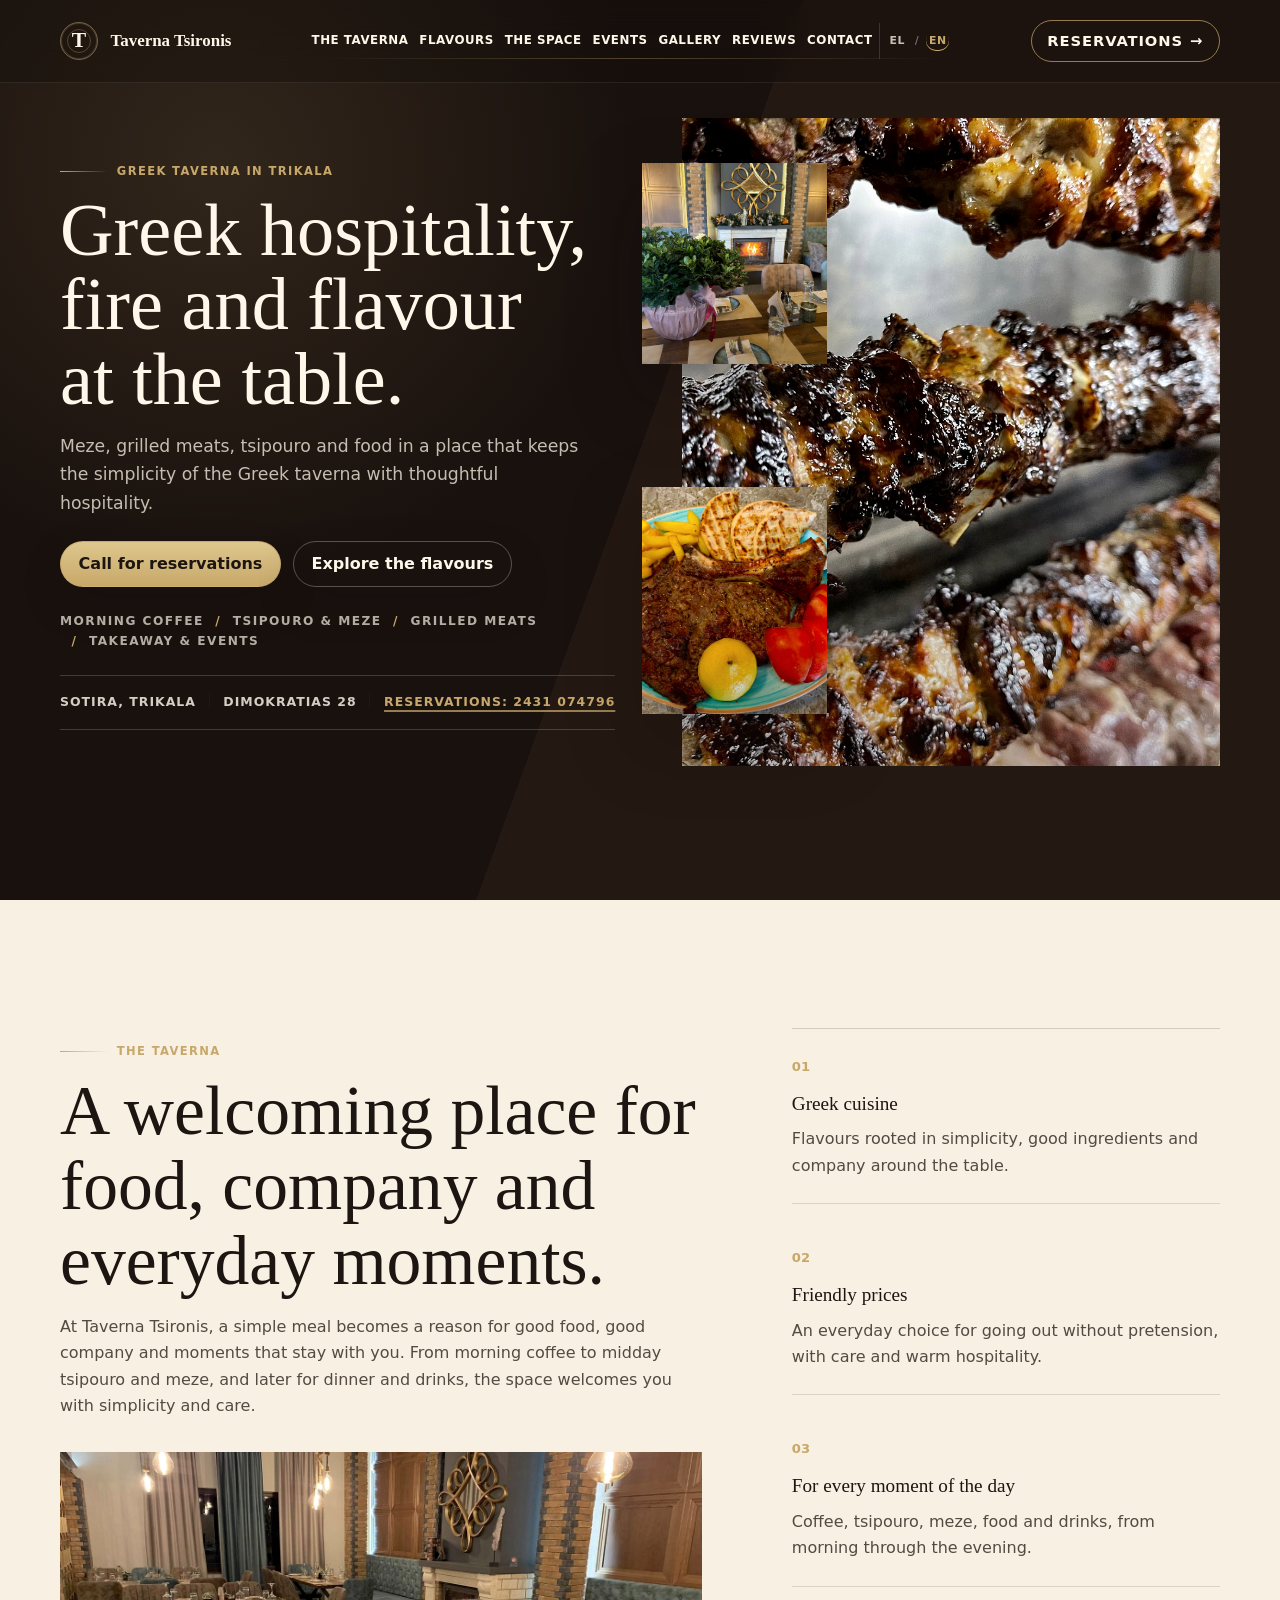
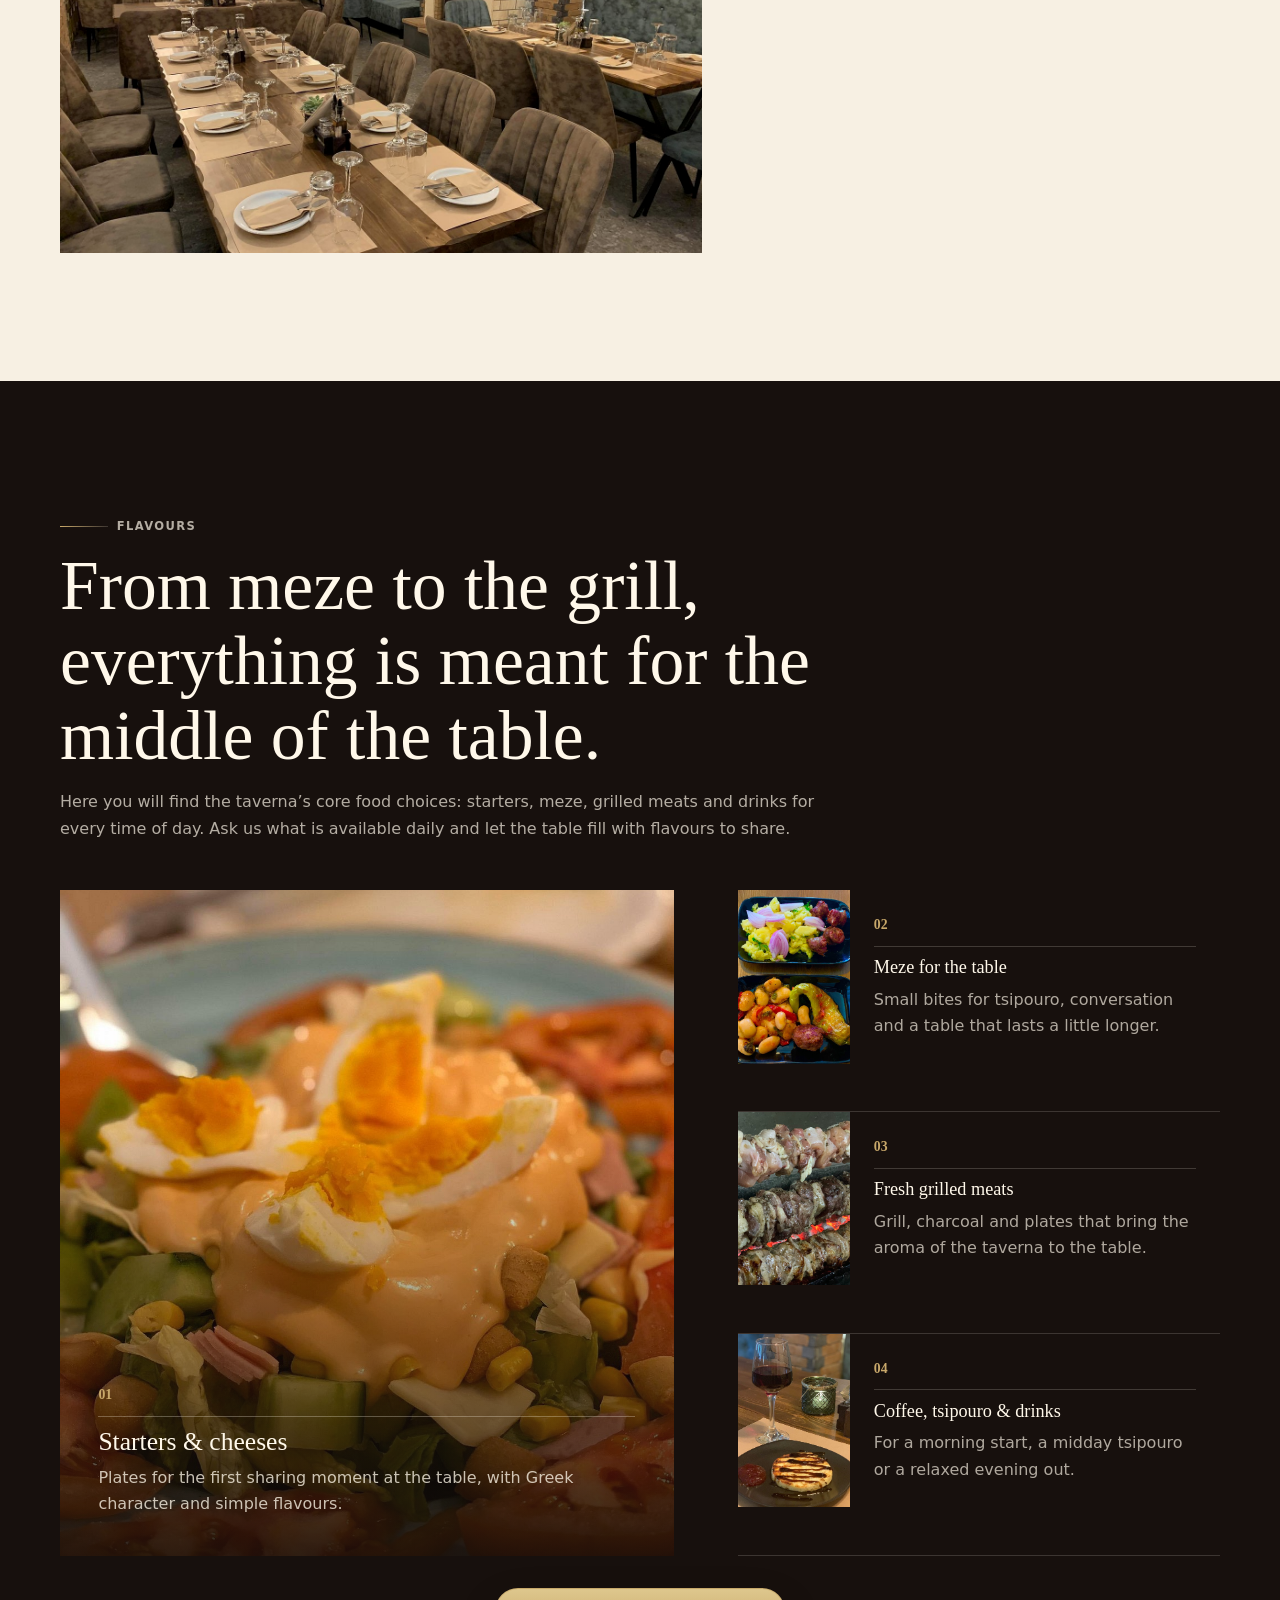
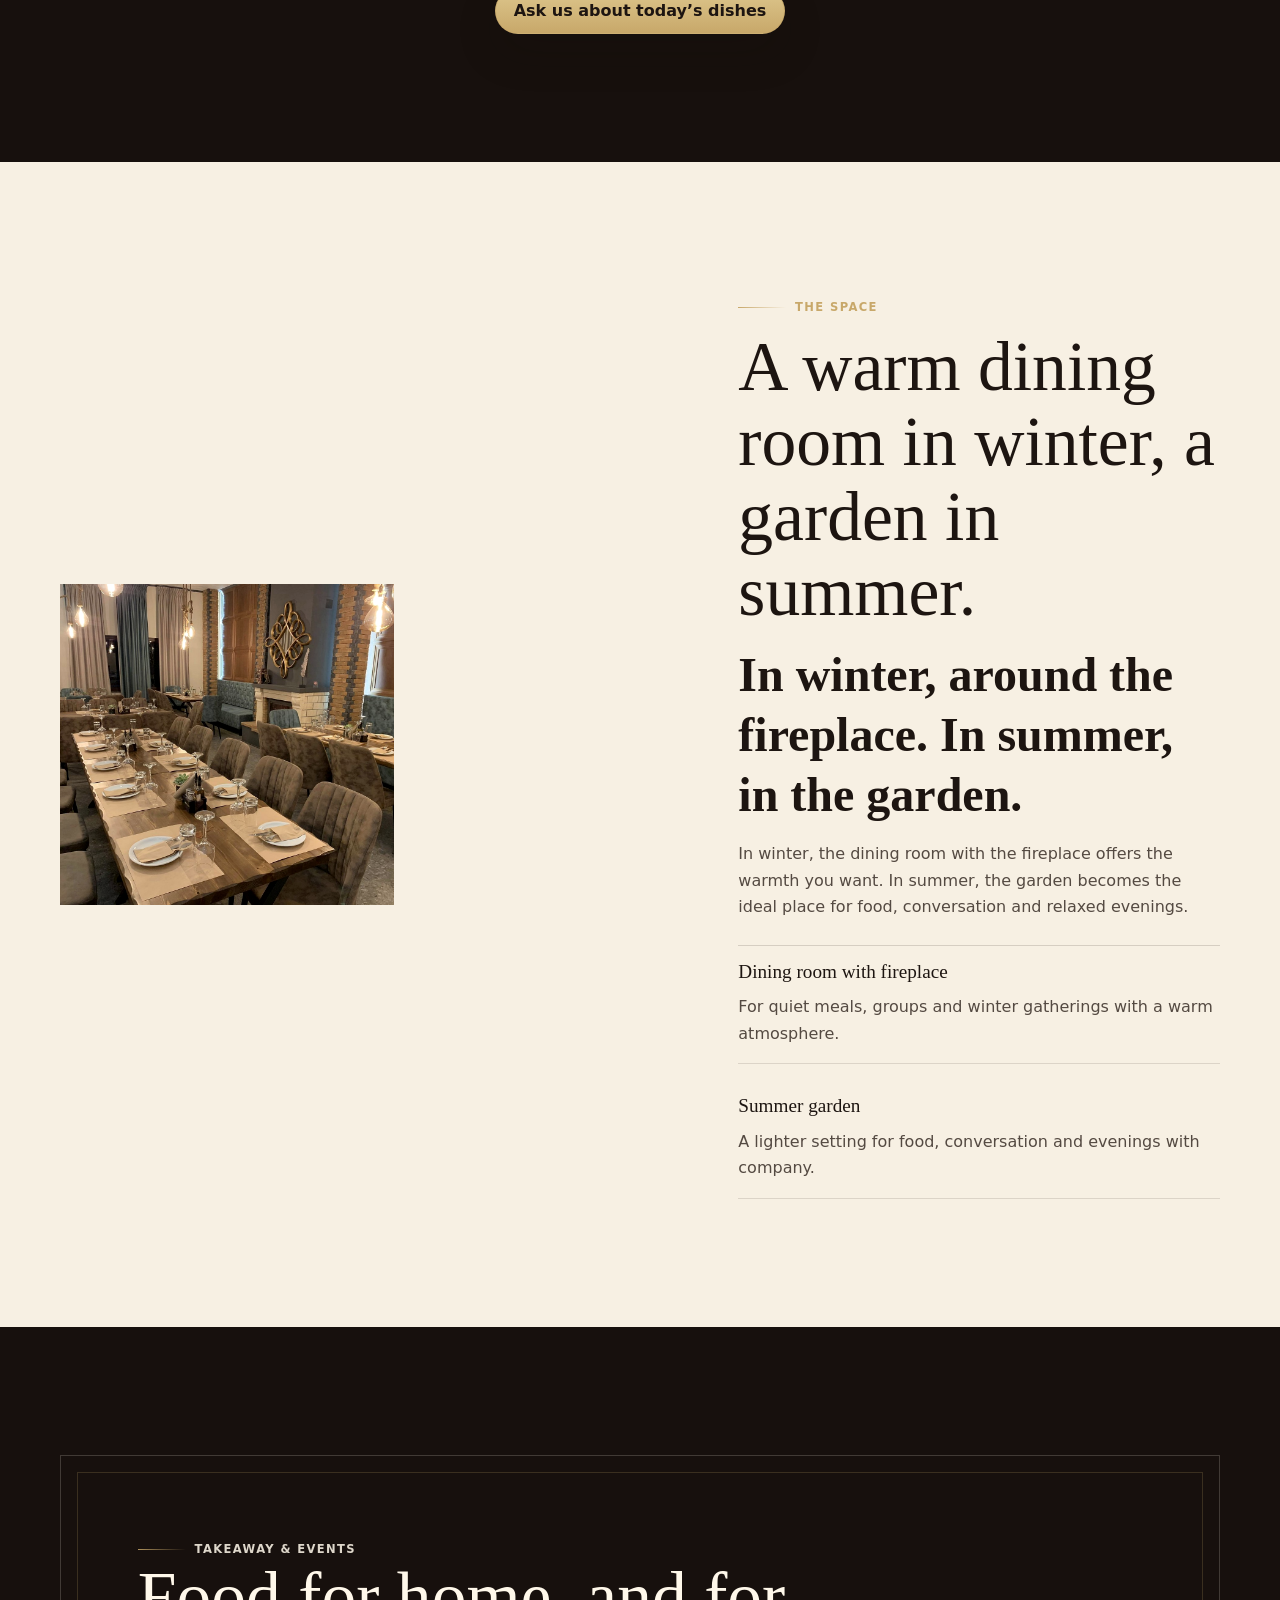
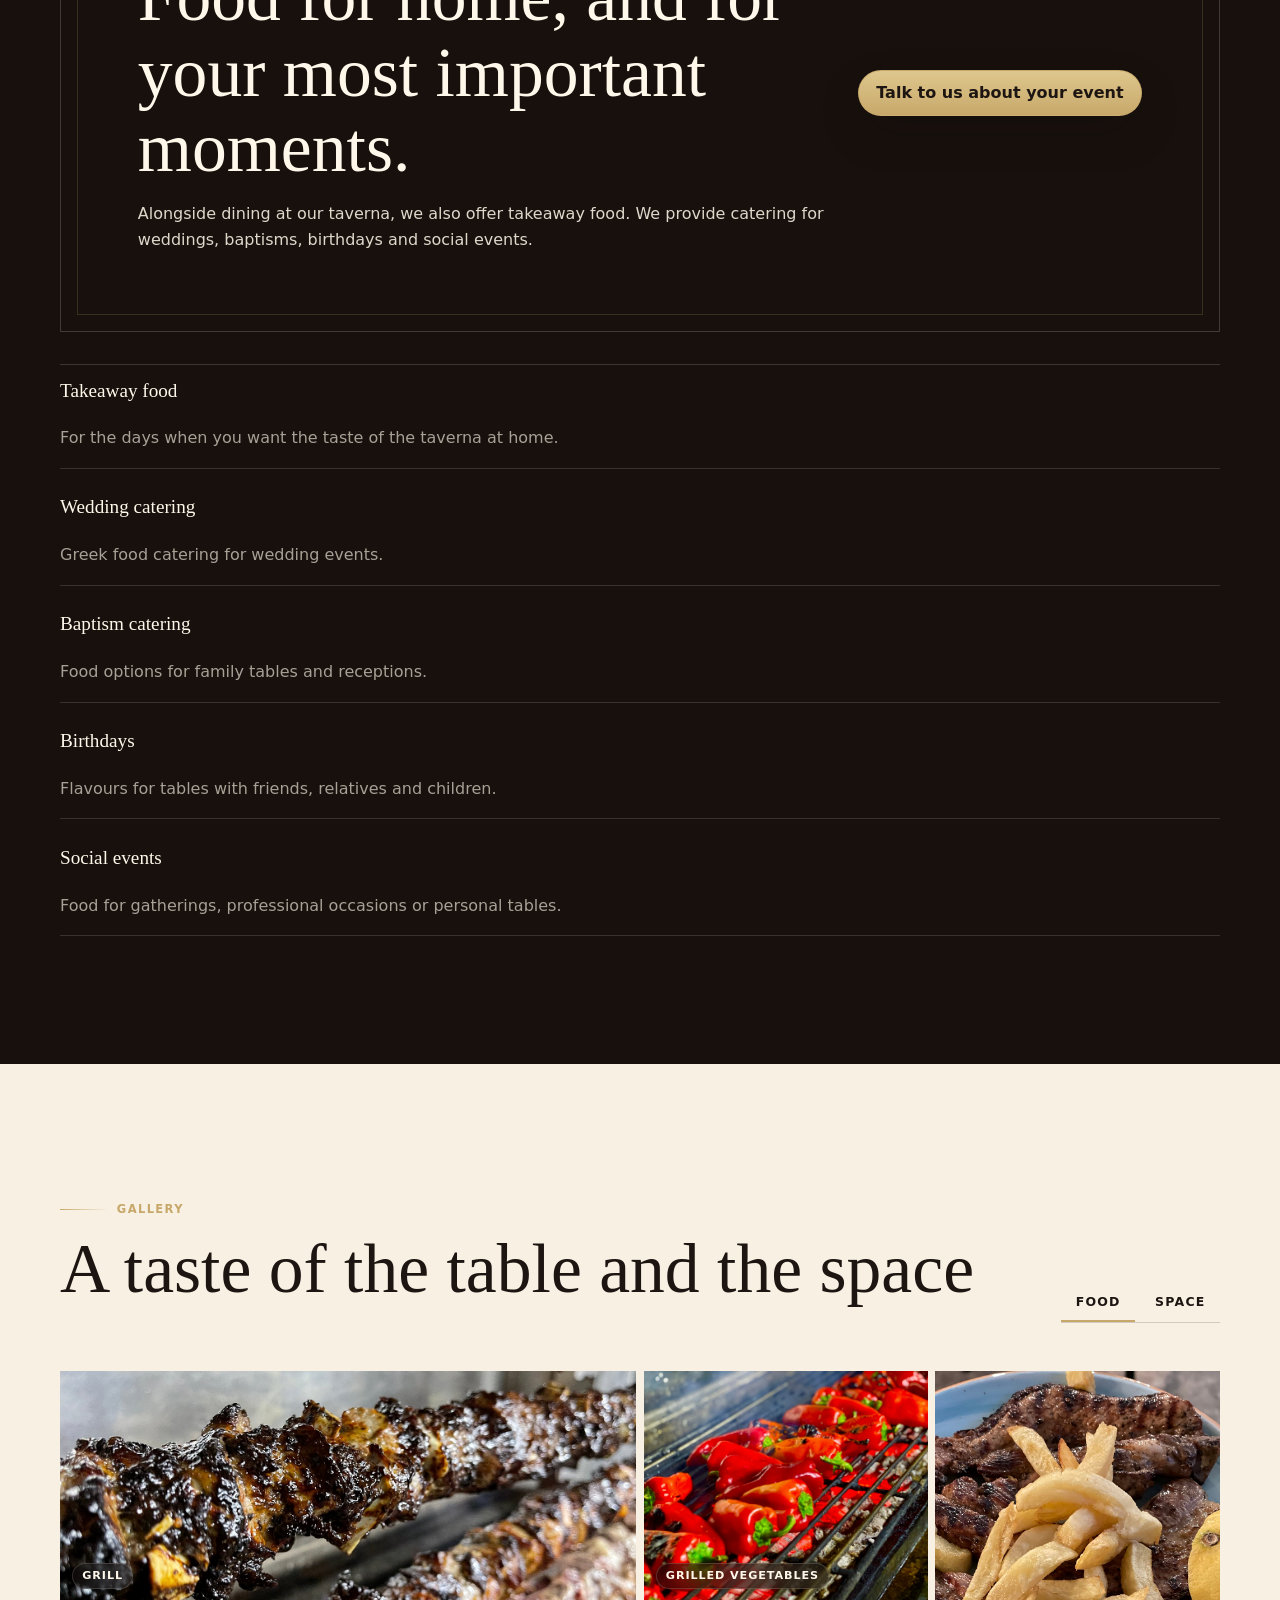
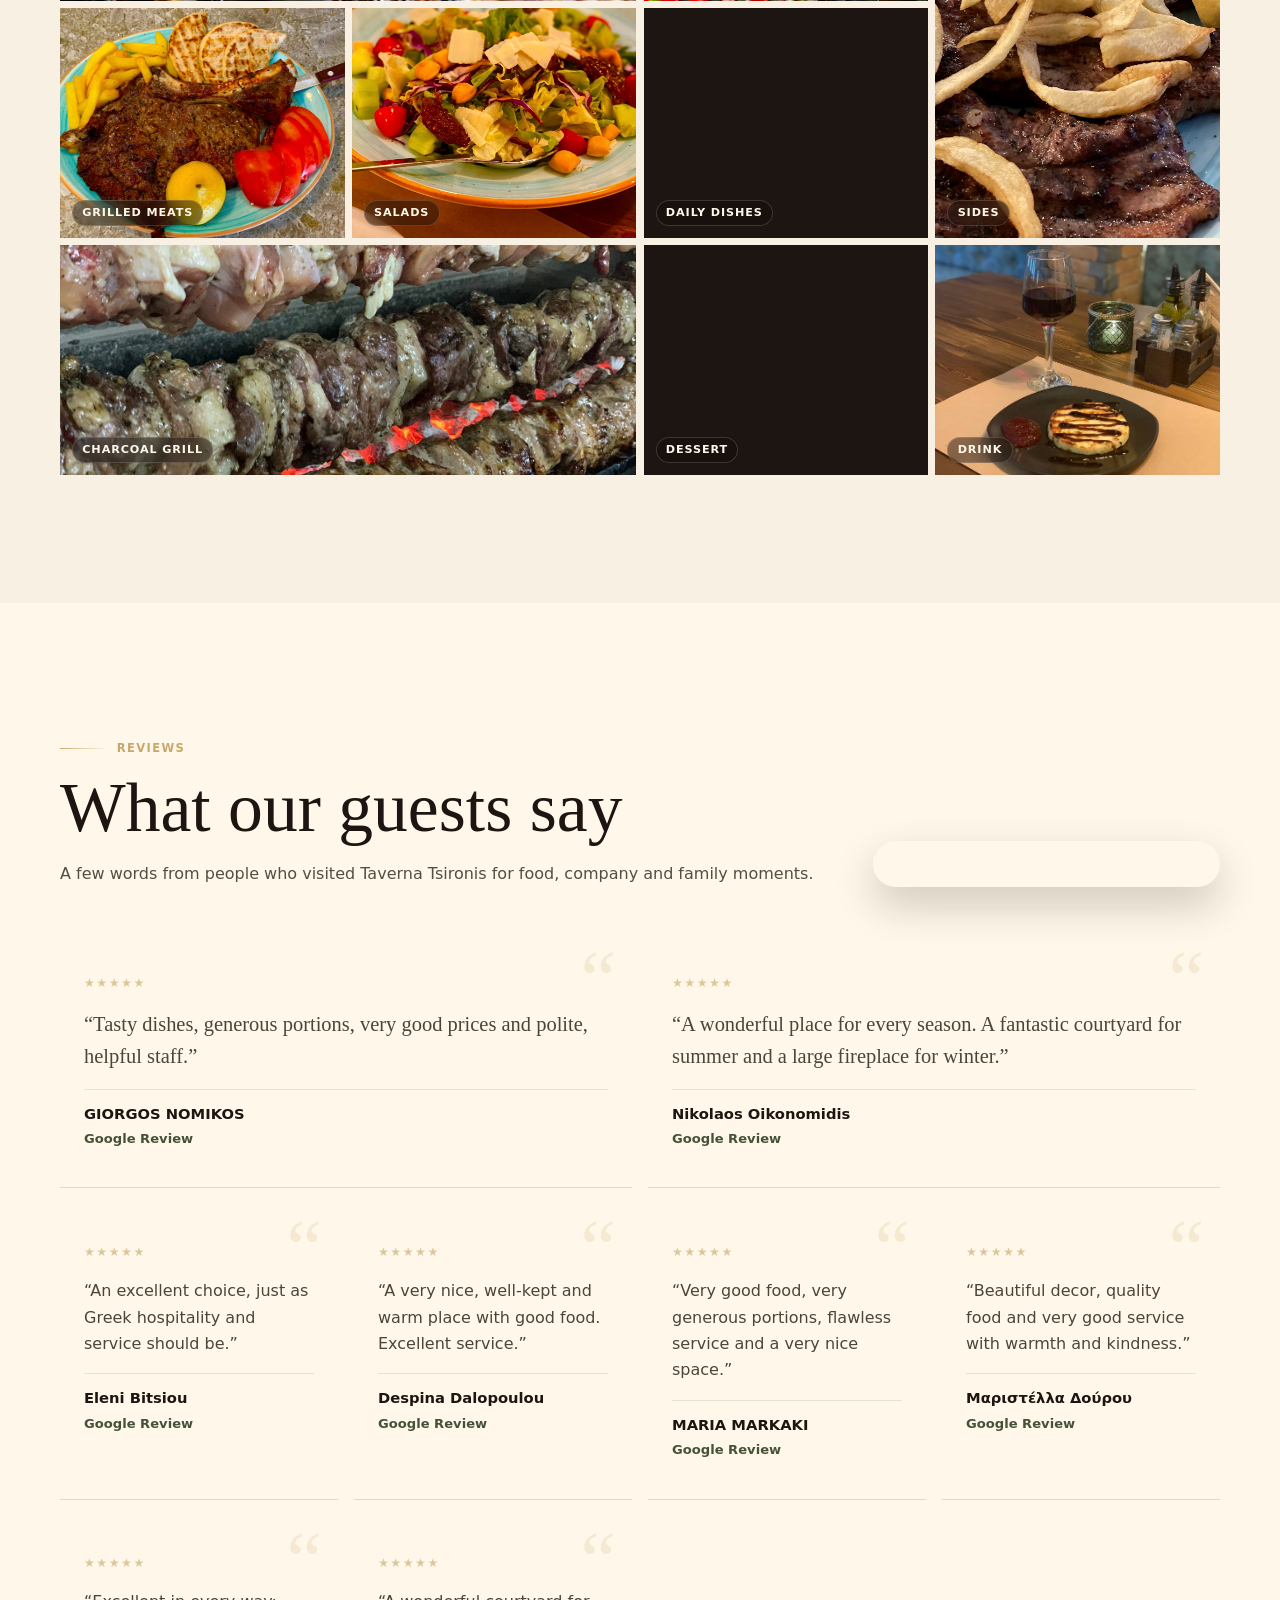
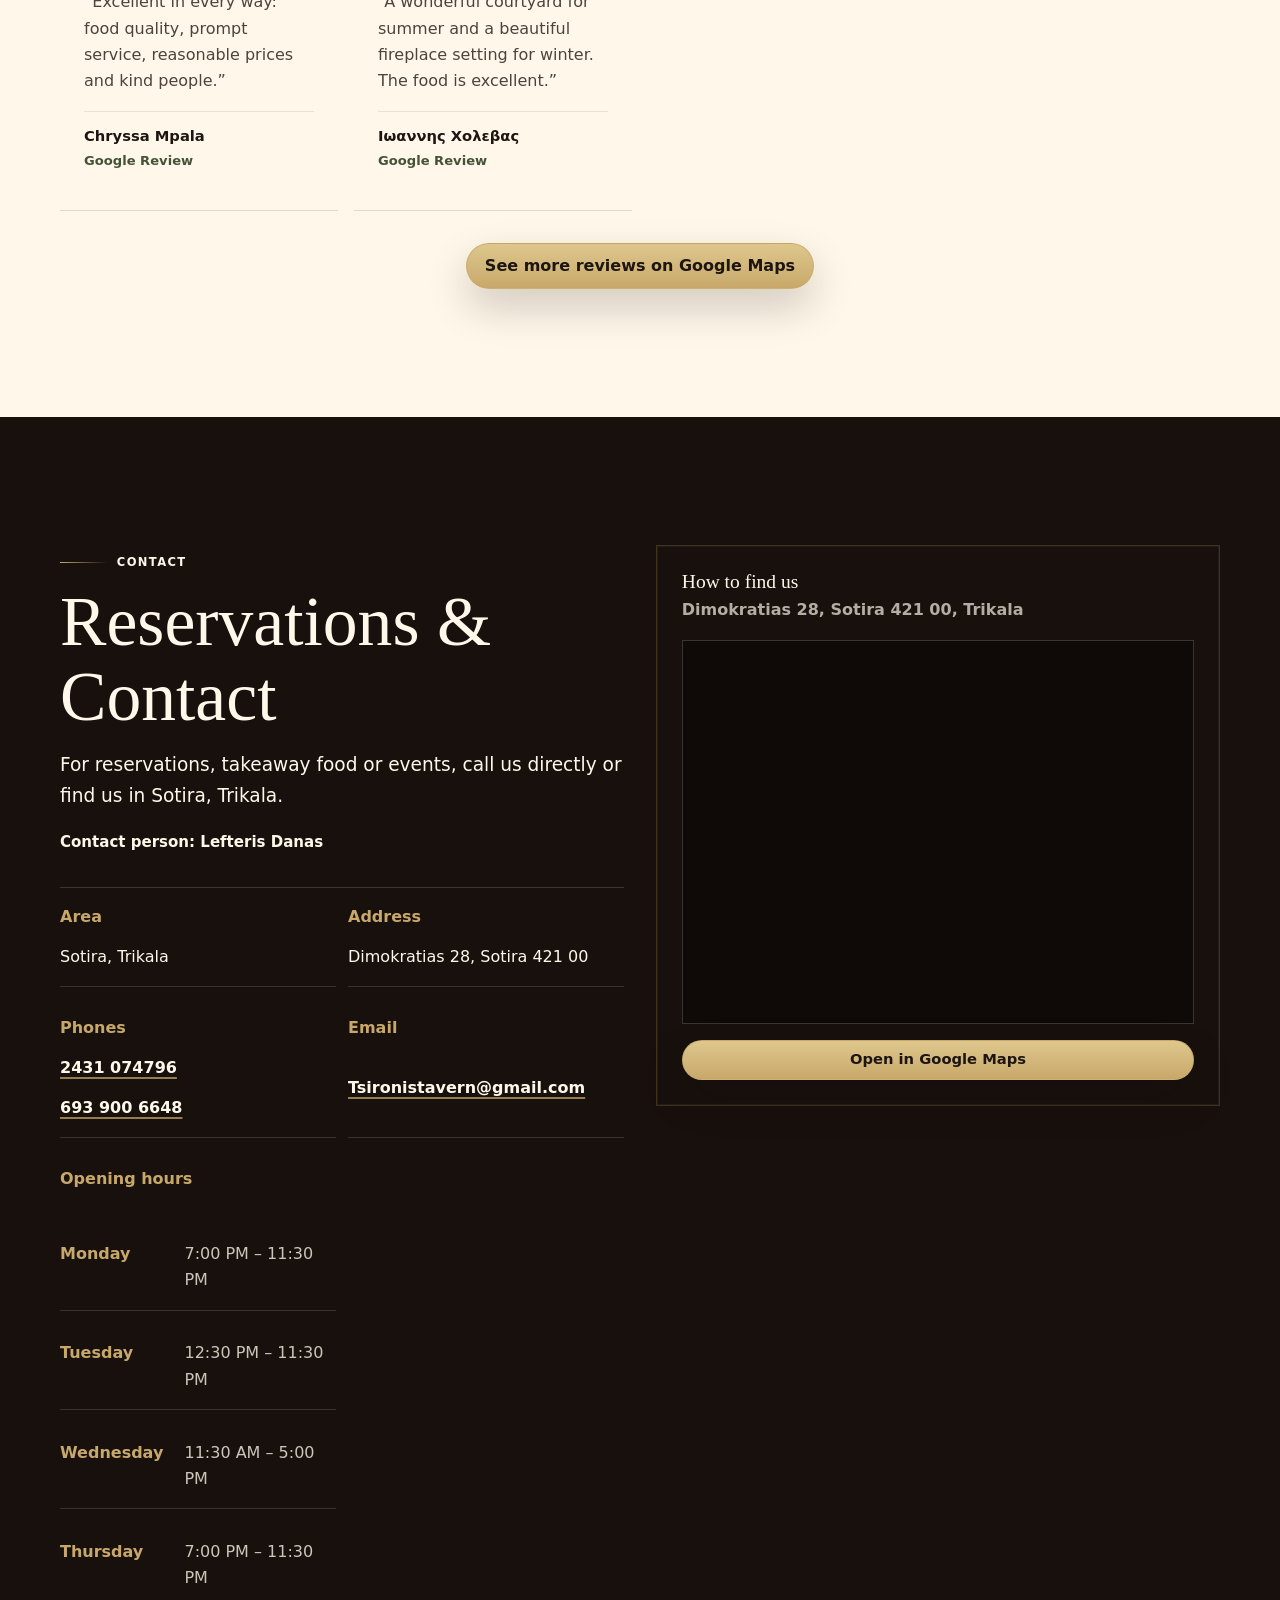
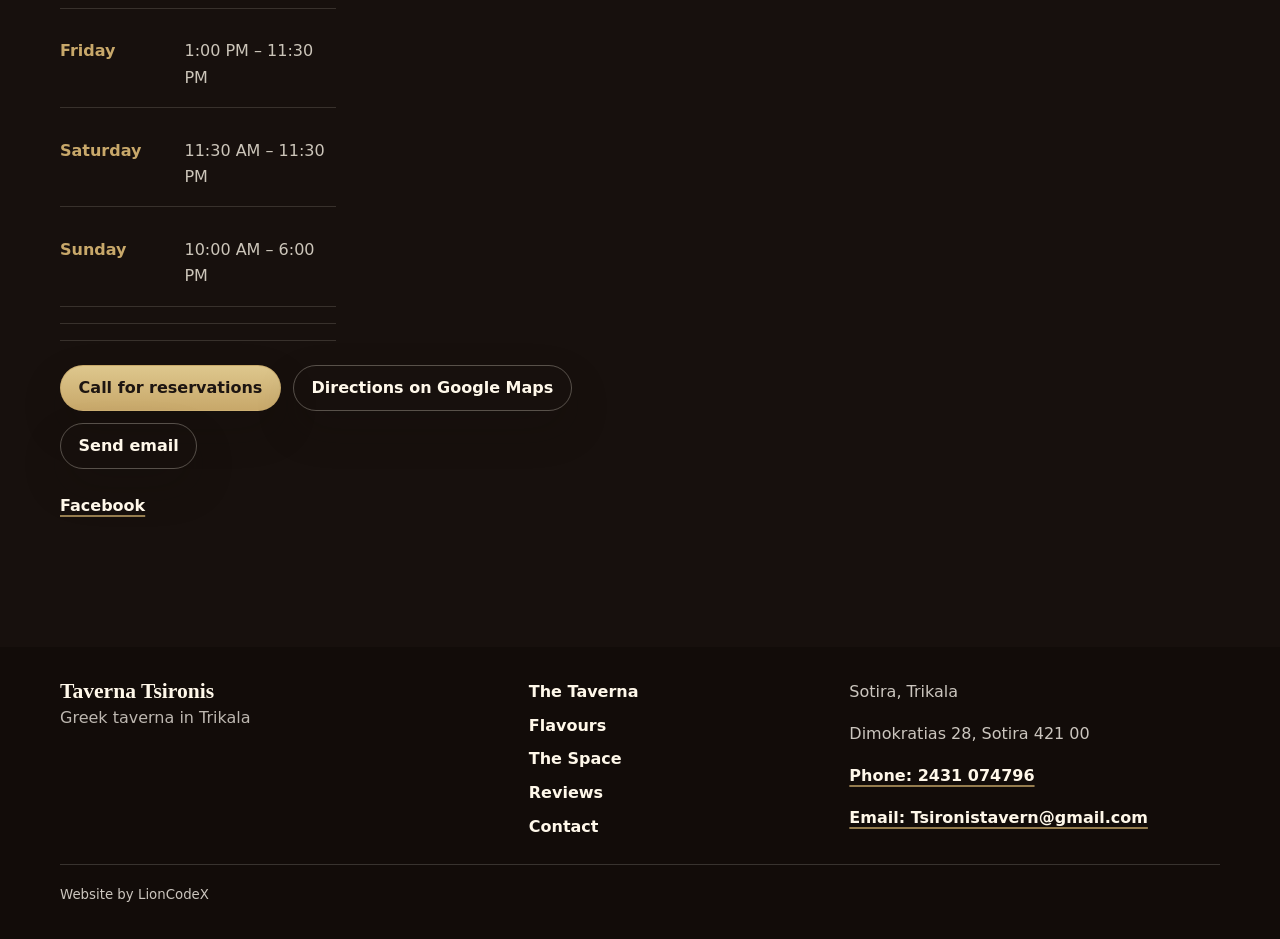
==== en/index.html @ 4c2c0faa "Add bilingual Greek English version" ====
<!doctype html>
<html lang="en">
  <head>
    <meta charset="utf-8">
    <meta name="viewport" content="width=device-width, initial-scale=1">
    <title>Taverna Tsironis | Greek taverna in Trikala</title>
    <meta name="description" content="Taverna Tsironis in Sotira, Trikala: Greek cuisine, meze, grilled meats, takeaway food and catering for events.">
    <!-- TODO preview: replace the canonical with the final live URL before launch. -->
    <link rel="canonical" href="https://example.com/taverna-tsironis/en/">
    <!-- TODO preview: replace the hreflang URLs with the final live URLs before launch. -->
    <link rel="alternate" hreflang="el" href="https://example.com/taverna-tsironis/">
    <link rel="alternate" hreflang="en" href="https://example.com/taverna-tsironis/en/">
    <link rel="alternate" hreflang="x-default" href="https://example.com/taverna-tsironis/">

    <meta property="og:type" content="restaurant">
    <meta property="og:title" content="Taverna Tsironis | Greek taverna in Trikala">
    <meta property="og:description" content="Greek taverna in Sotira, Trikala with meze, grilled meats, takeaway food and catering for events.">
    <!-- TODO preview: replace the following example.com URLs with absolute live URLs before launch. -->
    <meta property="og:image" content="https://example.com/taverna-tsironis/photos/foods/foods14.jpg">
    <meta property="og:url" content="https://example.com/taverna-tsironis/en/">

    <meta name="theme-color" content="#4b2f22">
    <link rel="icon" href="data:image/svg+xml,%3Csvg xmlns='http://www.w3.org/2000/svg' viewBox='0 0 64 64'%3E%3Crect width='64' height='64' rx='32' fill='%234b2f22'/%3E%3Ctext x='32' y='42' text-anchor='middle' font-size='34' fill='%23d6a64a' font-family='Georgia'%3ET%3C/text%3E%3C/svg%3E">
    <link rel="stylesheet" href="../assets/css/styles.css">

    <script type="application/ld+json">
      {
        "@context": "https://schema.org",
        "@type": "Restaurant",
        "name": "Taverna Tsironis",
        "description": "Greek taverna in Sotira, Trikala with meze, grilled meats, takeaway food and catering for social events.",
        "servesCuisine": ["Greek cuisine", "Grilled meats", "Meze"],
        "telephone": "+302431074796",
        "email": "Tsironistavern@gmail.com",
        "address": {
          "@type": "PostalAddress",
          "streetAddress": "Dimokratias 28",
          "addressLocality": "Sotira",
          "addressRegion": "Trikala",
          "postalCode": "42100",
          "addressCountry": "GR"
        },
        "sameAs": [
          "https://www.facebook.com/p/Ταβέρνα-Τσιρώνης-100057270347117/?locale=el_GR"
        ],
        "hasMap": "https://maps.app.goo.gl/DN95dcbK9DdCVcUy9",
        "openingHoursSpecification": [
          {
            "@type": "OpeningHoursSpecification",
            "dayOfWeek": "Monday",
            "opens": "19:00",
            "closes": "23:30"
          },
          {
            "@type": "OpeningHoursSpecification",
            "dayOfWeek": "Tuesday",
            "opens": "12:30",
            "closes": "23:30"
          },
          {
            "@type": "OpeningHoursSpecification",
            "dayOfWeek": "Wednesday",
            "opens": "11:30",
            "closes": "17:00"
          },
          {
            "@type": "OpeningHoursSpecification",
            "dayOfWeek": "Thursday",
            "opens": "19:00",
            "closes": "23:30"
          },
          {
            "@type": "OpeningHoursSpecification",
            "dayOfWeek": "Friday",
            "opens": "13:00",
            "closes": "23:30"
          },
          {
            "@type": "OpeningHoursSpecification",
            "dayOfWeek": "Saturday",
            "opens": "11:30",
            "closes": "23:30"
          },
          {
            "@type": "OpeningHoursSpecification",
            "dayOfWeek": "Sunday",
            "opens": "10:00",
            "closes": "18:00"
          }
        ]
      }
    </script>
  </head>
  <body>
    <a class="skip-link" href="#main">Skip to content</a>

    <header class="site-header" data-header>
      <div class="container header-inner">
        <a class="brand" href="#hero" aria-label="Taverna Tsironis, home">
          <span class="brand-mark" aria-hidden="true">T</span>
          <span class="brand-text">Taverna Tsironis</span>
        </a>

        <button class="nav-toggle" type="button" aria-expanded="false" aria-controls="primary-nav" aria-label="Open menu" data-nav-toggle>
          <span aria-hidden="true"></span>
          <span aria-hidden="true"></span>
          <span aria-hidden="true"></span>
        </button>

        <nav class="site-nav" id="primary-nav" aria-label="Primary navigation" data-nav>
          <a href="#taverna">The Taverna</a>
          <a href="#geuseis">Flavours</a>
          <a href="#xoros">The Space</a>
          <a href="#ekdiloseis">Events</a>
          <a href="#gallery">Gallery</a>
          <a href="#reviews">Reviews</a>
          <a href="#contact">Contact</a>
          <div class="language-switcher" aria-label="Language switcher">
            <a href="../index.html" lang="el">EL</a>
            <span aria-hidden="true">/</span>
            <span aria-current="page">EN</span>
          </div>
        </nav>

        <a class="btn btn--small header-cta" href="tel:+302431074796">Reservations</a>
      </div>
    </header>

    <main id="main">
      <section class="hero section" id="hero" aria-labelledby="hero-title">
        <div class="container hero-grid">
          <div class="hero-content">
            <p class="eyebrow">Greek taverna in Trikala</p>
            <h1 id="hero-title">Greek hospitality, fire and flavour at the table.</h1>
            <p class="hero-lead">Meze, grilled meats, tsipouro and food in a place that keeps the simplicity of the Greek taverna with thoughtful hospitality.</p>

            <div class="hero-actions" aria-label="Primary actions">
              <a class="btn" href="tel:+302431074796">Call for reservations</a>
              <a class="btn btn--ghost" href="#geuseis">Explore the flavours</a>
            </div>

            <ul class="badge-list" aria-label="Services and highlights">
              <li>Morning coffee</li>
              <li>Tsipouro &amp; meze</li>
              <li>Grilled meats</li>
              <li>Takeaway &amp; events</li>
            </ul>

            <div class="hero-info-strip" aria-label="Reservation and location details">
              <span>Sotira, Trikala</span>
              <span>Dimokratias 28</span>
              <a href="tel:+302431074796">Reservations: 2431 074796</a>
            </div>
          </div>

          <div class="hero-visual" aria-label="Photos of food and the taverna space">
            <figure class="photo-tile photo-tile--large">
              <img src="../photos/foods/foods14.jpg" width="1400" height="1050" alt="Skewers and grilled meats over the grill" decoding="async" fetchpriority="high">
            </figure>
            <figure class="photo-tile photo-tile--small photo-tile--top">
              <img src="../photos/esoteriko/esoteriko1.jpg" width="1400" height="1050" alt="Set table in the dining room with the fireplace lit in the background" decoding="async" fetchpriority="high">
            </figure>
            <figure class="photo-tile photo-tile--small photo-tile--bottom">
              <img src="../photos/foods/foods21.jpg" width="1400" height="1050" alt="Plate with grilled meat, potatoes and pita" decoding="async" fetchpriority="high">
            </figure>
          </div>
        </div>
      </section>

      <div class="pattern-divider" aria-hidden="true"></div>

      <section class="section about-section" id="taverna" aria-labelledby="about-title">
        <div class="container two-column">
          <div class="section-copy">
            <p class="eyebrow">The Taverna</p>
            <h2 id="about-title">A welcoming place for food, company and everyday moments.</h2>
            <p>At Taverna Tsironis, a simple meal becomes a reason for good food, good company and moments that stay with you. From morning coffee to midday tsipouro and meze, and later for dinner and drinks, the space welcomes you with simplicity and care.</p>
            <figure class="about-editorial-image">
              <img src="../photos/esoteriko/esoteriko20.jpg" width="1400" height="1050" alt="The main dining room of the taverna with warm lighting and set tables" loading="lazy" decoding="async">
            </figure>
          </div>

          <div class="feature-grid" aria-label="Taverna highlights">
            <article class="feature-card">
              <span class="feature-kicker">01</span>
              <h3>Greek cuisine</h3>
              <p>Flavours rooted in simplicity, good ingredients and company around the table.</p>
            </article>
            <article class="feature-card">
              <span class="feature-kicker">02</span>
              <h3>Friendly prices</h3>
              <p>An everyday choice for going out without pretension, with care and warm hospitality.</p>
            </article>
            <article class="feature-card">
              <span class="feature-kicker">03</span>
              <h3>For every moment of the day</h3>
              <p>Coffee, tsipouro, meze, food and drinks, from morning through the evening.</p>
            </article>
          </div>
        </div>
      </section>

      <section class="section tastes-section section-band" id="geuseis" aria-labelledby="tastes-title">
        <div class="container">
          <div class="section-heading">
            <p class="eyebrow">Flavours</p>
            <h2 id="tastes-title">From meze to the grill, everything is meant for the middle of the table.</h2>
            <p>Here you will find the taverna’s core food choices: starters, meze, grilled meats and drinks for every time of day. Ask us what is available daily and let the table fill with flavours to share.</p>
          </div>

          <div class="taste-grid">
            <article class="taste-card">
              <img src="../photos/foods/foods31.jpg" width="1100" height="1467" alt="Salad with cheese, vegetables and egg" loading="lazy" decoding="async">
              <div>
                <span class="taste-number">01</span>
                <h3>Starters &amp; cheeses</h3>
                <p>Plates for the first sharing moment at the table, with Greek character and simple flavours.</p>
              </div>
            </article>
            <article class="taste-card">
              <img src="../photos/foods/foods22.jpg" width="1400" height="1050" alt="A variety of meze served on small plates" loading="lazy" decoding="async">
              <div>
                <span class="taste-number">02</span>
                <h3>Meze for the table</h3>
                <p>Small bites for tsipouro, conversation and a table that lasts a little longer.</p>
              </div>
            </article>
            <article class="taste-card">
              <img src="../photos/foods/foods29.jpg" width="1400" height="1050" alt="Meats grilling over charcoal" loading="lazy" decoding="async">
              <div>
                <span class="taste-number">03</span>
                <h3>Fresh grilled meats</h3>
                <p>Grill, charcoal and plates that bring the aroma of the taverna to the table.</p>
              </div>
            </article>
            <article class="taste-card">
              <img src="../photos/foods/foods28.jpg" width="1400" height="1050" alt="Glass of wine next to a plate with grilled cheese" loading="lazy" decoding="async">
              <div>
                <span class="taste-number">04</span>
                <h3>Coffee, tsipouro &amp; drinks</h3>
                <p>For a morning start, a midday tsipouro or a relaxed evening out.</p>
              </div>
            </article>
          </div>

          <div class="center-action">
            <a class="btn" href="tel:+302431074796">Ask us about today’s dishes</a>
          </div>
        </div>
      </section>

      <section class="section place-section" id="xoros" aria-labelledby="place-title">
        <div class="container place-grid">
          <div class="place-media">
            <img class="place-main" src="../photos/esoteriko/esoteriko20.jpg" width="1400" height="1050" alt="The main dining room of the taverna with set tables" loading="lazy" decoding="async">
            <img class="place-accent" src="../photos/esoteriko/esoteriko14.jpg" width="1284" height="963" alt="Table near the taverna fireplace" loading="lazy" decoding="async">
          </div>

          <div class="section-copy">
            <p class="eyebrow">The Space</p>
            <h2 id="place-title">A warm dining room in winter, a garden in summer.</h2>
            <p class="place-quote">In winter, around the fireplace. In summer, in the garden.</p>
            <p>In winter, the dining room with the fireplace offers the warmth you want. In summer, the garden becomes the ideal place for food, conversation and relaxed evenings.</p>

            <div class="mini-feature-list">
              <article>
                <h3>Dining room with fireplace</h3>
                <p>For quiet meals, groups and winter gatherings with a warm atmosphere.</p>
              </article>
              <article>
                <h3>Summer garden</h3>
                <p>A lighter setting for food, conversation and evenings with company.</p>
              </article>
            </div>
          </div>
        </div>
      </section>

      <section class="section events-section section-band" id="ekdiloseis" aria-labelledby="events-title">
        <div class="container">
          <div class="cta-band">
            <div>
              <p class="eyebrow">Takeaway &amp; Events</p>
              <h2 id="events-title">Food for home, and for your most important moments.</h2>
              <p>Alongside dining at our taverna, we also offer takeaway food. We provide catering for weddings, baptisms, birthdays and social events.</p>
            </div>
            <a class="btn btn--light" href="tel:+302431074796">Talk to us about your event</a>
          </div>

          <div class="service-grid" aria-label="Takeaway and event services">
            <article class="service-card">
              <h3>Takeaway food</h3>
              <p>For the days when you want the taste of the taverna at home.</p>
            </article>
            <article class="service-card">
              <h3>Wedding catering</h3>
              <p>Greek food catering for wedding events.</p>
            </article>
            <article class="service-card">
              <h3>Baptism catering</h3>
              <p>Food options for family tables and receptions.</p>
            </article>
            <article class="service-card">
              <h3>Birthdays</h3>
              <p>Flavours for tables with friends, relatives and children.</p>
            </article>
            <article class="service-card">
              <h3>Social events</h3>
              <p>Food for gatherings, professional occasions or personal tables.</p>
            </article>
          </div>
        </div>
      </section>

      <section class="section gallery-section" id="gallery" aria-labelledby="gallery-title">
        <div class="container">
          <div class="section-heading section-heading--split">
            <div>
              <p class="eyebrow">Gallery</p>
              <h2 id="gallery-title">A taste of the table and the space</h2>
            </div>
            <div class="gallery-controls" role="group" aria-label="Photo filters">
              <button class="filter-button is-active" type="button" data-filter="foods" aria-pressed="true">Food</button>
              <button class="filter-button" type="button" data-filter="space" aria-pressed="false">Space</button>
            </div>
          </div>

          <p class="sr-only" data-gallery-status aria-live="polite">Food photos are currently shown.</p>

          <div class="gallery-grid" data-gallery>
            <button class="gallery-item gallery-item--wide" type="button" data-category="foods" data-full="../photos/foods/foods14.jpg" data-caption="Skewers and grilled meats on the grill">
              <img src="../photos/foods/foods14.jpg" width="1400" height="1050" alt="Skewers and grilled meats on the grill" loading="lazy" decoding="async">
              <span>Grill</span>
            </button>
            <button class="gallery-item" type="button" data-category="foods" data-full="../photos/foods/foods11.jpg" data-caption="Peppers grilling on the grill">
              <img src="../photos/foods/foods11.jpg" width="1400" height="1050" alt="Red peppers grilling on the grill" loading="lazy" decoding="async">
              <span>Grilled vegetables</span>
            </button>
            <button class="gallery-item gallery-item--tall" type="button" data-category="foods" data-full="../photos/foods/foods8.jpg" data-caption="Crispy potatoes next to grilled meat">
              <img src="../photos/foods/foods8.jpg" width="1100" height="1467" alt="Crispy potatoes next to grilled meat" loading="lazy" decoding="async">
              <span>Sides</span>
            </button>
            <button class="gallery-item" type="button" data-category="foods" data-full="../photos/foods/foods21.jpg" data-caption="Plate with grilled meat, potatoes and pita">
              <img src="../photos/foods/foods21.jpg" width="1400" height="1050" alt="Plate with grilled meat, potatoes and pita" loading="lazy" decoding="async">
              <span>Grilled meats</span>
            </button>
            <button class="gallery-item" type="button" data-category="foods" data-full="../photos/foods/foods30.jpg" data-caption="Colourful salad with cheese and vegetables">
              <img src="../photos/foods/foods30.jpg" width="1100" height="1467" alt="Colourful salad with cheese and vegetables" loading="lazy" decoding="async">
              <span>Salads</span>
            </button>
            <button class="gallery-item gallery-item--wide" type="button" data-category="foods" data-full="../photos/foods/foods29.jpg" data-caption="Meats grilling over charcoal">
              <img src="../photos/foods/foods29.jpg" width="1400" height="1050" alt="Meats grilling over charcoal" loading="lazy" decoding="async">
              <span>Charcoal grill</span>
            </button>
            <button class="gallery-item" type="button" data-category="foods" data-full="../photos/foods/foods4.jpg" data-caption="Plate with meat, potatoes and sauces">
              <img src="../photos/foods/foods4.jpg" width="1400" height="1400" alt="Plate with meat, potatoes and sauces" loading="lazy" decoding="async">
              <span>Daily dishes</span>
            </button>
            <button class="gallery-item" type="button" data-category="foods" data-full="../photos/foods/foods25.jpg" data-caption="Dessert with ice cream and syrup">
              <img src="../photos/foods/foods25.jpg" width="1400" height="1050" alt="Dessert with ice cream, syrup and cherries" loading="lazy" decoding="async">
              <span>Dessert</span>
            </button>
            <button class="gallery-item" type="button" data-category="foods" data-full="../photos/foods/foods28.jpg" data-caption="Glass of wine next to grilled cheese">
              <img src="../photos/foods/foods28.jpg" width="1400" height="1050" alt="Glass of wine next to a plate with grilled cheese" loading="lazy" decoding="async">
              <span>Drink</span>
            </button>

            <button class="gallery-item gallery-item--wide" type="button" data-category="space" data-full="../photos/esoteriko/esoteriko1.jpg" data-caption="Set table beside the taverna fireplace" hidden>
              <img src="../photos/esoteriko/esoteriko1.jpg" width="1400" height="1050" alt="Set table beside the taverna fireplace" loading="lazy" decoding="async">
              <span>Fireplace</span>
            </button>
            <button class="gallery-item" type="button" data-category="space" data-full="../photos/esoteriko/esoteriko16.jpg" data-caption="A row of set tables in the dining room" hidden>
              <img src="../photos/esoteriko/esoteriko16.jpg" width="1400" height="1050" alt="A row of set tables in the dining room" loading="lazy" decoding="async">
              <span>Set tables</span>
            </button>
            <button class="gallery-item" type="button" data-category="space" data-full="../photos/esoteriko/esoteriko20.jpg" data-caption="The taverna dining room with warm lighting" hidden>
              <img src="../photos/esoteriko/esoteriko20.jpg" width="1400" height="1050" alt="The taverna dining room with warm lighting" loading="lazy" decoding="async">
              <span>Dining room</span>
            </button>
            <button class="gallery-item gallery-item--tall" type="button" data-category="space" data-full="../photos/esoteriko/esoteriko26.jpg" data-caption="Decorative detail inside the taverna" hidden>
              <img src="../photos/esoteriko/esoteriko26.jpg" width="1100" height="1650" alt="Decorative detail inside the taverna" loading="lazy" decoding="async">
              <span>Details</span>
            </button>
            <button class="gallery-item" type="button" data-category="space" data-full="../photos/esoteriko/esoteriko27.jpg" data-caption="Warm lighting above the tables" hidden>
              <img src="../photos/esoteriko/esoteriko27.jpg" width="1400" height="933" alt="Warm lighting above the tables" loading="lazy" decoding="async">
              <span>Lighting</span>
            </button>
            <button class="gallery-item gallery-item--wide" type="button" data-category="space" data-full="../photos/esoteriko/esoteriko29.jpg" data-caption="Taverna dining room ready for groups" hidden>
              <img src="../photos/esoteriko/esoteriko29.jpg" width="960" height="720" alt="Taverna dining room ready for groups" loading="lazy" decoding="async">
              <span>Dining room</span>
            </button>
            <button class="gallery-item" type="button" data-category="space" data-full="../photos/esoteriko/esoteriko30.jpg" data-caption="Table setting with glasses and tableware" hidden>
              <img src="../photos/esoteriko/esoteriko30.jpg" width="960" height="720" alt="Table setting with glasses and tableware" loading="lazy" decoding="async">
              <span>Table setting</span>
            </button>
            <button class="gallery-item" type="button" data-category="space" data-full="../photos/esoteriko/esoteriko31.jpg" data-caption="Hanging glasses at the taverna bar" hidden>
              <img src="../photos/esoteriko/esoteriko31.jpg" width="960" height="720" alt="Hanging glasses at the taverna bar" loading="lazy" decoding="async">
              <span>Bar</span>
            </button>
            <button class="gallery-item" type="button" data-category="space" data-full="../photos/esoteriko/esoteriko7.jpg" data-caption="Table with flowers and the fireplace in the background" hidden>
              <img src="../photos/esoteriko/esoteriko7.jpg" width="640" height="480" alt="Table with flowers and the fireplace in the background" loading="lazy" decoding="async">
              <span>Atmosphere</span>
            </button>
          </div>
        </div>
      </section>

      <section class="section reviews-section section-band" id="reviews" aria-labelledby="reviews-title">
        <div class="container">
          <div class="section-heading section-heading--split">
            <div>
              <p class="eyebrow">Reviews</p>
              <h2 id="reviews-title">What our guests say</h2>
              <p>A few words from people who visited Taverna Tsironis for food, company and family moments.</p>
            </div>
            <a class="btn btn--ghost" href="https://maps.app.goo.gl/DN95dcbK9DdCVcUy9" target="_blank" rel="noopener">See more reviews on Google Maps</a>
          </div>

          <div class="reviews-grid" aria-label="Selected Google reviews">
            <article class="review-card review-card--featured">
              <span class="review-stars" aria-label="5 stars">★★★★★</span>
              <p>“Tasty dishes, generous portions, very good prices and polite, helpful staff.”</p>
              <footer>
                <strong>GIORGOS NOMIKOS</strong>
                <span>Google Review</span>
              </footer>
            </article>
            <article class="review-card review-card--featured">
              <span class="review-stars" aria-label="5 stars">★★★★★</span>
              <p>“A wonderful place for every season. A fantastic courtyard for summer and a large fireplace for winter.”</p>
              <footer>
                <strong>Nikolaos Oikonomidis</strong>
                <span>Google Review</span>
              </footer>
            </article>
            <article class="review-card">
              <span class="review-stars" aria-label="5 stars">★★★★★</span>
              <p>“An excellent choice, just as Greek hospitality and service should be.”</p>
              <footer>
                <strong>Eleni Bitsiou</strong>
                <span>Google Review</span>
              </footer>
            </article>
            <article class="review-card">
              <span class="review-stars" aria-label="5 stars">★★★★★</span>
              <p>“A very nice, well-kept and warm place with good food. Excellent service.”</p>
              <footer>
                <strong>Despina Dalopoulou</strong>
                <span>Google Review</span>
              </footer>
            </article>
            <article class="review-card">
              <span class="review-stars" aria-label="5 stars">★★★★★</span>
              <p>“Very good food, very generous portions, flawless service and a very nice space.”</p>
              <footer>
                <strong>MARIA MARKAKI</strong>
                <span>Google Review</span>
              </footer>
            </article>
            <article class="review-card">
              <span class="review-stars" aria-label="5 stars">★★★★★</span>
              <p>“Beautiful decor, quality food and very good service with warmth and kindness.”</p>
              <footer>
                <strong>Μαριστέλλα Δούρου</strong>
                <span>Google Review</span>
              </footer>
            </article>
            <article class="review-card">
              <span class="review-stars" aria-label="5 stars">★★★★★</span>
              <p>“Excellent in every way: food quality, prompt service, reasonable prices and kind people.”</p>
              <footer>
                <strong>Chryssa Mpala</strong>
                <span>Google Review</span>
              </footer>
            </article>
            <article class="review-card">
              <span class="review-stars" aria-label="5 stars">★★★★★</span>
              <p>“A wonderful courtyard for summer and a beautiful fireplace setting for winter. The food is excellent.”</p>
              <footer>
                <strong>Ιωαννης Χολεβας</strong>
                <span>Google Review</span>
              </footer>
            </article>
          </div>

          <div class="center-action">
            <a class="btn" href="https://maps.app.goo.gl/DN95dcbK9DdCVcUy9" target="_blank" rel="noopener">See more reviews on Google Maps</a>
          </div>
        </div>
      </section>

      <section class="section contact-section section-band" id="contact" aria-labelledby="contact-title">
        <div class="container contact-grid">
          <div>
            <p class="eyebrow">Contact</p>
            <h2 id="contact-title">Reservations &amp; Contact</h2>
            <p class="reservation-lead">For reservations, takeaway food or events, call us directly or find us in Sotira, Trikala.</p>
            <p class="contact-person">Contact person: Lefteris Danas</p>

            <address class="contact-list" aria-label="Contact details">
              <span>
                <strong>Area</strong>
                Sotira, Trikala
              </span>
              <span>
                <strong>Address</strong>
                Dimokratias 28, Sotira 421 00
              </span>
              <span>
                <strong>Phones</strong>
                <a href="tel:+302431074796">2431 074796</a>
                <a href="tel:+306939006648">693 900 6648</a>
              </span>
              <span>
                <strong>Email</strong>
                <a href="mailto:Tsironistavern@gmail.com">Tsironistavern@gmail.com</a>
              </span>
              <span>
                <strong>Opening hours</strong>
                <span class="hours-list">
                  <span><b>Monday</b> 7:00 PM – 11:30 PM</span>
                  <span><b>Tuesday</b> 12:30 PM – 11:30 PM</span>
                  <span><b>Wednesday</b> 11:30 AM – 5:00 PM</span>
                  <span><b>Thursday</b> 7:00 PM – 11:30 PM</span>
                  <span><b>Friday</b> 1:00 PM – 11:30 PM</span>
                  <span><b>Saturday</b> 11:30 AM – 11:30 PM</span>
                  <span><b>Sunday</b> 10:00 AM – 6:00 PM</span>
                </span>
              </span>
            </address>

            <div class="contact-actions">
              <a class="btn" href="tel:+302431074796">Call for reservations</a>
              <a class="btn btn--ghost" href="https://maps.app.goo.gl/DN95dcbK9DdCVcUy9" target="_blank" rel="noopener">Directions on Google Maps</a>
              <a class="btn btn--ghost" href="mailto:Tsironistavern@gmail.com">Send email</a>
            </div>

            <div class="social-links" aria-label="Social links">
              <a href="https://www.facebook.com/p/Ταβέρνα-Τσιρώνης-100057270347117/?locale=el_GR" target="_blank" rel="noopener">Facebook</a>
            </div>
          </div>

          <aside class="map-embed-card" aria-labelledby="map-title">
            <div class="map-card-copy">
              <h3 id="map-title">How to find us</h3>
              <p>Dimokratias 28, Sotira 421 00, Trikala</p>
            </div>
            <div class="map-embed">
              <iframe
                title="Map for Taverna Tsironis"
                src="https://www.google.com/maps?q=Dimokratias%2028%2C%20Sotira%2042100%2C%20Trikala&amp;output=embed"
                loading="lazy"
                referrerpolicy="no-referrer-when-downgrade"></iframe>
            </div>
            <a class="btn btn--small" href="https://maps.app.goo.gl/DN95dcbK9DdCVcUy9" target="_blank" rel="noopener">Open in Google Maps</a>
          </aside>
        </div>
      </section>
    </main>

    <footer class="site-footer">
      <div class="container footer-grid">
        <div>
          <strong>Taverna Tsironis</strong>
          <p>Greek taverna in Trikala</p>
        </div>
        <nav aria-label="Footer quick links">
          <a href="#taverna">The Taverna</a>
          <a href="#geuseis">Flavours</a>
          <a href="#xoros">The Space</a>
          <a href="#reviews">Reviews</a>
          <a href="#contact">Contact</a>
        </nav>
        <div class="footer-contact">
          <span>Sotira, Trikala</span>
          <span>Dimokratias 28, Sotira 421 00</span>
          <a href="tel:+302431074796">Phone: 2431 074796</a>
          <a href="mailto:Tsironistavern@gmail.com">Email: Tsironistavern@gmail.com</a>
        </div>
      </div>
      <div class="container footer-bottom">
        <small>Website by LionCodeX</small>
      </div>
    </footer>

    <a class="mobile-call-cta" href="tel:+302431074796" aria-label="Call Taverna Tsironis">Call us</a>

    <div class="lightbox" role="dialog" aria-modal="true" aria-labelledby="lightbox-caption" data-lightbox hidden>
      <button class="lightbox-close" type="button" aria-label="Close photo" data-lightbox-close>&times;</button>
      <figure class="lightbox-figure">
        <img alt="" data-lightbox-image>
        <figcaption id="lightbox-caption" data-lightbox-caption></figcaption>
      </figure>
    </div>

    <script src="../assets/js/main.js"></script>
  </body>
</html>
---- assets/css/styles.css ----
:root {
  --espresso: #2f2118;
  --espresso-2: #4b2f22;
  --ink: #261b15;
  --paper: #fbf6ec;
  --paper-warm: #f4ead8;
  --paper-soft: #fffaf1;
  --terracotta: #a94f32;
  --terracotta-dark: #803923;
  --olive: #66744c;
  --olive-dark: #465236;
  --honey: #d6a64a;
  --aqua: #315b5f;
  --line: rgba(75, 47, 34, 0.16);
  --muted: rgba(38, 27, 21, 0.72);
  --white: #ffffff;
  --shadow-soft: 0 18px 50px rgba(47, 33, 24, 0.14);
  --shadow-card: 0 10px 28px rgba(47, 33, 24, 0.1);
  --shadow-premium: 0 24px 70px rgba(47, 33, 24, 0.16);
  --radius: 8px;
  --radius-sm: 4px;
  --container: 1160px;
  --header-height: 74px;
  --space-1: 0.5rem;
  --space-2: 0.75rem;
  --space-3: 1rem;
  --space-4: 1.5rem;
  --space-5: 2rem;
  --space-6: 3rem;
  --space-7: 4.5rem;
}

*,
*::before,
*::after {
  box-sizing: border-box;
}

html {
  scroll-behavior: smooth;
  scroll-padding-top: calc(var(--header-height) + 18px);
}

body {
  margin: 0;
  color: var(--ink);
  background: var(--paper);
  font-family: ui-sans-serif, system-ui, -apple-system, BlinkMacSystemFont, "Segoe UI", sans-serif;
  font-size: 1rem;
  line-height: 1.65;
  overflow-x: hidden;
}

body.nav-open,
body.lightbox-open {
  overflow: hidden;
}

img {
  display: block;
  max-width: 100%;
  height: auto;
}

a {
  color: inherit;
  text-decoration: none;
}

button,
input,
textarea,
select {
  font: inherit;
}

button {
  color: inherit;
}

::selection {
  color: var(--white);
  background: var(--terracotta);
}

[hidden] {
  display: none !important;
}

:focus-visible {
  outline: 3px solid var(--honey);
  outline-offset: 4px;
}

.skip-link {
  position: fixed;
  top: 1rem;
  left: 1rem;
  z-index: 200;
  padding: 0.65rem 0.9rem;
  color: var(--white);
  background: var(--espresso);
  border-radius: var(--radius-sm);
  transform: translateY(-150%);
  transition: transform 160ms ease;
}

.skip-link:focus {
  transform: translateY(0);
}

.container {
  width: min(var(--container), calc(100% - 2rem));
  margin-inline: auto;
}

.section {
  position: relative;
  padding-block: var(--space-7);
}

.section-band {
  background:
    radial-gradient(circle at 14% 0%, rgba(214, 166, 74, 0.12), transparent 32rem),
    var(--paper-soft);
}

.section-heading {
  max-width: 760px;
  margin-bottom: var(--space-6);
}

.section-heading--split {
  display: grid;
  gap: var(--space-4);
  max-width: none;
}

.section-copy {
  max-width: 650px;
}

.section-copy p:last-child,
.section-heading p:last-child {
  margin-bottom: 0;
}

.eyebrow {
  display: inline-flex;
  align-items: center;
  gap: 0.55rem;
  margin: 0 0 var(--space-2);
  color: var(--terracotta-dark);
  font-size: 0.78rem;
  font-weight: 800;
  letter-spacing: 0;
  text-transform: uppercase;
}

.eyebrow::before {
  display: inline-block;
  width: 2.2rem;
  height: 1px;
  background: linear-gradient(90deg, var(--honey), rgba(169, 79, 50, 0.35));
  content: "";
}

h1,
h2,
h3,
p {
  margin-top: 0;
}

h1,
h2,
h3 {
  color: var(--espresso);
  font-family: Georgia, "Times New Roman", serif;
  font-weight: 700;
  line-height: 1.08;
  letter-spacing: 0;
}

h1 {
  margin-bottom: var(--space-3);
  font-size: clamp(2.45rem, 12vw, 3.15rem);
}

h2 {
  margin-bottom: var(--space-3);
  font-size: clamp(2rem, 8vw, 2.65rem);
}

h3 {
  margin-bottom: var(--space-2);
  font-size: 1.2rem;
}

p {
  color: rgba(38, 27, 21, 0.78);
}

.btn {
  display: inline-flex;
  align-items: center;
  justify-content: center;
  min-height: 46px;
  padding: 0.76rem 1.1rem;
  color: var(--white);
  background: var(--terracotta);
  border: 1px solid var(--terracotta);
  border-radius: 999px;
  box-shadow: 0 10px 24px rgba(128, 57, 35, 0.18);
  font-weight: 800;
  line-height: 1.15;
  text-align: center;
  transition: transform 180ms ease, box-shadow 180ms ease, background-color 180ms ease, border-color 180ms ease;
}

.btn:hover {
  background: var(--terracotta-dark);
  border-color: var(--terracotta-dark);
  box-shadow: 0 14px 30px rgba(128, 57, 35, 0.22);
  transform: translateY(-1px);
}

.btn--ghost {
  color: var(--espresso);
  background: rgba(255, 250, 241, 0.64);
  border-color: rgba(75, 47, 34, 0.22);
  box-shadow: none;
}

.btn--ghost:hover {
  color: var(--white);
  background: var(--espresso-2);
  border-color: var(--espresso-2);
}

.btn--light {
  color: var(--espresso);
  background: var(--paper-soft);
  border-color: var(--paper-soft);
}

.btn--light:hover {
  color: var(--espresso);
  background: var(--honey);
  border-color: var(--honey);
}

.btn--small {
  min-height: 40px;
  padding: 0.58rem 0.9rem;
  font-size: 0.92rem;
}

.site-header {
  position: sticky;
  top: 0;
  z-index: 100;
  min-height: var(--header-height);
  background: rgba(251, 246, 236, 0.9);
  border-bottom: 1px solid transparent;
  backdrop-filter: blur(18px);
  transition: box-shadow 180ms ease, border-color 180ms ease, background-color 180ms ease;
}

.site-header.is-scrolled,
.site-header.is-open {
  background: rgba(251, 246, 236, 0.97);
  border-color: var(--line);
  box-shadow: 0 14px 32px rgba(47, 33, 24, 0.08);
}

.header-inner {
  position: relative;
  display: flex;
  align-items: center;
  justify-content: space-between;
  min-height: var(--header-height);
  gap: var(--space-3);
}

.brand {
  display: inline-flex;
  align-items: center;
  gap: 0.78rem;
  min-width: 0;
  font-weight: 900;
}

.brand-mark {
  position: relative;
  display: grid;
  flex: 0 0 38px;
  width: 38px;
  height: 38px;
  place-items: center;
  color: var(--espresso);
  background:
    radial-gradient(circle at 50% 50%, var(--paper-soft) 0 47%, transparent 48%),
    linear-gradient(145deg, rgba(214, 166, 74, 0.95), rgba(169, 79, 50, 0.92));
  border: 1px solid rgba(75, 47, 34, 0.18);
  border-radius: 50%;
  box-shadow: 0 8px 18px rgba(47, 33, 24, 0.16), inset 0 0 0 3px rgba(255, 250, 241, 0.7);
  font-family: Georgia, "Times New Roman", serif;
  font-size: 1.35rem;
  line-height: 1;
}

.brand-mark::after {
  position: absolute;
  inset: 6px;
  border: 1px solid rgba(75, 47, 34, 0.22);
  border-radius: 50%;
  content: "";
}

.brand-text {
  overflow: hidden;
  color: var(--espresso);
  font-family: Georgia, "Times New Roman", serif;
  font-size: 1.06rem;
  letter-spacing: 0;
  line-height: 1.1;
  text-overflow: ellipsis;
  white-space: nowrap;
}

.nav-toggle {
  display: inline-flex;
  flex-direction: column;
  align-items: center;
  justify-content: center;
  gap: 4px;
  width: 44px;
  height: 44px;
  padding: 0;
  background: linear-gradient(180deg, var(--paper-soft), var(--paper-warm));
  border: 1px solid var(--line);
  border-radius: 50%;
  box-shadow: 0 10px 20px rgba(47, 33, 24, 0.08);
  cursor: pointer;
}

.nav-toggle span {
  display: block;
  width: 18px;
  height: 2px;
  background: var(--espresso);
  border-radius: 999px;
  transition: transform 180ms ease, opacity 180ms ease;
}

.site-header.is-open .nav-toggle span:nth-child(1) {
  transform: translateY(6px) rotate(45deg);
}

.site-header.is-open .nav-toggle span:nth-child(2) {
  opacity: 0;
}

.site-header.is-open .nav-toggle span:nth-child(3) {
  transform: translateY(-6px) rotate(-45deg);
}

.site-nav {
  position: fixed;
  top: calc(var(--header-height) + 0.75rem);
  left: 1rem;
  right: 1rem;
  display: grid;
  gap: 0.2rem;
  padding: 0.7rem;
  background: rgba(255, 250, 241, 0.96);
  border: 1px solid var(--line);
  border-radius: calc(var(--radius) + 4px);
  box-shadow: var(--shadow-soft);
  opacity: 0;
  pointer-events: none;
  transform: translateY(-8px);
  transition: opacity 180ms ease, transform 180ms ease;
}

.site-header.is-open .site-nav {
  opacity: 1;
  pointer-events: auto;
  transform: translateY(0);
}

.site-nav a {
  padding: 0.72rem 0.85rem;
  color: var(--espresso);
  border-radius: 999px;
  font-size: 0.96rem;
  font-weight: 800;
  transition: color 160ms ease, background-color 160ms ease, box-shadow 160ms ease;
}

.site-nav a:hover {
  color: var(--terracotta-dark);
  background: rgba(169, 79, 50, 0.09);
}

.site-nav a[aria-current="true"] {
  color: var(--terracotta-dark);
  background: rgba(255, 250, 241, 0.86);
  box-shadow: inset 0 0 0 1px rgba(169, 79, 50, 0.18), 0 8px 18px rgba(47, 33, 24, 0.08);
}

.header-cta {
  display: none;
  box-shadow: 0 12px 24px rgba(128, 57, 35, 0.18);
  white-space: nowrap;
}

.header-cta::after {
  margin-left: 0.45rem;
  content: "→";
  font-weight: 900;
  transition: transform 160ms ease;
}

.header-cta:hover::after {
  transform: translateX(2px);
}

.hero {
  position: relative;
  overflow: hidden;
  padding-block: var(--space-6) var(--space-7);
  background:
    linear-gradient(120deg, rgba(47, 33, 24, 0.08), transparent 46%),
    radial-gradient(circle at 78% 18%, rgba(169, 79, 50, 0.18), transparent 24rem),
    linear-gradient(180deg, var(--paper-warm), var(--paper));
}

.hero::before {
  position: absolute;
  inset: 0;
  background:
    linear-gradient(90deg, rgba(75, 47, 34, 0.06) 1px, transparent 1px),
    linear-gradient(0deg, rgba(75, 47, 34, 0.04) 1px, transparent 1px);
  background-size: 72px 72px;
  content: "";
  mask-image: linear-gradient(90deg, rgba(0, 0, 0, 0.7), transparent 72%);
  pointer-events: none;
}

.hero-grid {
  position: relative;
  display: grid;
  gap: var(--space-6);
}

.hero-content {
  max-width: 720px;
}

.hero-lead {
  margin-bottom: var(--space-4);
  color: rgba(38, 27, 21, 0.82);
  font-size: 1.12rem;
  max-width: 620px;
}

.hero-actions {
  display: flex;
  flex-wrap: wrap;
  gap: var(--space-2);
  margin-bottom: var(--space-4);
}

.badge-list {
  display: flex;
  flex-wrap: wrap;
  gap: 0.65rem;
  margin: 0;
  padding: 0;
  list-style: none;
}

.badge-list li {
  padding: 0.38rem 0.68rem;
  color: var(--espresso);
  background: rgba(255, 250, 241, 0.54);
  border: 1px solid rgba(75, 47, 34, 0.14);
  border-radius: 999px;
  box-shadow: inset 0 1px 0 rgba(255, 255, 255, 0.7);
  font-size: 0.82rem;
  font-weight: 800;
}

.hero-info-strip {
  display: grid;
  gap: 0.35rem;
  max-width: 620px;
  margin-top: var(--space-4);
  padding: 0.95rem 1rem;
  background: rgba(255, 250, 241, 0.68);
  border: 1px solid rgba(75, 47, 34, 0.16);
  border-radius: var(--radius);
  box-shadow: 0 18px 42px rgba(47, 33, 24, 0.1), inset 0 1px 0 rgba(255, 255, 255, 0.72);
  backdrop-filter: blur(12px);
}

.hero-info-strip span,
.hero-info-strip a {
  color: var(--espresso);
  font-size: 0.9rem;
  font-weight: 900;
}

.hero-info-strip a {
  color: var(--terracotta-dark);
  text-decoration: underline;
  text-decoration-thickness: 2px;
  text-underline-offset: 4px;
}

.hero-visual {
  display: grid;
  grid-template-columns: 1fr 0.72fr;
  grid-template-rows: 1fr 1fr;
  gap: 0.8rem;
  min-height: 390px;
  padding: 0.7rem;
  background: rgba(255, 250, 241, 0.46);
  border: 1px solid rgba(75, 47, 34, 0.13);
  border-radius: calc(var(--radius) + 8px);
  box-shadow: var(--shadow-premium);
}

.photo-tile {
  position: relative;
  min-width: 0;
  margin: 0;
  overflow: hidden;
  background: var(--espresso);
  border: 1px solid rgba(75, 47, 34, 0.12);
  border-radius: calc(var(--radius) + 4px);
  box-shadow: none;
}

.photo-tile img,
.place-media img,
.taste-card img,
.gallery-item img {
  width: 100%;
  height: 100%;
  object-fit: cover;
}

.photo-tile--large {
  grid-row: 1 / span 2;
}

.photo-tile--large::after {
  position: absolute;
  inset: auto 1.1rem 1.1rem 1.1rem;
  height: 3px;
  background: linear-gradient(90deg, var(--honey), rgba(255, 250, 241, 0.75), var(--terracotta));
  border-radius: 999px;
  content: "";
}

.pattern-divider {
  height: 18px;
  background:
    linear-gradient(90deg, transparent 0 12px, rgba(169, 79, 50, 0.24) 12px 16px, transparent 16px 28px),
    linear-gradient(var(--paper-soft), var(--paper-soft));
  background-size: 28px 18px, 100% 100%;
  border-block: 1px solid rgba(75, 47, 34, 0.1);
}

.two-column,
.place-grid,
.contact-grid {
  display: grid;
  gap: var(--space-5);
}

.feature-grid {
  display: grid;
  gap: var(--space-3);
}

.feature-card,
.service-card {
  padding: var(--space-4);
  background: rgba(255, 250, 241, 0.72);
  border: 1px solid var(--line);
  border-radius: var(--radius);
  box-shadow: 0 10px 28px rgba(47, 33, 24, 0.06);
}

.feature-card p,
.service-card p,
.mini-feature-list p {
  margin-bottom: 0;
}

.feature-kicker {
  display: inline-flex;
  margin-bottom: var(--space-3);
  color: var(--terracotta-dark);
  font-size: 0.82rem;
  font-weight: 900;
}

.about-section .two-column {
  align-items: start;
}

.about-section .section-copy {
  padding-top: 0.35rem;
}

.feature-card {
  position: relative;
  padding: var(--space-4) var(--space-4) var(--space-4) calc(var(--space-4) + 0.45rem);
  background: transparent;
  border-width: 0 0 0 1px;
  border-color: rgba(169, 79, 50, 0.28);
  border-radius: 0;
  box-shadow: none;
}

.feature-card::before {
  position: absolute;
  top: 1.55rem;
  left: -4px;
  width: 7px;
  height: 7px;
  background: var(--honey);
  border-radius: 50%;
  content: "";
}

.taste-grid {
  display: grid;
  gap: var(--space-4);
}

.taste-card {
  display: grid;
  overflow: hidden;
  background: var(--paper-soft);
  border: 1px solid rgba(75, 47, 34, 0.12);
  border-radius: calc(var(--radius) + 4px);
  box-shadow: 0 18px 42px rgba(47, 33, 24, 0.09);
}

.taste-card img {
  aspect-ratio: 4 / 3;
  display: block;
}

.taste-card div {
  display: grid;
  align-content: start;
  gap: 0.55rem;
  padding: var(--space-4);
  background:
    linear-gradient(180deg, var(--paper-soft), rgba(244, 234, 216, 0.62));
}

.taste-card h3 {
  margin: 0;
  padding-top: 0.72rem;
  border-top: 1px solid rgba(169, 79, 50, 0.22);
  font-size: 1.14rem;
}

.taste-number {
  color: var(--terracotta-dark);
  font-family: Georgia, "Times New Roman", serif;
  font-size: 0.86rem;
  font-weight: 700;
  letter-spacing: 0;
}

.taste-card p {
  margin-bottom: 0;
}

.center-action {
  display: flex;
  justify-content: center;
  margin-top: var(--space-5);
}

.place-media {
  position: relative;
  display: grid;
  grid-template-columns: 1fr 0.72fr;
  align-items: end;
  gap: 0.85rem;
  padding: 0.75rem;
  background: rgba(75, 47, 34, 0.07);
  border: 1px solid rgba(75, 47, 34, 0.12);
  border-radius: calc(var(--radius) + 8px);
}

.place-main,
.place-accent {
  border-radius: calc(var(--radius) + 4px);
  box-shadow: var(--shadow-soft);
}

.place-main {
  aspect-ratio: 4 / 3;
  object-position: center 42%;
}

.place-accent {
  aspect-ratio: 3 / 4;
  object-position: center 48%;
}

.place-quote {
  margin-bottom: var(--space-3);
  color: var(--terracotta-dark);
  font-family: Georgia, "Times New Roman", serif;
  font-size: 1.28rem;
  font-weight: 700;
  line-height: 1.25;
}

.mini-feature-list {
  display: grid;
  gap: var(--space-3);
  margin-top: var(--space-4);
}

.mini-feature-list article {
  padding: var(--space-3);
  background: rgba(255, 250, 241, 0.7);
  border: 1px solid rgba(102, 116, 76, 0.2);
  border-left: 3px solid var(--olive);
  border-radius: var(--radius);
}

.cta-band {
  position: relative;
  display: grid;
  gap: var(--space-4);
  padding: var(--space-5);
  color: var(--paper-soft);
  overflow: hidden;
  background:
    radial-gradient(circle at 86% 18%, rgba(214, 166, 74, 0.24), transparent 22rem),
    linear-gradient(135deg, var(--espresso), var(--espresso-2));
  border: 1px solid rgba(255, 250, 241, 0.16);
  border-radius: calc(var(--radius) + 8px);
  box-shadow: var(--shadow-premium);
}

.cta-band::before {
  position: absolute;
  inset: 0.75rem;
  border: 1px solid rgba(255, 250, 241, 0.14);
  border-radius: var(--radius);
  content: "";
  pointer-events: none;
}

.cta-band h2,
.cta-band p,
.cta-band .eyebrow {
  color: var(--paper-soft);
}

.cta-band p {
  max-width: 760px;
  margin-bottom: 0;
  opacity: 0.86;
}

.service-grid {
  display: grid;
  gap: 0.8rem;
  margin-top: var(--space-5);
}

.service-card {
  background: rgba(255, 250, 241, 0.78);
  box-shadow: none;
}

.service-card h3 {
  padding-bottom: var(--space-2);
  border-bottom: 2px solid rgba(102, 116, 76, 0.28);
}

.reviews-grid {
  display: grid;
  gap: var(--space-3);
}

.review-card {
  position: relative;
  display: grid;
  min-height: 100%;
  gap: var(--space-3);
  align-content: start;
  padding: var(--space-4);
  overflow: hidden;
  background:
    linear-gradient(180deg, rgba(255, 250, 241, 0.92), rgba(244, 234, 216, 0.64));
  border: 1px solid var(--line);
  border-radius: calc(var(--radius) + 4px);
  box-shadow: 0 12px 34px rgba(47, 33, 24, 0.08);
}

.review-card::before {
  position: absolute;
  top: 0.25rem;
  right: 1rem;
  color: rgba(169, 79, 50, 0.12);
  content: "“";
  font-family: Georgia, "Times New Roman", serif;
  font-size: 5rem;
  line-height: 1;
}

.review-card--featured {
  background:
    radial-gradient(circle at 95% 0%, rgba(214, 166, 74, 0.18), transparent 16rem),
    linear-gradient(180deg, var(--paper-soft), rgba(244, 234, 216, 0.78));
  border-color: rgba(169, 79, 50, 0.18);
  box-shadow: var(--shadow-card);
}

.review-stars {
  color: var(--honey);
  font-size: 1rem;
  font-weight: 900;
  letter-spacing: 0.08em;
}

.review-card p {
  position: relative;
  margin-bottom: 0;
  color: rgba(38, 27, 21, 0.82);
}

.review-card--featured p {
  font-family: Georgia, "Times New Roman", serif;
  font-size: 1.12rem;
  line-height: 1.55;
}

.review-card footer {
  display: grid;
  gap: 0.15rem;
  padding-top: var(--space-2);
  border-top: 1px solid var(--line);
}

.review-card strong {
  color: var(--espresso);
  font-size: 0.92rem;
}

.review-card span:last-child {
  color: var(--olive-dark);
  font-size: 0.82rem;
  font-weight: 800;
}

.gallery-controls {
  display: inline-flex;
  align-items: center;
  gap: 0.35rem;
  width: fit-content;
  padding: 0.35rem;
  background: rgba(255, 250, 241, 0.82);
  border: 1px solid var(--line);
  border-radius: 999px;
  box-shadow: inset 0 1px 0 rgba(255, 255, 255, 0.76);
}

.filter-button {
  min-height: 38px;
  padding: 0.5rem 0.9rem;
  color: var(--espresso);
  background: transparent;
  border: 0;
  border-radius: 999px;
  cursor: pointer;
  font-weight: 900;
  transition: color 160ms ease, background-color 160ms ease;
}

.filter-button:hover,
.filter-button.is-active {
  color: var(--paper-soft);
  background: linear-gradient(180deg, var(--aqua), #24474b);
}

.gallery-grid {
  display: grid;
  grid-auto-flow: dense;
  grid-auto-rows: 170px;
  grid-template-columns: 1fr;
  gap: 0.7rem;
}

.gallery-item {
  position: relative;
  min-width: 0;
  overflow: hidden;
  padding: 0;
  background: var(--espresso);
  border: 0;
  border-radius: calc(var(--radius) + 2px);
  box-shadow: 0 10px 28px rgba(47, 33, 24, 0.09);
  cursor: zoom-in;
}

.gallery-item img {
  filter: saturate(0.96) contrast(1.03);
  transition: transform 260ms ease, opacity 260ms ease, filter 260ms ease;
}

.gallery-item span {
  position: absolute;
  left: 0.75rem;
  right: 0.75rem;
  bottom: 0.75rem;
  display: inline-flex;
  width: fit-content;
  max-width: calc(100% - 1.5rem);
  padding: 0.32rem 0.58rem;
  color: var(--paper-soft);
  background: rgba(38, 27, 21, 0.68);
  border: 1px solid rgba(255, 250, 241, 0.2);
  border-radius: 999px;
  backdrop-filter: blur(10px);
  font-size: 0.78rem;
  font-weight: 900;
  line-height: 1.2;
}

.gallery-item:hover img {
  opacity: 0.94;
  filter: saturate(1.04) contrast(1.04);
  transform: scale(1.025);
}

.contact-grid {
  align-items: stretch;
}

.contact-list {
  display: grid;
  gap: 0.75rem;
  margin: var(--space-4) 0;
  font-style: normal;
}

.contact-list span {
  display: grid;
  gap: 0.15rem;
  padding: 0.95rem 1rem;
  background: rgba(255, 250, 241, 0.78);
  border: 1px solid var(--line);
  border-radius: var(--radius);
  box-shadow: 0 8px 22px rgba(47, 33, 24, 0.05);
}

.contact-list a,
.footer-contact a {
  color: var(--aqua);
  font-weight: 800;
  text-decoration: underline;
  text-decoration-thickness: 2px;
  text-underline-offset: 4px;
}

.hours-list {
  display: grid;
  gap: 0.34rem;
  margin-top: 0.15rem;
}

.hours-list span {
  display: grid;
  grid-template-columns: minmax(6.5rem, 0.7fr) minmax(0, 1fr);
  justify-content: space-between;
  gap: var(--space-2);
  padding: 0;
  background: transparent;
  border: 0;
  border-radius: 0;
}

.hours-list b {
  color: var(--espresso);
  font-weight: 900;
}

.contact-list strong {
  color: var(--espresso);
}

.contact-person {
  margin: var(--space-3) 0 0;
  color: var(--muted);
  font-size: 0.98rem;
  font-weight: 800;
}

.contact-actions,
.social-links {
  display: flex;
  flex-wrap: wrap;
  gap: 0.75rem;
}

.social-links {
  margin-top: var(--space-4);
}

.social-links a {
  color: var(--aqua);
  font-weight: 900;
  text-decoration: underline;
  text-decoration-thickness: 2px;
  text-underline-offset: 4px;
}

.map-embed-card {
  display: grid;
  gap: var(--space-3);
  align-self: start;
  padding: var(--space-4);
  background:
    linear-gradient(180deg, var(--paper-soft), rgba(244, 234, 216, 0.74));
  border: 1px solid var(--line);
  border-radius: calc(var(--radius) + 4px);
  box-shadow: var(--shadow-card);
}

.map-card-copy h3 {
  margin: 0 0 0.35rem;
  color: var(--espresso);
  font-size: 1.22rem;
}

.map-card-copy p {
  margin: 0;
  color: var(--muted);
  font-weight: 800;
}

.map-embed {
  min-height: 300px;
  overflow: hidden;
  background: var(--white);
  border: 1px solid var(--line);
  border-radius: var(--radius);
  aspect-ratio: 4 / 3;
}

.map-embed iframe {
  display: block;
  width: 100%;
  height: 100%;
  min-height: 300px;
  border: 0;
}

.preview-note {
  display: inline-flex;
  max-width: 620px;
  margin-bottom: var(--space-3);
  padding: 0.7rem 0.9rem;
  color: rgba(38, 27, 21, 0.76);
  background: rgba(214, 166, 74, 0.13);
  border: 1px solid rgba(214, 166, 74, 0.3);
  border-radius: var(--radius);
  font-size: 0.95rem;
}

.contact-section {
  padding-bottom: calc(var(--space-7) + 4.5rem);
}

.site-footer {
  padding-block: var(--space-5) calc(var(--space-5) + 72px);
  color: rgba(255, 250, 241, 0.78);
  background: var(--espresso);
}

.site-footer strong {
  display: block;
  color: var(--paper-soft);
  font-family: Georgia, "Times New Roman", serif;
  font-size: 1.35rem;
  line-height: 1.2;
}

.site-footer p {
  color: rgba(255, 250, 241, 0.72);
}

.footer-grid {
  display: grid;
  gap: var(--space-4);
}

.footer-grid nav,
.footer-contact {
  display: grid;
  gap: 0.45rem;
}

.footer-grid a {
  color: var(--paper-soft);
  font-weight: 800;
}

.footer-grid a:hover {
  color: var(--honey);
}

.footer-bottom {
  margin-top: var(--space-4);
  padding-top: var(--space-3);
  border-top: 1px solid rgba(255, 250, 241, 0.16);
}

.mobile-call-cta {
  position: fixed;
  left: 1rem;
  right: 1rem;
  bottom: 1rem;
  z-index: 90;
  display: inline-flex;
  min-height: 52px;
  align-items: center;
  justify-content: center;
  color: var(--white);
  background: var(--terracotta);
  border-radius: 999px;
  box-shadow: 0 16px 36px rgba(47, 33, 24, 0.25);
  font-weight: 900;
  opacity: 0;
  pointer-events: none;
  transform: translateY(0.75rem);
  transition: opacity 180ms ease, transform 180ms ease;
}

.mobile-call-cta.is-visible {
  opacity: 1;
  pointer-events: auto;
  transform: translateY(0);
}

body.lightbox-open .mobile-call-cta {
  opacity: 0;
  pointer-events: none;
}

.lightbox {
  position: fixed;
  inset: 0;
  z-index: 300;
  display: grid;
  place-items: center;
  padding: 1rem;
  background: rgba(18, 12, 9, 0.88);
}

.lightbox-close {
  position: fixed;
  top: 1rem;
  right: 1rem;
  display: grid;
  width: 46px;
  height: 46px;
  place-items: center;
  padding: 0;
  color: var(--white);
  background: rgba(255, 250, 241, 0.12);
  border: 1px solid rgba(255, 250, 241, 0.32);
  border-radius: 50%;
  cursor: pointer;
  font-size: 2rem;
  line-height: 1;
}

.lightbox-figure {
  width: min(980px, 100%);
  margin: 0;
}

.lightbox-figure img {
  width: 100%;
  max-height: 76vh;
  object-fit: contain;
  background: var(--espresso);
  border-radius: var(--radius);
}

.lightbox-figure figcaption {
  margin-top: var(--space-3);
  color: var(--paper-soft);
  text-align: center;
  font-weight: 800;
}

.sr-only {
  position: absolute;
  width: 1px;
  height: 1px;
  overflow: hidden;
  clip: rect(0, 0, 0, 0);
  white-space: nowrap;
  clip-path: inset(50%);
}

@media (min-width: 560px) {
  h1 {
    font-size: 3.1rem;
  }

  h2 {
    font-size: 2.35rem;
  }

  .taste-grid,
  .service-grid {
    grid-template-columns: repeat(2, minmax(0, 1fr));
  }

  .gallery-grid {
    grid-auto-rows: 180px;
    grid-template-columns: repeat(2, minmax(0, 1fr));
  }

  .reviews-grid {
    grid-template-columns: repeat(2, minmax(0, 1fr));
  }

  .review-card--featured {
    grid-column: span 2;
  }

  .gallery-item--wide {
    grid-column: span 2;
  }

  .gallery-item--tall {
    grid-row: span 2;
  }

  .contact-list {
    grid-template-columns: repeat(2, minmax(0, 1fr));
  }
}

@media (min-width: 760px) {
  .section {
    padding-block: 6rem;
  }

  h1 {
    font-size: 3.35rem;
  }

  h2 {
    font-size: 2.75rem;
  }

  .hero-grid,
  .two-column,
  .place-grid,
  .contact-grid {
    grid-template-columns: minmax(0, 1fr) minmax(0, 1fr);
    align-items: center;
  }

  .feature-grid {
    grid-template-columns: 1fr;
  }

  .hero-info-strip {
    width: auto;
  }
}

@media (min-width: 960px) {
  .hero-info-strip {
    grid-template-columns: repeat(3, auto);
    align-items: center;
    width: fit-content;
  }

  .hero-info-strip span,
  .hero-info-strip a {
    position: relative;
  }

  .hero-info-strip span + span::before,
  .hero-info-strip a::before {
    display: inline-block;
    width: 1px;
    height: 0.9rem;
    margin: 0 0.85rem 0 0.45rem;
    vertical-align: -0.12rem;
    background: rgba(75, 47, 34, 0.22);
    content: "";
  }
}

@media (min-width: 760px) {
  .taste-card {
    grid-template-rows: auto 1fr;
  }

  .taste-card div {
    display: grid;
    align-content: start;
  }

  .cta-band {
    grid-template-columns: minmax(0, 1fr) auto;
    align-items: center;
  }

  .service-grid {
    grid-template-columns: repeat(2, minmax(0, 1fr));
  }

  .reviews-grid {
    grid-template-columns: repeat(2, minmax(0, 1fr));
  }

  .review-card--featured {
    grid-column: span 2;
  }

  .gallery-grid {
    grid-auto-rows: 190px;
    grid-template-columns: repeat(4, minmax(0, 1fr));
  }

  .section-heading--split {
    grid-template-columns: minmax(0, 1fr) auto;
    align-items: end;
  }

  .footer-grid {
    grid-template-columns: 1.2fr 0.8fr 1fr;
  }

  .site-footer {
    padding-bottom: var(--space-5);
  }

  .contact-section {
    padding-bottom: 5.5rem;
  }

  .mobile-call-cta {
    display: none;
  }
}

@media (min-width: 760px) and (max-width: 959px) {
  .map-embed,
  .map-embed iframe {
    min-height: 0;
  }
}

@media (min-width: 960px) {
  :root {
    --header-height: 82px;
  }

  h1 {
    font-size: 4rem;
  }

  .hero {
    padding-block: 4.75rem 5rem;
  }

  .hero-content {
    padding-block: var(--space-4);
  }

  .hero-visual {
    min-height: 470px;
  }

  .feature-grid {
    grid-template-columns: repeat(3, minmax(0, 1fr));
  }

  .about-section .feature-grid {
    grid-template-columns: 1fr;
  }

  .taste-grid {
    grid-template-columns: repeat(4, minmax(0, 1fr));
  }

  .service-grid {
    grid-template-columns: repeat(5, minmax(0, 1fr));
  }

  .reviews-grid {
    grid-template-columns: repeat(4, minmax(0, 1fr));
  }

  .review-card--featured {
    grid-column: span 2;
  }
}

@media (min-width: 1120px) {
  .nav-toggle {
    display: none;
  }

  .site-nav {
    position: relative;
    top: auto;
    right: auto;
    left: auto;
    isolation: isolate;
    display: flex;
    align-items: center;
    gap: 0.12rem;
    padding: 0.28rem;
    background:
      linear-gradient(180deg, rgba(255, 250, 241, 0.94), rgba(244, 234, 216, 0.88));
    border: 1px solid rgba(75, 47, 34, 0.14);
    border-radius: 999px;
    box-shadow: 0 12px 28px rgba(47, 33, 24, 0.08), inset 0 1px 0 rgba(255, 255, 255, 0.72);
    opacity: 1;
    pointer-events: auto;
    overflow: hidden;
    transform: none;
  }

  .site-nav::after {
    position: absolute;
    right: 1.1rem;
    bottom: 0.22rem;
    left: 1.1rem;
    z-index: -1;
    height: 1px;
    background: linear-gradient(90deg, transparent, rgba(128, 57, 35, 0.34), rgba(214, 166, 74, 0.45), transparent);
    content: "";
  }

  .site-nav a {
    position: relative;
    padding: 0.52rem 0.64rem;
    font-size: 0.88rem;
  }

  .site-nav a:hover {
    background: rgba(255, 250, 241, 0.72);
  }

  .site-nav a[aria-current="true"] {
    background: linear-gradient(180deg, var(--paper-soft), rgba(244, 234, 216, 0.96));
    box-shadow: inset 0 0 0 1px rgba(169, 79, 50, 0.22), 0 8px 18px rgba(47, 33, 24, 0.1);
  }

  .header-cta {
    display: inline-flex;
    min-height: 42px;
    padding-inline: 1rem;
    background: linear-gradient(180deg, var(--terracotta), var(--terracotta-dark));
    border-color: rgba(128, 57, 35, 0.28);
    box-shadow: 0 14px 28px rgba(128, 57, 35, 0.22), inset 0 1px 0 rgba(255, 250, 241, 0.24);
  }
}

@media (min-width: 1240px) {
  .site-nav a {
    padding-inline: 0.76rem;
    font-size: 0.9rem;
  }
}

@media (max-width: 390px) {
  .container {
    width: min(var(--container), calc(100% - 1.25rem));
  }

  .brand-text {
    max-width: 178px;
  }

  h1 {
    font-size: 2.25rem;
  }

  h2 {
    font-size: 1.8rem;
  }

  .btn {
    width: 100%;
  }

  .hero-visual {
    min-height: 320px;
    padding: 0.5rem;
    gap: 0.5rem;
  }

  .hero-info-strip {
    padding: 0.85rem;
  }

  .hours-list span {
    grid-template-columns: 1fr;
    gap: 0.1rem;
  }

  .map-embed,
  .map-embed iframe {
    min-height: 240px;
  }

  .photo-tile--large img {
    object-position: center 42%;
  }

  .hero {
    padding-block: var(--space-5) var(--space-6);
  }
}

@media (prefers-reduced-motion: reduce) {
  html {
    scroll-behavior: auto;
  }

  *,
  *::before,
  *::after {
    animation-duration: 0.01ms !important;
    animation-iteration-count: 1 !important;
    scroll-behavior: auto !important;
    transition-duration: 0.01ms !important;
  }
}

/* Phase 4.5 luxury editorial direction */
:root {
  --espresso: #1d1511;
  --espresso-2: #2b1d16;
  --ink: #211813;
  --paper: #f7f0e3;
  --paper-warm: #efe1ca;
  --paper-soft: #fff8ea;
  --champagne: #c8a86a;
  --champagne-soft: rgba(200, 168, 106, 0.34);
  --terracotta: #9f4a30;
  --terracotta-dark: #73331f;
  --olive: #5b6245;
  --aqua: #2f5153;
  --line: rgba(43, 29, 22, 0.14);
  --muted: rgba(33, 24, 19, 0.68);
  --shadow-premium: 0 32px 90px rgba(20, 13, 10, 0.24);
}

body {
  background: var(--paper);
}

.section {
  padding-block: clamp(5.25rem, 10vw, 9rem);
}

.section-band {
  background: var(--paper-soft);
}

.pattern-divider {
  display: none;
}

.eyebrow {
  color: var(--champagne);
  font-size: 0.72rem;
  font-weight: 700;
  letter-spacing: 0.12em;
}

.eyebrow::before {
  width: 3rem;
  background: linear-gradient(90deg, var(--champagne), transparent);
}

h1,
h2,
h3 {
  font-weight: 500;
}

h1 {
  font-size: clamp(3.15rem, 10vw, 5.85rem);
  letter-spacing: 0;
}

h2 {
  font-size: clamp(2.35rem, 6vw, 4.35rem);
}

.btn {
  color: var(--espresso);
  background: linear-gradient(180deg, #dec78d, var(--champagne));
  border-color: rgba(200, 168, 106, 0.72);
  box-shadow: 0 18px 42px rgba(20, 13, 10, 0.2);
  font-weight: 850;
}

.btn:hover {
  color: var(--espresso);
  background: linear-gradient(180deg, #ead8aa, #c6a15d);
  border-color: var(--champagne);
}

.btn--ghost {
  color: var(--paper-soft);
  background: transparent;
  border-color: rgba(255, 248, 234, 0.28);
}

.btn--ghost:hover {
  color: var(--espresso);
  background: var(--paper-soft);
  border-color: var(--paper-soft);
}

.site-header {
  position: fixed;
  width: 100%;
  background: rgba(18, 12, 9, 0.34);
  border-bottom-color: rgba(255, 248, 234, 0.08);
  backdrop-filter: blur(18px);
}

.site-header.is-scrolled {
  background: rgba(255, 248, 234, 0.95);
  border-color: rgba(43, 29, 22, 0.12);
}

.site-header.is-open {
  background: rgba(29, 21, 17, 0.98);
  border-color: rgba(255, 248, 234, 0.12);
}

.brand-mark {
  color: var(--paper-soft);
  background: transparent;
  border-color: rgba(200, 168, 106, 0.52);
  box-shadow: inset 0 0 0 1px rgba(255, 248, 234, 0.14);
}

.brand-mark::after {
  border-color: rgba(200, 168, 106, 0.32);
}

.brand-text,
.site-nav a,
.nav-toggle span {
  color: var(--paper-soft);
}

.site-header.is-scrolled .brand-text,
.site-header.is-scrolled .site-nav a {
  color: var(--espresso);
}

.site-header.is-scrolled .brand-mark {
  color: var(--espresso);
  background: radial-gradient(circle at 50% 50%, var(--paper-soft) 0 47%, transparent 48%), linear-gradient(145deg, rgba(200, 168, 106, 0.92), rgba(115, 51, 31, 0.7));
}

.site-header.is-scrolled .nav-toggle span {
  background: var(--espresso);
}

.nav-toggle {
  background: rgba(255, 248, 234, 0.09);
  border-color: rgba(255, 248, 234, 0.18);
  box-shadow: none;
}

.site-header.is-scrolled .nav-toggle {
  background: rgba(43, 29, 22, 0.06);
  border-color: rgba(43, 29, 22, 0.16);
}

.site-nav {
  background: rgba(29, 21, 17, 0.98);
  border-color: rgba(255, 248, 234, 0.16);
  box-shadow: 0 26px 70px rgba(20, 13, 10, 0.28);
}

.site-nav a {
  border-radius: 0;
  font-size: 0.78rem;
  font-weight: 750;
  letter-spacing: 0.08em;
  text-transform: uppercase;
}

.site-nav a:hover,
.site-nav a[aria-current="true"] {
  color: var(--champagne);
  background: transparent;
  box-shadow: inset 0 -1px 0 var(--champagne);
}

.header-cta {
  color: var(--espresso);
  background: linear-gradient(180deg, #dec78d, var(--champagne));
  border-color: rgba(200, 168, 106, 0.7);
}

.hero {
  min-height: 100svh;
  padding-block: calc(var(--header-height) + 3.25rem) 4.5rem;
  color: var(--paper-soft);
  background:
    radial-gradient(circle at 17% 18%, rgba(200, 168, 106, 0.14), transparent 26rem),
    linear-gradient(110deg, #19110e 0 50%, #241812 50% 100%);
}

.hero::before {
  display: none;
}

.hero-grid {
  align-items: center;
}

.hero h1,
.hero .eyebrow,
.hero-lead {
  color: var(--paper-soft);
}

.hero .eyebrow {
  color: var(--champagne);
}

.hero-lead {
  max-width: 540px;
  color: rgba(255, 248, 234, 0.74);
  font-size: clamp(1.02rem, 1.7vw, 1.22rem);
}

.badge-list {
  gap: 0;
  margin-top: var(--space-4);
  color: rgba(255, 248, 234, 0.68);
}

.badge-list li {
  padding: 0;
  color: rgba(255, 248, 234, 0.68);
  background: transparent;
  border: 0;
  box-shadow: none;
  font-size: 0.76rem;
  font-weight: 700;
  letter-spacing: 0.12em;
  text-transform: uppercase;
}

.badge-list li + li::before {
  margin: 0 0.72rem;
  color: var(--champagne);
  content: "/";
}

.hero-info-strip {
  max-width: none;
  margin-top: var(--space-5);
  padding: 1rem 0;
  background: transparent;
  border: 0;
  border-block: 1px solid rgba(255, 248, 234, 0.18);
  border-radius: 0;
  box-shadow: none;
  backdrop-filter: none;
}

.hero-info-strip span,
.hero-info-strip a {
  color: rgba(255, 248, 234, 0.82);
  font-size: 0.78rem;
  letter-spacing: 0.08em;
  text-transform: uppercase;
}

.hero-info-strip a {
  color: var(--champagne);
  text-decoration-color: rgba(200, 168, 106, 0.72);
}

.hero-visual {
  min-height: min(70svh, 680px);
  padding: 0;
  background: transparent;
  border: 0;
  border-radius: 0;
  box-shadow: none;
}

.photo-tile {
  border: 0;
  border-radius: 0;
}

.photo-tile::before {
  position: absolute;
  inset: 0;
  z-index: 1;
  background: linear-gradient(180deg, transparent 45%, rgba(20, 13, 10, 0.22));
  content: "";
  pointer-events: none;
}

.photo-tile img {
  filter: saturate(0.88) contrast(1.08);
}

.photo-tile--large::after {
  display: none;
}

.about-section {
  background: var(--paper);
}

.about-editorial-image {
  margin: var(--space-5) 0 0;
  overflow: hidden;
}

.about-editorial-image img {
  width: 100%;
  aspect-ratio: 16 / 10;
  object-fit: cover;
  filter: saturate(0.86) contrast(1.04);
}

.feature-grid {
  border-top: 1px solid rgba(43, 29, 22, 0.18);
}

.feature-card {
  padding: var(--space-4) 0;
  border: 0;
  border-bottom: 1px solid rgba(43, 29, 22, 0.14);
}

.feature-card::before {
  display: none;
}

.feature-kicker,
.taste-number {
  color: var(--champagne);
}

.tastes-section {
  background: #17100d;
  color: var(--paper-soft);
}

.tastes-section h2,
.tastes-section h3,
.tastes-section p {
  color: var(--paper-soft);
}

.tastes-section .section-heading p {
  color: rgba(255, 248, 234, 0.68);
}

.taste-grid {
  gap: 0;
  border-top: 1px solid rgba(255, 248, 234, 0.16);
}

.taste-card {
  background: transparent;
  border: 0;
  border-bottom: 1px solid rgba(255, 248, 234, 0.16);
  border-radius: 0;
  box-shadow: none;
}

.taste-card div {
  background: transparent;
}

.taste-card h3 {
  border-top-color: rgba(200, 168, 106, 0.34);
}

.taste-card p {
  color: rgba(255, 248, 234, 0.66);
}

.place-section {
  overflow: hidden;
  background: var(--paper);
}

.place-media {
  padding: 0;
  background: transparent;
  border: 0;
  border-radius: 0;
}

.place-main,
.place-accent {
  border-radius: 0;
  box-shadow: none;
  filter: saturate(0.86) contrast(1.05);
}

.place-quote {
  color: var(--espresso);
  font-size: clamp(1.65rem, 4vw, 3rem);
}

.mini-feature-list {
  border-top: 1px solid rgba(43, 29, 22, 0.16);
}

.mini-feature-list article {
  padding: var(--space-3) 0;
  background: transparent;
  border: 0;
  border-bottom: 1px solid rgba(43, 29, 22, 0.13);
  border-radius: 0;
}

.events-section {
  background: #17100d;
}

.cta-band {
  padding: clamp(2rem, 6vw, 5rem);
  background: transparent;
  border: 1px solid rgba(255, 248, 234, 0.18);
  border-radius: 0;
  box-shadow: none;
}

.cta-band::before {
  inset: 1rem;
  border-color: rgba(200, 168, 106, 0.2);
  border-radius: 0;
}

.service-grid {
  border-top: 1px solid rgba(255, 248, 234, 0.16);
}

.service-card {
  padding: var(--space-3) 0;
  color: var(--paper-soft);
  background: transparent;
  border: 0;
  border-bottom: 1px solid rgba(255, 248, 234, 0.14);
  border-radius: 0;
}

.service-card h3,
.service-card p {
  color: var(--paper-soft);
}

.service-card h3 {
  border: 0;
}

.service-card p {
  color: rgba(255, 248, 234, 0.62);
}

.gallery-section {
  background: var(--paper);
}

.gallery-controls {
  padding: 0;
  background: transparent;
  border: 0;
  border-bottom: 1px solid rgba(43, 29, 22, 0.18);
  border-radius: 0;
  box-shadow: none;
}

.filter-button {
  border-radius: 0;
  font-size: 0.78rem;
  letter-spacing: 0.1em;
  text-transform: uppercase;
}

.filter-button:hover,
.filter-button.is-active {
  color: var(--espresso);
  background: transparent;
  box-shadow: inset 0 -2px 0 var(--champagne);
}

.gallery-grid {
  gap: 0.45rem;
}

.gallery-item {
  border-radius: 0;
  box-shadow: none;
}

.gallery-item span {
  background: rgba(20, 13, 10, 0.44);
  border-color: rgba(255, 248, 234, 0.16);
  font-size: 0.7rem;
  letter-spacing: 0.08em;
  text-transform: uppercase;
}

.reviews-section {
  background: var(--paper-soft);
}

.review-card,
.review-card--featured {
  background: transparent;
  border: 0;
  border-bottom: 1px solid rgba(43, 29, 22, 0.14);
  border-radius: 0;
  box-shadow: none;
}

.review-stars {
  color: rgba(200, 168, 106, 0.76);
  font-size: 0.84rem;
}

.review-card::before {
  color: rgba(200, 168, 106, 0.18);
}

.contact-section {
  background: #17100d;
  color: var(--paper-soft);
}

.contact-section h2,
.contact-section h3,
.contact-section .eyebrow,
.contact-section p {
  color: var(--paper-soft);
}

.reservation-lead,
.contact-person {
  max-width: 620px;
  color: rgba(255, 248, 234, 0.68);
}

.contact-list {
  border-top: 1px solid rgba(255, 248, 234, 0.16);
}

.contact-list span {
  padding: 1rem 0;
  background: transparent;
  border: 0;
  border-bottom: 1px solid rgba(255, 248, 234, 0.14);
  border-radius: 0;
  box-shadow: none;
}

.contact-list strong,
.hours-list b {
  color: var(--champagne);
}

.contact-list a,
.footer-contact a,
.social-links a {
  color: var(--paper-soft);
  text-decoration-color: rgba(200, 168, 106, 0.72);
}

.hours-list span {
  color: rgba(255, 248, 234, 0.78);
}

.map-embed-card {
  background: transparent;
  border-color: rgba(255, 248, 234, 0.16);
  border-radius: 0;
  box-shadow: none;
}

.map-card-copy p {
  color: rgba(255, 248, 234, 0.68);
}

.map-embed {
  border-color: rgba(255, 248, 234, 0.18);
  border-radius: 0;
}

.site-footer {
  background: #120c09;
}

@media (min-width: 760px) {
  .hero-grid {
    grid-template-columns: minmax(0, 0.88fr) minmax(0, 1.12fr);
  }

  .about-section .two-column {
    grid-template-columns: minmax(0, 1.05fr) minmax(18rem, 0.7fr);
    gap: clamp(3rem, 7vw, 7rem);
  }

  .taste-grid {
    grid-template-columns: minmax(0, 1.12fr) minmax(0, 0.88fr);
    gap: 0 clamp(2rem, 5vw, 5rem);
    border-top: 0;
  }

  .taste-card:first-child {
    grid-row: span 3;
    border-bottom: 0;
  }

  .taste-card:not(:first-child) {
    grid-template-columns: 7rem minmax(0, 1fr);
    align-items: center;
  }

  .taste-card:not(:first-child) img {
    aspect-ratio: 1 / 1;
  }

  .place-grid {
    grid-template-columns: minmax(0, 1.1fr) minmax(0, 0.9fr);
    gap: clamp(3rem, 7vw, 7rem);
  }

  .events-section .service-grid {
    grid-template-columns: 1fr;
  }
}

@media (min-width: 760px) and (max-width: 959px) {
  h1 {
    font-size: clamp(3.1rem, 7vw, 4rem);
  }

  .hero {
    min-height: auto;
    padding-bottom: 4rem;
  }

  .hero-visual {
    min-height: 460px;
  }

  .badge-list {
    display: none;
  }
}

@media (min-width: 960px) {
  .site-header:not(.is-scrolled) .site-nav {
    background: transparent;
    border-color: transparent;
    box-shadow: none;
  }

  .site-header:not(.is-scrolled) .site-nav a[aria-current="true"] {
    color: var(--champagne);
    box-shadow: inset 0 -1px 0 var(--champagne);
  }

  .hero-visual {
    position: relative;
    display: block;
    min-height: min(76svh, 720px);
  }

  .photo-tile--large {
    position: absolute;
    inset: 0 0 0 9%;
  }

  .photo-tile--small {
    position: absolute;
    left: 0;
    z-index: 2;
    width: 34%;
    box-shadow: 0 28px 70px rgba(20, 13, 10, 0.34);
  }

  .photo-tile--top {
    top: 8%;
    height: 34%;
  }

  .photo-tile--bottom {
    bottom: 9%;
    height: 38%;
  }

  .gallery-grid {
    grid-auto-rows: 230px;
  }

  .review-card--featured p {
    font-size: 1.28rem;
  }
}

@media (min-width: 1120px) {
  .site-nav {
    background: transparent;
    border: 0;
    box-shadow: none;
  }

  .site-nav::after {
    background: linear-gradient(90deg, transparent, rgba(200, 168, 106, 0.34), transparent);
  }

  .site-header.is-scrolled .site-nav {
    background: rgba(255, 248, 234, 0.62);
    border: 1px solid rgba(43, 29, 22, 0.1);
  }

  .header-cta {
    background: transparent;
    border-color: rgba(200, 168, 106, 0.7);
    color: var(--paper-soft);
    box-shadow: none;
  }

  .site-header.is-scrolled .header-cta {
    color: var(--espresso);
  }
}

@media (min-width: 960px) and (max-width: 1119px) {
  .site-header:not(.is-scrolled) .site-nav,
  .site-header.is-open .site-nav {
    background: rgba(29, 21, 17, 0.98);
    border-color: rgba(255, 248, 234, 0.16);
    box-shadow: 0 26px 70px rgba(20, 13, 10, 0.28);
  }
}

@media (max-width: 759px) {
  .section {
    padding-block: 4.75rem;
  }

  h1 {
    font-size: clamp(2.35rem, 11vw, 2.85rem);
  }

  h2 {
    font-size: clamp(2rem, 9vw, 2.5rem);
  }

  .hero {
    min-height: auto;
    padding-block: calc(var(--header-height) + 1.55rem) 2.75rem;
  }

  .hero-lead {
    font-size: 0.98rem;
  }

  .hero-actions {
    display: grid;
  }

  .hero-visual {
    min-height: 260px;
  }

  .badge-list {
    display: none;
  }

  .hero-info-strip {
    margin-top: var(--space-3);
    padding-block: 0.8rem;
  }

  .taste-card:not(:first-child) {
    grid-template-columns: 5.5rem minmax(0, 1fr);
    align-items: center;
  }

  .taste-card:not(:first-child) img {
    aspect-ratio: 1 / 1;
  }

  .contact-actions {
    display: grid;
  }
}

/* Phase 4.6 final luxury editorial refinement */
:root {
  --serif-editorial: "Iowan Old Style", "Palatino Linotype", Palatino, Georgia, "Times New Roman", serif;
}

h1,
h2,
h3,
.brand-mark,
.brand-text,
.place-quote,
.review-card--featured p {
  font-family: var(--serif-editorial);
}

h1,
h2,
h3 {
  font-weight: 540;
}

.site-nav a {
  letter-spacing: 0.105em;
}

.header-cta {
  letter-spacing: 0.08em;
  text-transform: uppercase;
}

.header-cta::after {
  margin-left: 0.45rem;
  content: "→";
}

.photo-tile--large img {
  object-position: center 48%;
}

.photo-tile--top img {
  object-position: center 58%;
}

.photo-tile--bottom img {
  object-position: center 52%;
}

.tastes-section .eyebrow::before {
  background: linear-gradient(90deg, var(--champagne), rgba(255, 248, 234, 0.16));
}

.taste-card h3 {
  border-top-color: rgba(255, 248, 234, 0.18);
}

.map-embed-card {
  padding: clamp(1rem, 2.5vw, 1.55rem);
  border-color: rgba(200, 168, 106, 0.22);
  box-shadow: inset 0 0 0 1px rgba(255, 248, 234, 0.05);
}

.map-embed {
  background: #0f0a08;
}

.map-embed iframe {
  filter: grayscale(28%) saturate(70%) contrast(0.95);
}

.contact-list {
  margin-top: var(--space-5);
}

.contact-list span {
  gap: 0.85rem 1.15rem;
}

.contact-list > span:last-child {
  align-items: start;
}

.reservation-lead {
  font-size: clamp(1rem, 1.7vw, 1.16rem);
}

.contact-person {
  margin-top: var(--space-2);
  color: rgba(255, 248, 234, 0.58);
  font-size: 0.94rem;
}

.review-card,
.review-card--featured {
  padding-block: clamp(1.45rem, 3vw, 2.35rem);
}

.review-stars {
  color: rgba(200, 168, 106, 0.62);
  font-size: 0.76rem;
  letter-spacing: 0.12em;
}

.review-card footer {
  border-top-color: rgba(43, 29, 22, 0.1);
}

@media (min-width: 760px) {
  .taste-card:first-child {
    position: relative;
    display: block;
    min-height: clamp(32rem, 52vw, 42rem);
    overflow: hidden;
  }

  .taste-card:first-child img {
    position: absolute;
    inset: 0;
    width: 100%;
    height: 100%;
    aspect-ratio: auto;
    object-fit: cover;
    object-position: center 48%;
  }

  .taste-card:first-child::after {
    position: absolute;
    inset: 34% 0 0;
    background: linear-gradient(180deg, rgba(18, 12, 9, 0), rgba(18, 12, 9, 0.88));
    content: "";
    pointer-events: none;
  }

  .taste-card:first-child div {
    position: absolute;
    inset: auto 0 0;
    z-index: 2;
    padding: clamp(1.55rem, 3vw, 2.55rem);
    background: transparent;
  }

  .taste-card:first-child h3 {
    border-top-color: rgba(255, 248, 234, 0.28);
    font-size: clamp(1.45rem, 2vw, 2rem);
  }

  .taste-card:first-child p {
    max-width: 30rem;
    color: rgba(255, 248, 234, 0.76);
  }
}

@media (min-width: 960px) {
  .hero {
    padding-block: calc(var(--header-height) + 2.25rem) 3.25rem;
  }

  .hero-grid {
    grid-template-columns: minmax(0, 0.96fr) minmax(0, 1.04fr);
  }

  h1 {
    font-size: clamp(3.25rem, 5.8vw, 4.8rem);
    line-height: 1;
  }

  .hero-lead {
    font-size: clamp(1rem, 1.35vw, 1.16rem);
  }

  .badge-list {
    margin-top: var(--space-3);
  }

  .hero-info-strip {
    margin-top: var(--space-4);
  }

  .hero-visual {
    min-height: min(72svh, 660px);
  }

  .photo-tile--large {
    inset: 0 0 0 7%;
  }

  .photo-tile--small {
    width: 32%;
  }

  .photo-tile--top {
    top: 7%;
    height: 31%;
  }

  .photo-tile--bottom {
    bottom: 8%;
    height: 35%;
  }
}

@media (max-width: 759px) {
  .hero {
    padding-block: calc(var(--header-height) + 1.2rem) 2.45rem;
  }

  .hero-grid {
    gap: var(--space-4);
  }

  h1 {
    font-size: clamp(2.25rem, 10.2vw, 2.72rem);
  }

  .hero-lead {
    font-size: 0.96rem;
  }

  .hero-actions {
    gap: 0.72rem;
  }

  .hero-visual {
    min-height: 238px;
  }

  .hero-info-strip span,
  .hero-info-strip a {
    font-size: 0.72rem;
  }

  .map-embed-card {
    padding: 1rem;
  }

  .contact-list span {
    grid-template-columns: 1fr;
  }
}

@media (min-width: 1120px) {
  .brand {
    flex: 0 0 auto;
    min-width: max-content;
  }

  .brand-text {
    overflow: visible;
    text-overflow: clip;
  }
}

/* Phase 4.7 final navbar fit polish */
.site-nav a,
.header-cta,
.hero-info-strip span,
.hero-info-strip a {
  white-space: nowrap;
}

.language-switcher {
  display: inline-flex;
  align-items: center;
  flex: 0 0 auto;
  gap: 0.28rem;
  min-width: max-content;
  padding: 0.35rem 0.55rem;
  color: rgba(255, 248, 234, 0.76);
  border-top: 1px solid rgba(255, 248, 234, 0.12);
  font-size: 0.74rem;
  font-weight: 850;
  letter-spacing: 0.08em;
  line-height: 1;
  text-transform: uppercase;
  white-space: nowrap;
  overflow: visible;
}

.language-switcher a,
.language-switcher span {
  flex: 0 0 auto;
  padding: 0.28rem 0.18rem;
  color: inherit;
  border-radius: 999px;
  font-size: inherit;
  letter-spacing: inherit;
  line-height: 1;
  text-transform: inherit;
  box-shadow: none;
}

.language-switcher a:hover {
  color: var(--champagne);
  background: transparent;
  box-shadow: none;
}

.language-switcher a[aria-current="true"],
.language-switcher [aria-current="page"] {
  color: var(--champagne);
  background: transparent;
  box-shadow: inset 0 -1px 0 var(--champagne);
}

.language-switcher span[aria-hidden="true"] {
  padding-inline: 0;
  color: rgba(255, 248, 234, 0.38);
  box-shadow: none;
}

@media (min-width: 1120px) and (max-width: 1199px) {
  .nav-toggle {
    display: inline-flex;
  }

  .header-cta {
    display: none;
  }

  .site-nav {
    position: fixed;
    top: calc(var(--header-height) + 0.75rem);
    right: 1rem;
    left: 1rem;
    isolation: auto;
    display: grid;
    gap: 0.2rem;
    padding: 0.7rem;
    background: rgba(29, 21, 17, 0.98);
    border: 1px solid rgba(255, 248, 234, 0.16);
    border-radius: calc(var(--radius) + 4px);
    box-shadow: 0 26px 70px rgba(20, 13, 10, 0.28);
    opacity: 0;
    overflow: visible;
    pointer-events: none;
    transform: translateY(-8px);
  }

  .site-nav::after {
    display: none;
  }

  .site-header.is-open .site-nav {
    opacity: 1;
    pointer-events: auto;
    transform: translateY(0);
  }

  .site-header.is-open .site-nav a {
    color: var(--paper-soft);
  }

  .site-nav a {
    padding: 0.72rem 0.85rem;
    font-size: 0.92rem;
    letter-spacing: 0.07em;
  }

  .language-switcher {
    margin-top: 0.18rem;
    padding: 0.7rem 0.85rem 0.45rem;
  }
}

@media (min-width: 1200px) {
  .header-inner {
    gap: clamp(0.65rem, 1.2vw, 1rem);
  }

  .site-nav {
    flex: 0 0 auto;
    gap: 0;
    min-width: max-content;
    overflow: visible;
    padding: 0.22rem;
  }

  .site-nav a {
    flex: 0 0 auto;
    padding: 0.48rem 0.34rem;
    font-size: 0.74rem;
    letter-spacing: 0.045em;
    line-height: 1;
  }

  .header-cta {
    flex: 0 0 auto;
    min-height: 42px;
    padding-inline: 0.98rem;
    letter-spacing: 0.06em;
  }

  .language-switcher {
    flex: 0 0 auto;
    margin-left: 0.08rem;
    min-width: max-content;
    padding: 0.48rem 0.42rem;
    border-top: 0;
    border-left: 1px solid rgba(200, 168, 106, 0.22);
    font-size: 0.68rem;
    letter-spacing: 0.06em;
  }

  .site-nav .language-switcher a,
  .site-nav .language-switcher span {
    flex: 0 0 auto;
    padding: 0.28rem 0.16rem;
    font-size: inherit;
    letter-spacing: inherit;
    line-height: 1;
    white-space: nowrap;
  }

  .site-header.is-scrolled .language-switcher {
    color: rgba(29, 21, 17, 0.66);
    border-left-color: rgba(43, 29, 22, 0.14);
  }

  .site-header.is-scrolled .language-switcher span[aria-hidden="true"] {
    color: rgba(29, 21, 17, 0.28);
  }

  .site-header.is-scrolled .language-switcher [aria-current="page"] {
    color: var(--champagne);
  }
}

@media (min-width: 960px) and (max-width: 1199px) {
  .hero-info-strip {
    column-gap: 0.55rem;
  }

  .hero-info-strip span,
  .hero-info-strip a {
    font-size: 0.68rem;
    letter-spacing: 0.045em;
  }

  .hero-info-strip span + span::before,
  .hero-info-strip a::before {
    margin: 0 0.48rem 0 0.18rem;
  }
}

@media (min-width: 1320px) {
  .site-nav {
    gap: 0.08rem;
  }

  .site-nav a {
    padding-inline: 0.66rem;
    font-size: 0.8rem;
    letter-spacing: 0.065em;
  }

  .language-switcher {
    padding-inline: 0.52rem;
    font-size: 0.7rem;
  }
}
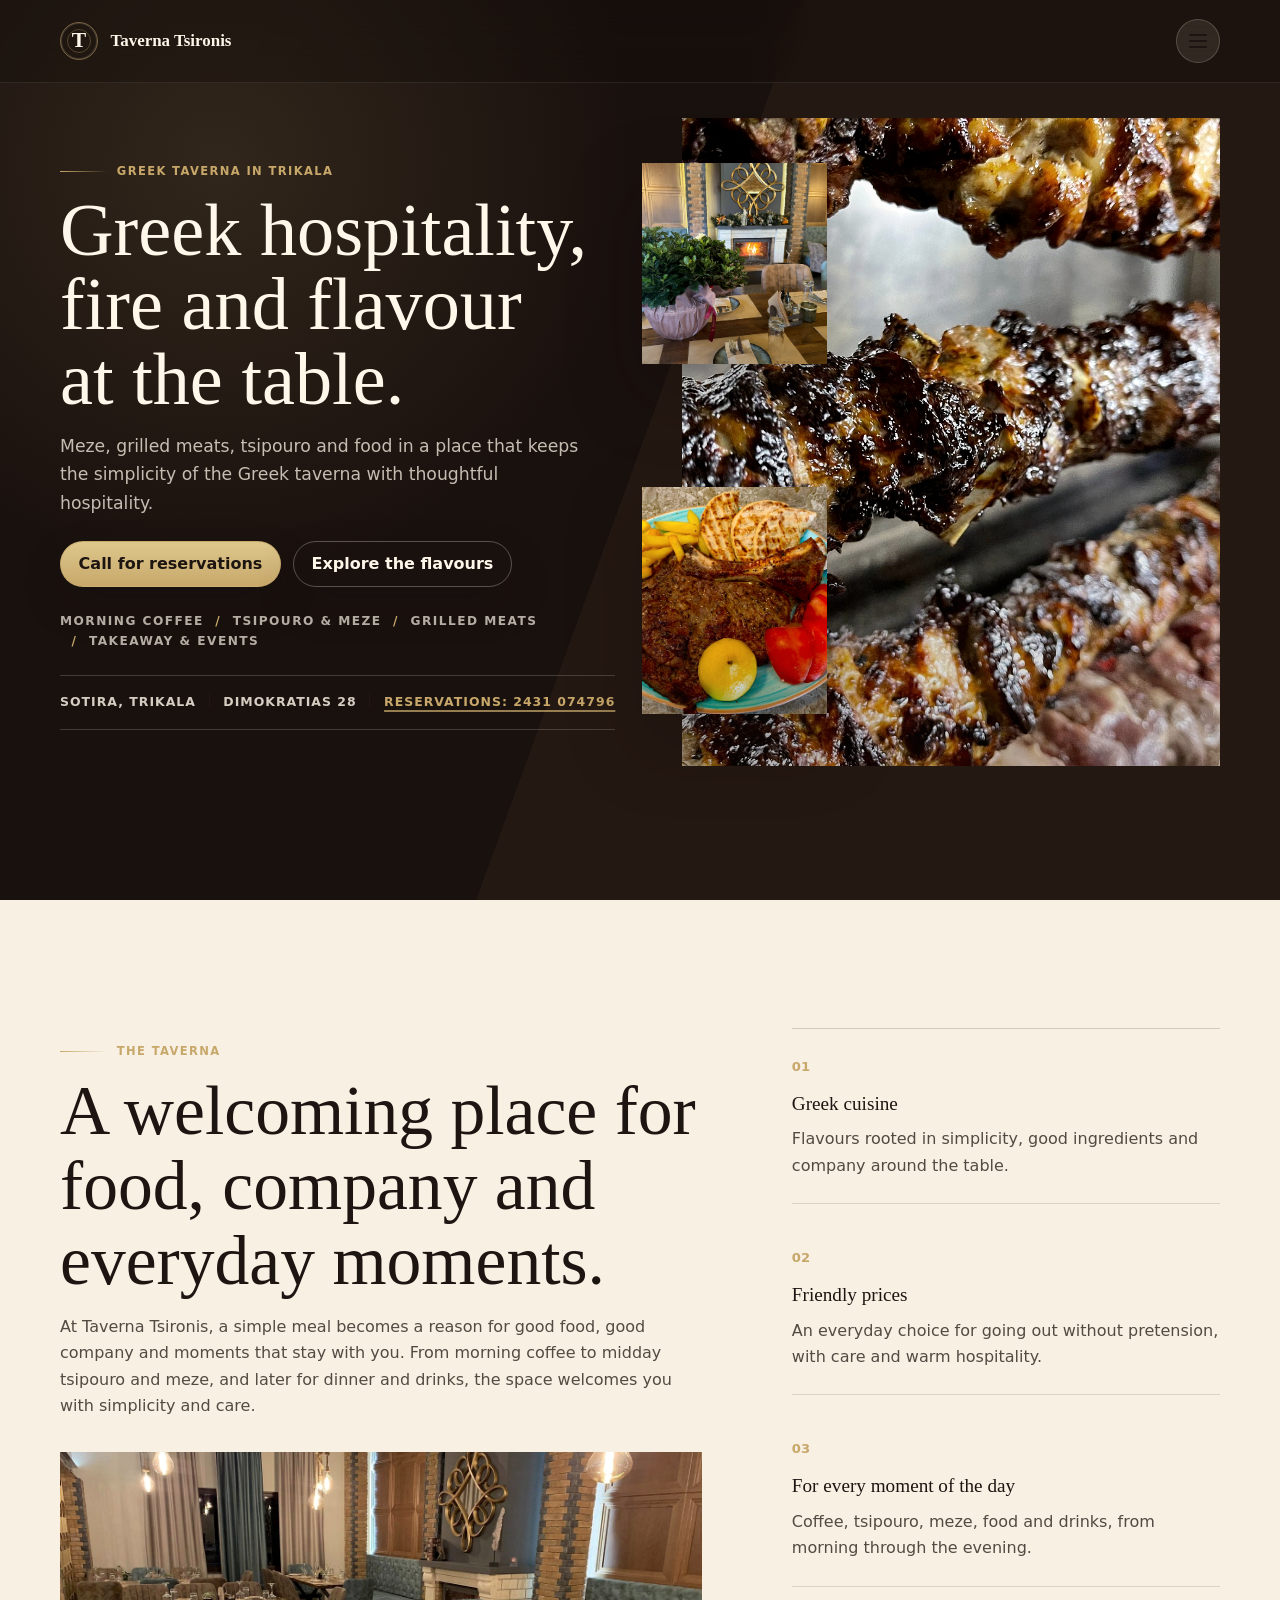
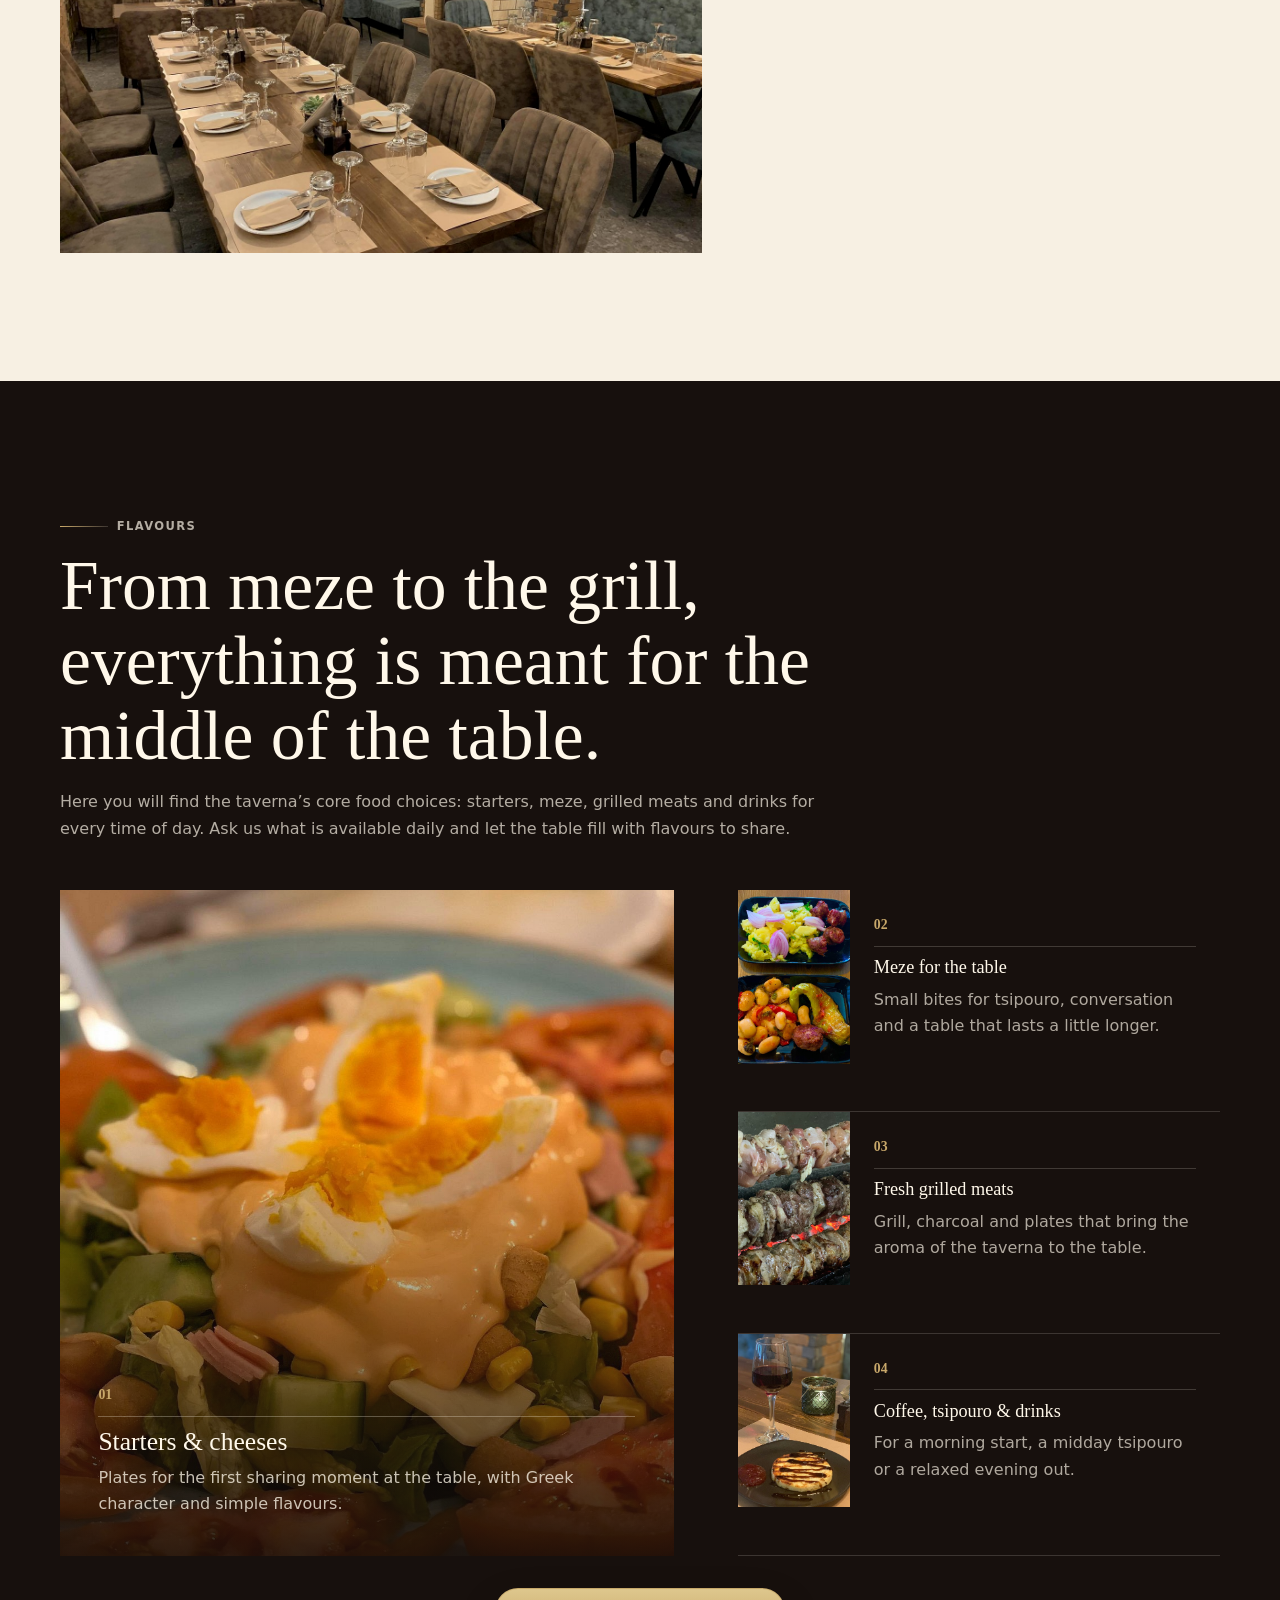
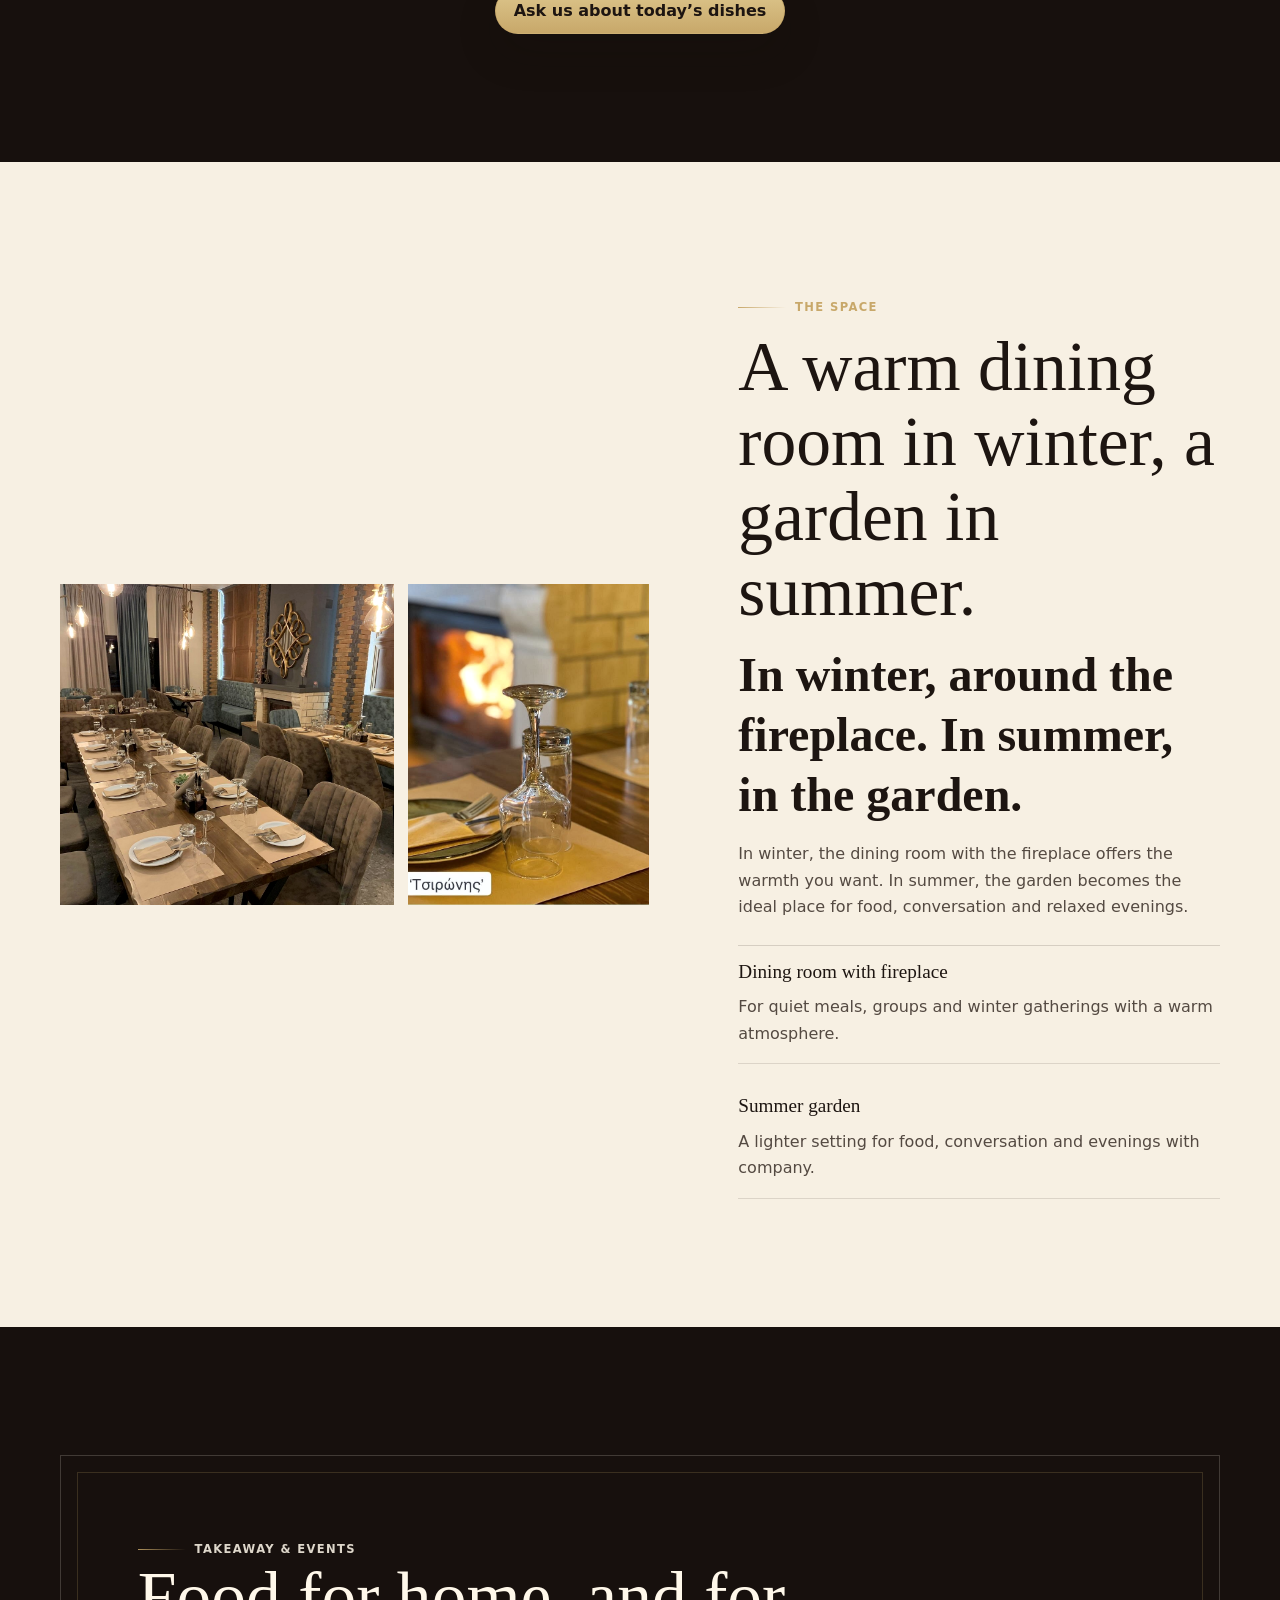
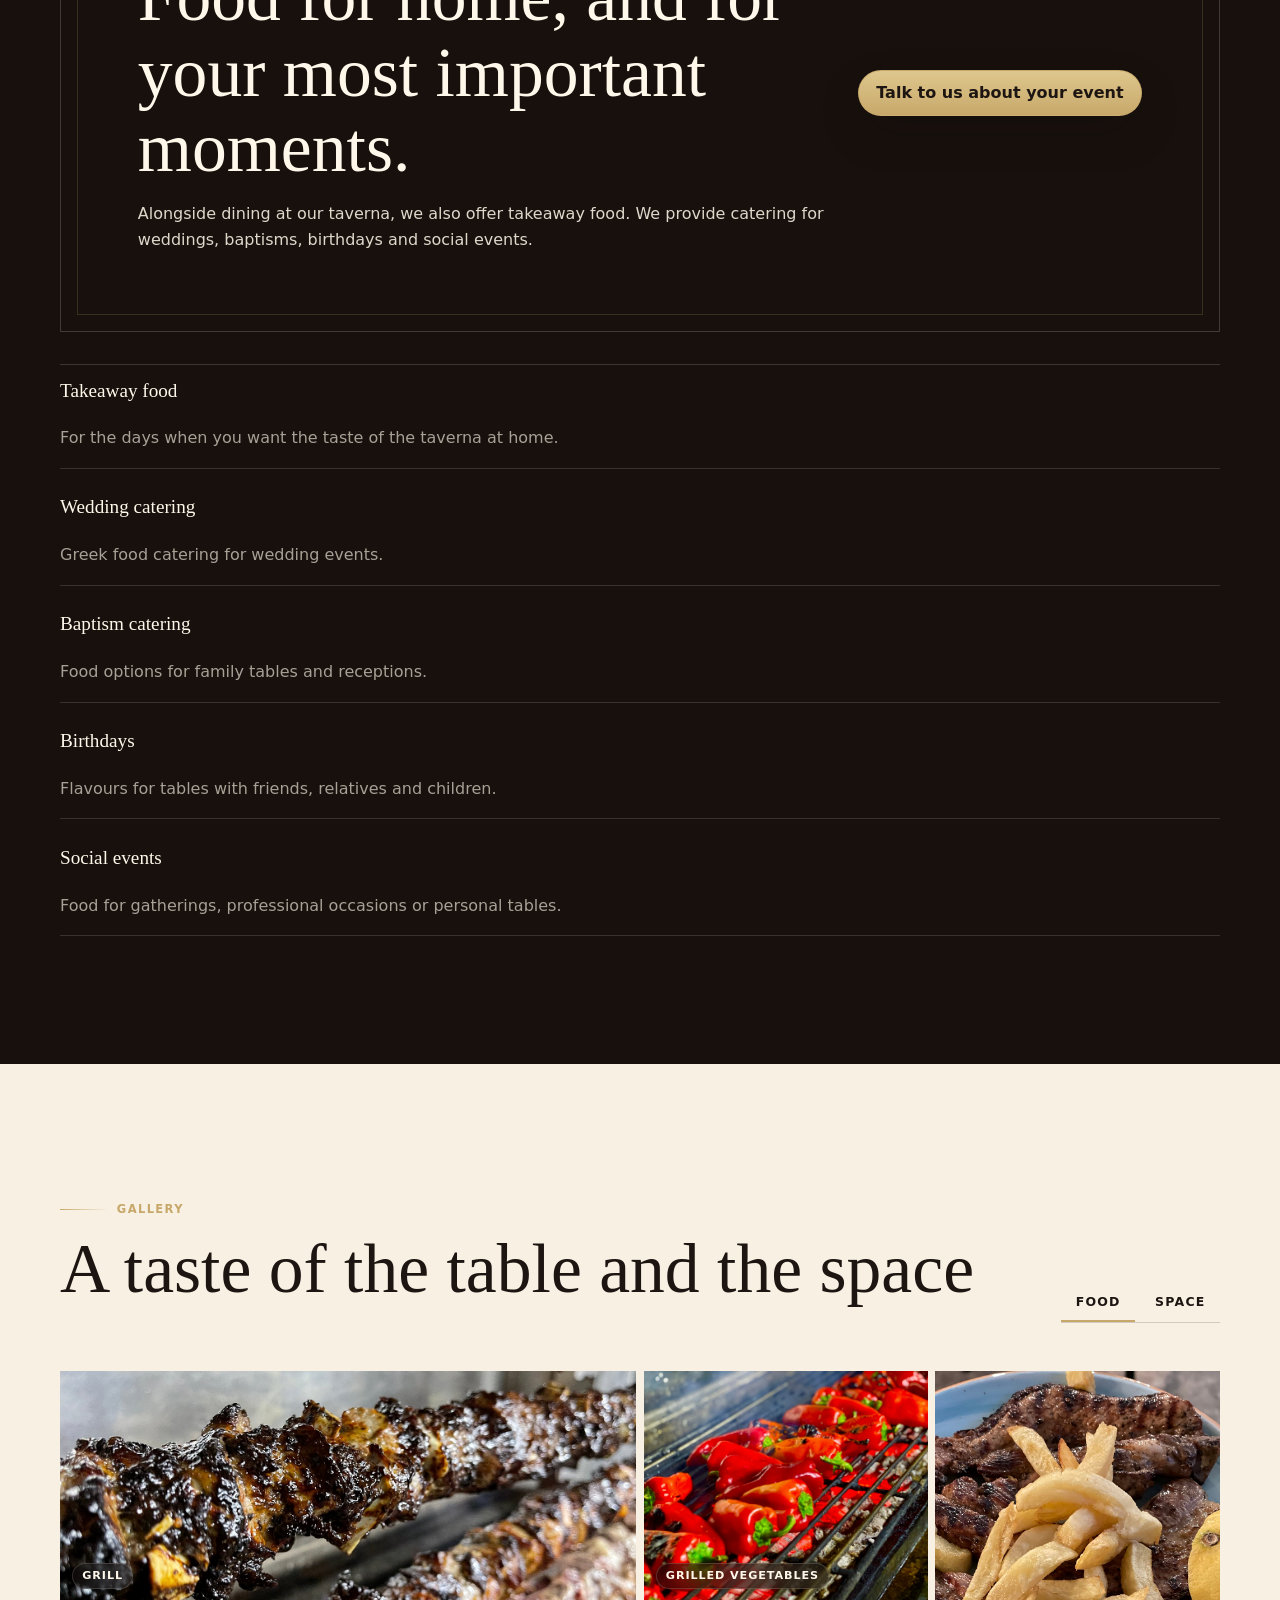
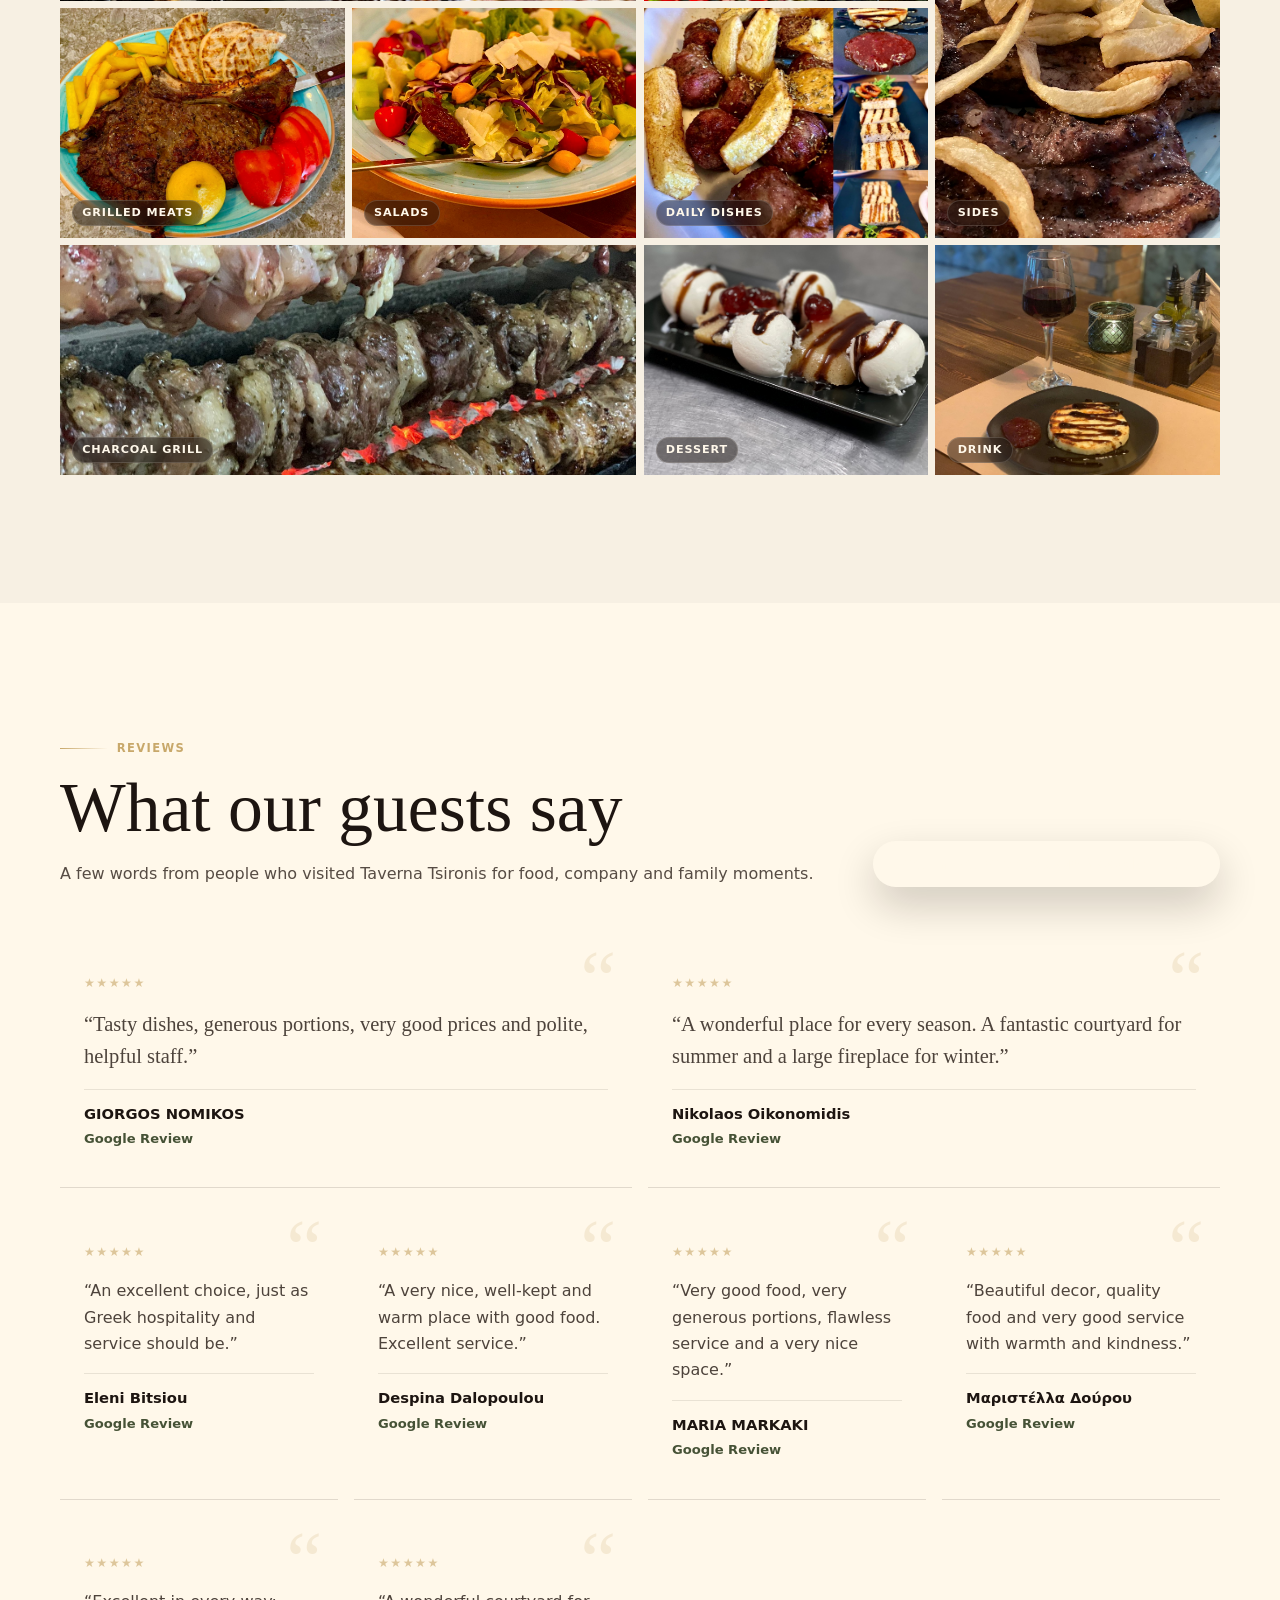
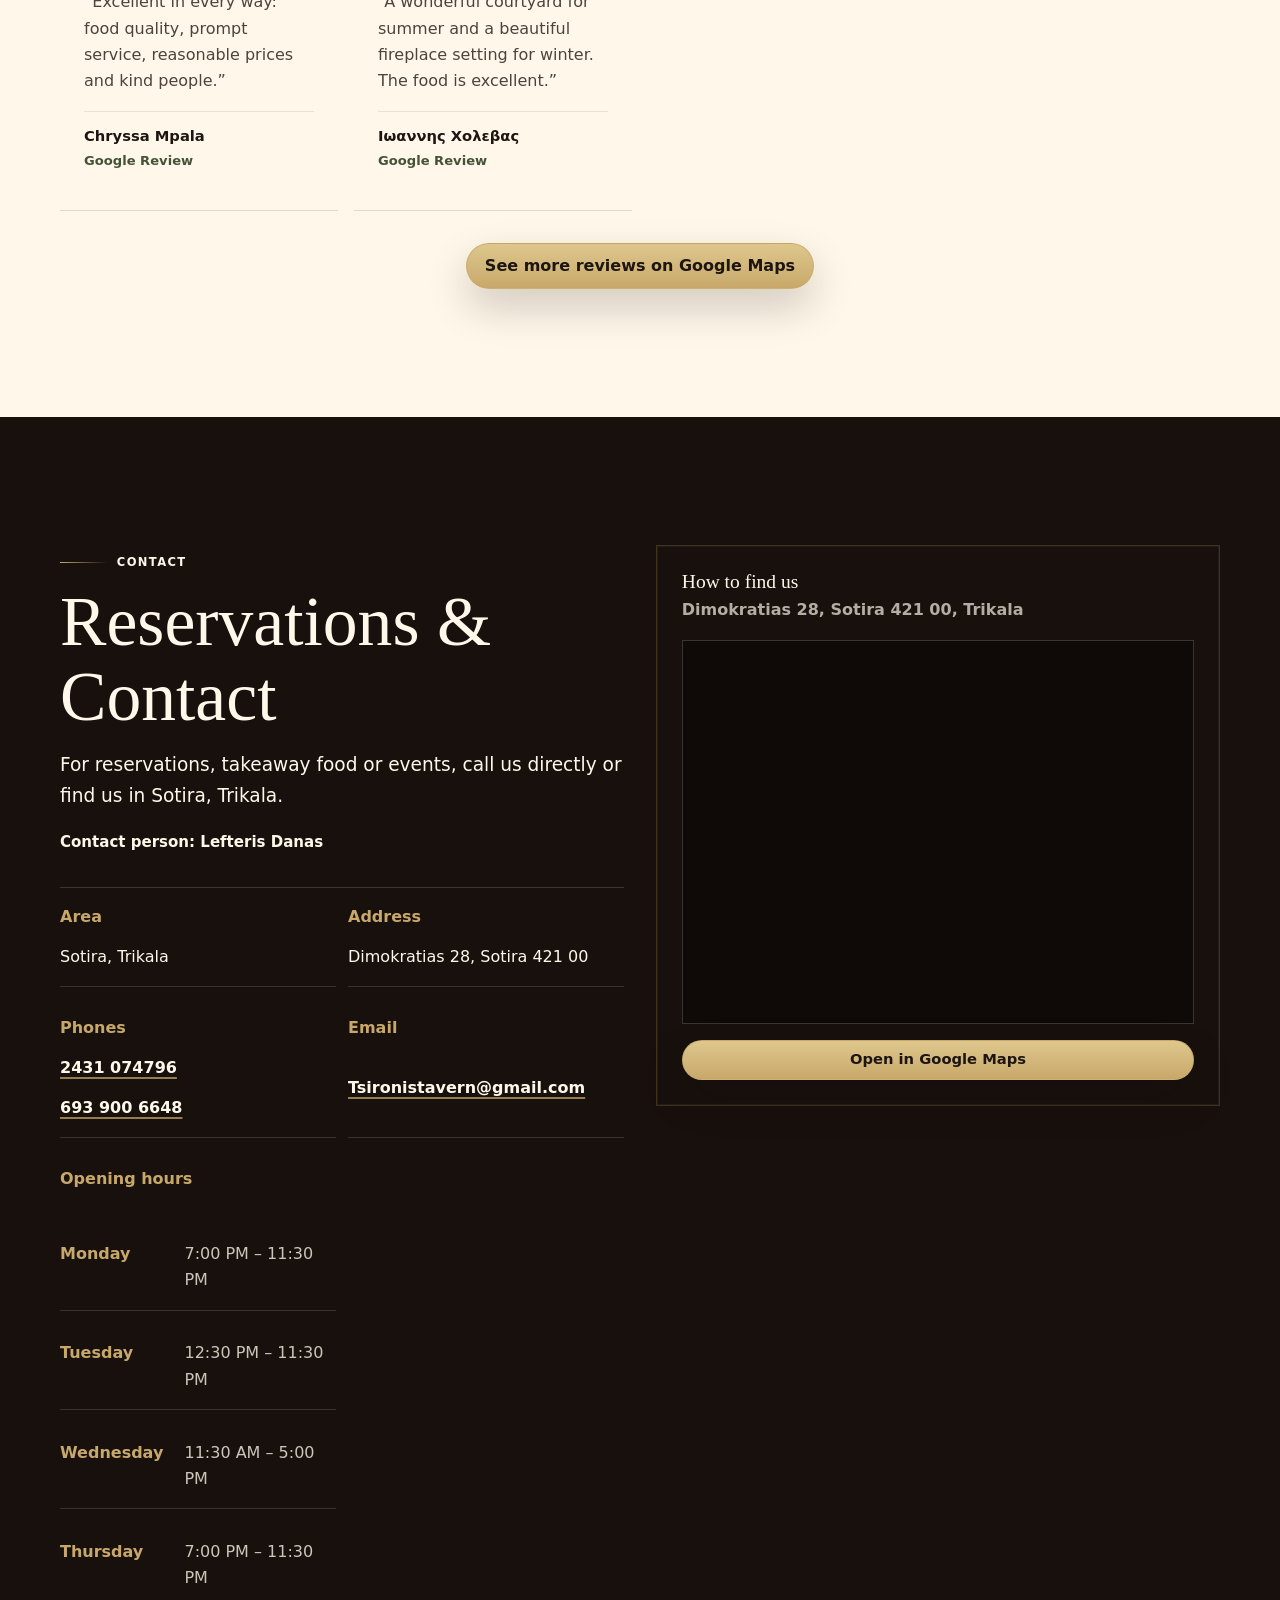
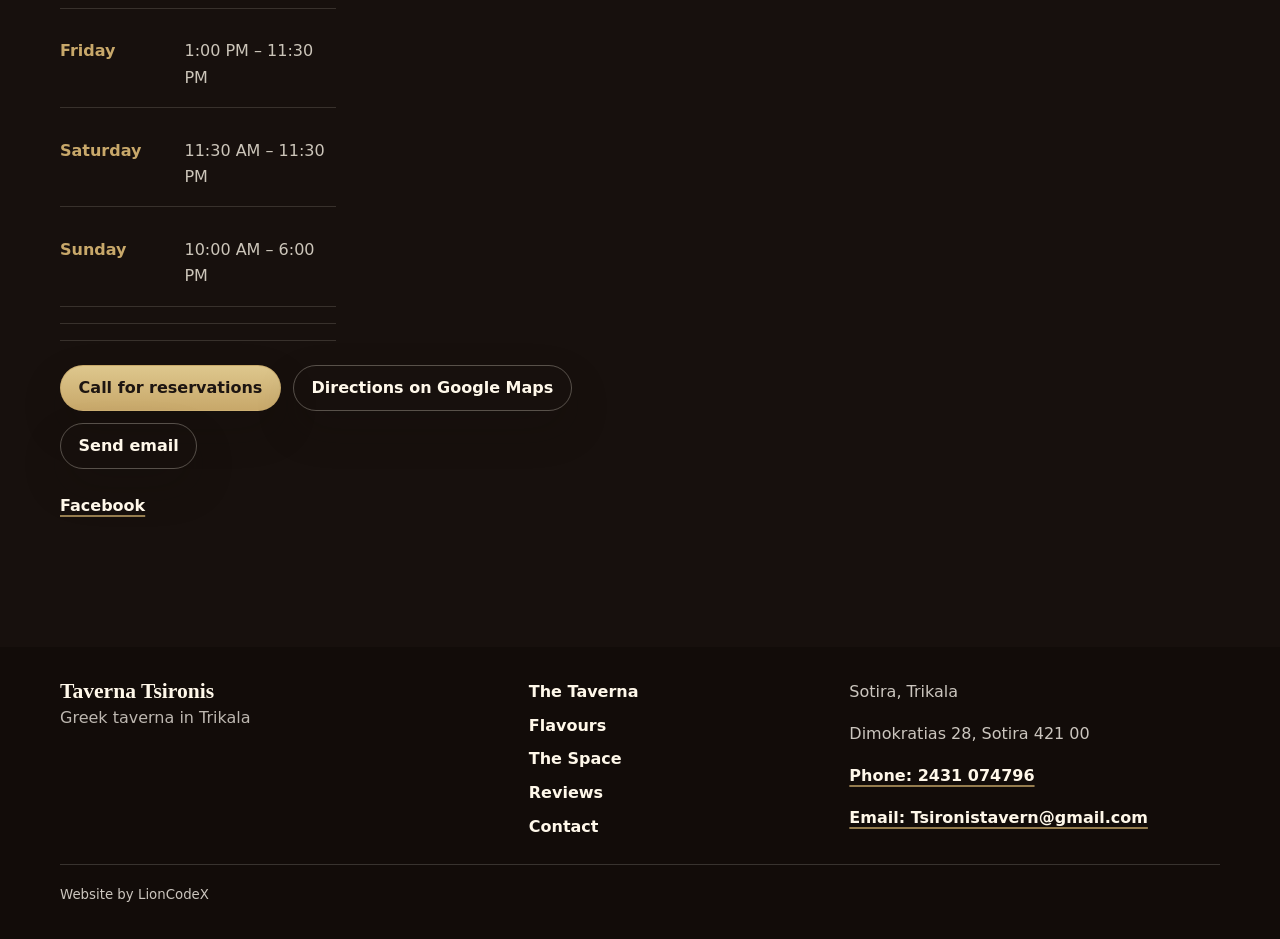
==== commit 51f7b7f9: "navbar custom with css only" ====
--- a/en/index.html
+++ b/en/index.html
@@ -107,22 +107,140 @@
           <span aria-hidden="true"></span>
         </button>
 
-        <nav class="site-nav" id="primary-nav" aria-label="Primary navigation" data-nav>
-          <a href="#taverna">The Taverna</a>
-          <a href="#geuseis">Flavours</a>
-          <a href="#xoros">The Space</a>
-          <a href="#ekdiloseis">Events</a>
-          <a href="#gallery">Gallery</a>
-          <a href="#reviews">Reviews</a>
-          <a href="#contact">Contact</a>
-          <div class="language-switcher" aria-label="Language switcher">
-            <a href="../index.html" lang="el">EL</a>
-            <span aria-hidden="true">/</span>
-            <span aria-current="page">EN</span>
-          </div>
-        </nav>
-
-        <a class="btn btn--small header-cta" href="tel:+302431074796">Reservations</a>
+        <div class="knife-nav-shell">
+          <svg class="knife-nav-svg" viewBox="0 0 980 86" aria-hidden="true" focusable="false">
+            <defs>
+              <linearGradient id="knifeBladeEn" x1="0" x2="1" y1="0" y2="0">
+                <stop offset="0" stop-color="#fffdf6"></stop>
+                <stop offset="0.34" stop-color="#f8eed8"></stop>
+                <stop offset="0.72" stop-color="#f0dfbe"></stop>
+                <stop offset="1" stop-color="#e0c78a"></stop>
+              </linearGradient>
+              <linearGradient id="knifeBladeShineEn" x1="0" x2="0" y1="0" y2="1">
+                <stop offset="0" stop-color="#ffffff" stop-opacity="0.78"></stop>
+                <stop offset="0.45" stop-color="#ffffff" stop-opacity="0.12"></stop>
+                <stop offset="1" stop-color="#744d27" stop-opacity="0.18"></stop>
+              </linearGradient>
+              <linearGradient id="knifeBolsterEn" x1="0" x2="1" y1="0" y2="1">
+                <stop offset="0" stop-color="#fffaf0"></stop>
+                <stop offset="0.28" stop-color="#d9c08a"></stop>
+                <stop offset="0.62" stop-color="#987347"></stop>
+                <stop offset="1" stop-color="#49331f"></stop>
+              </linearGradient>
+              <linearGradient id="knifeHandleEn" x1="0" x2="1" y1="0" y2="1">
+                <stop offset="0" stop-color="#2b1810"></stop>
+                <stop offset="0.26" stop-color="#5f351f"></stop>
+                <stop offset="0.55" stop-color="#a46335"></stop>
+                <stop offset="0.76" stop-color="#7b4628"></stop>
+                <stop offset="1" stop-color="#24120d"></stop>
+              </linearGradient>
+              <radialGradient id="knifeRivetEn" cx="35%" cy="35%" r="70%">
+                <stop offset="0" stop-color="#fff4cf"></stop>
+                <stop offset="0.46" stop-color="#c8a86a"></stop>
+                <stop offset="1" stop-color="#382417"></stop>
+              </radialGradient>
+              <filter id="knifeShadowEn" x="-4%" y="-28%" width="108%" height="166%">
+                <feDropShadow dx="0" dy="8" stdDeviation="6" flood-color="#140d0a" flood-opacity="0.16"></feDropShadow>
+              </filter>
+            </defs>
+            <g filter="url(#knifeShadowEn)">
+              <path d="M49 10H132V76H49C25 76 8 62 8 43S25 10 49 10Z" fill="url(#knifeBladeEn)"></path>
+              <path class="knife-svg-blade" d="M126 10H744C758 10 770 15 780 25L804 43L780 61C770 71 758 76 744 76H126C118 76 112 70 112 62V24C112 16 118 10 126 10Z" fill="url(#knifeBladeEn)"></path>
+              <path d="M50 13H744C756 13 766 17 774 25L796 43L774 61C766 69 756 73 744 73H50C28 73 12 60 12 43S28 13 50 13Z" fill="url(#knifeBladeShineEn)" opacity="0.76"></path>
+              <path d="M49 10H132V76H49C25 76 8 62 8 43S25 10 49 10Z" fill="none" stroke="#c8a86a" stroke-opacity="0.62"></path>
+              <path d="M126 10H744C758 10 770 15 780 25L804 43L780 61C770 71 758 76 744 76H126C118 76 112 70 112 62V24C112 16 118 10 126 10Z" fill="none" stroke="#c8a86a" stroke-opacity="0.66"></path>
+              <path d="M132 18V68M236 18V68M326 18V68M418 18V68M518 18V68M612 18V68M698 18V68" stroke="#6f4b2d" stroke-opacity="0.16" stroke-linecap="round"></path>
+              <path d="M142 20H744" stroke="#ffffff" stroke-opacity="0.62" stroke-linecap="round"></path>
+              <path d="M51 68H746" stroke="#7a512b" stroke-opacity="0.2" stroke-linecap="round"></path>
+              <path d="M742 76L758 63L780 61C770 71 758 76 744 76Z" fill="#c8a86a" opacity="0.18"></path>
+              <path d="M786 12L839 18L815 43L839 68L786 74L806 43Z" fill="url(#knifeBolsterEn)" stroke="#c8a86a" stroke-opacity="0.72"></path>
+              <path d="M808 43L825 16H932C960 16 976 27 976 43S960 70 932 70H825Z" fill="url(#knifeHandleEn)" stroke="#c8a86a" stroke-opacity="0.54"></path>
+              <path d="M829 26C864 20 895 30 930 25M829 42C867 37 904 48 948 42M840 59C876 54 910 61 940 57" fill="none" stroke="#fff8ea" stroke-opacity="0.1" stroke-linecap="round"></path>
+              <path d="M823 19C858 25 900 22 938 28M823 67C862 61 900 67 944 59" fill="none" stroke="#2a160f" stroke-opacity="0.12" stroke-linecap="round"></path>
+              <circle cx="872" cy="43" r="6.2" fill="url(#knifeRivetEn)" opacity="0.96"></circle>
+              <circle cx="872" cy="43" r="3.1" fill="#fff3cf" opacity="0.2"></circle>
+              <circle cx="872" cy="43" r="6.2" fill="none" stroke="#1d100b" stroke-opacity="0.24"></circle>
+              <circle cx="938" cy="43" r="6.2" fill="url(#knifeRivetEn)" opacity="0.96"></circle>
+              <circle cx="938" cy="43" r="3.1" fill="#fff3cf" opacity="0.2"></circle>
+              <circle cx="938" cy="43" r="6.2" fill="none" stroke="#1d100b" stroke-opacity="0.24"></circle>
+            </g>
+          </svg>
+          <div class="knife-nav-content">
+            <span class="knife-blade-mark" aria-hidden="true">
+              <svg class="knife-cap-icon" viewBox="0 0 24 24" aria-hidden="true" focusable="false">
+                <path d="M7 18h10"></path>
+                <path d="M8 18v-4c-1.7-.45-2.8-1.65-2.8-3.15 0-1.85 1.55-3.25 3.6-3.25.55-1.8 1.8-2.9 3.2-2.9s2.65 1.1 3.2 2.9c2.05 0 3.6 1.4 3.6 3.25 0 1.5-1.1 2.7-2.8 3.15v4"></path>
+                <path d="M10 14.6V18M14 14.6V18"></path>
+              </svg>
+            </span>
+            <nav class="site-nav" id="primary-nav" aria-label="Primary navigation" data-nav>
+              <a href="#taverna">
+                <svg class="nav-icon" viewBox="0 0 24 24" aria-hidden="true" focusable="false">
+                  <path d="M4 15h16"></path>
+                  <path d="M6 15a6 6 0 0 1 12 0"></path>
+                  <path d="M12 7v-2"></path>
+                </svg>
+                <span class="nav-label">Taverna</span>
+              </a>
+              <a href="#geuseis">
+                <svg class="nav-icon" viewBox="0 0 24 24" aria-hidden="true" focusable="false">
+                  <path d="M7 4v16"></path>
+                  <path d="M5 4v5"></path>
+                  <path d="M9 4v5"></path>
+                  <path d="M16 4v16"></path>
+                  <path d="M16 4c2 2 2 5 0 7"></path>
+                </svg>
+                <span class="nav-label">Flavours</span>
+              </a>
+              <a href="#xoros">
+                <svg class="nav-icon" viewBox="0 0 24 24" aria-hidden="true" focusable="false">
+                  <path d="M5 12h14"></path>
+                  <path d="M7 12v7"></path>
+                  <path d="M17 12v7"></path>
+                  <path d="M9 8c2-3 5-3 7 0"></path>
+                </svg>
+                <span class="nav-label">Space</span>
+              </a>
+              <a href="#ekdiloseis">
+                <svg class="nav-icon" viewBox="0 0 24 24" aria-hidden="true" focusable="false">
+                  <path d="M6 5h12v14H6z"></path>
+                  <path d="M8 3v4"></path>
+                  <path d="M16 3v4"></path>
+                  <path d="M6 10h12"></path>
+                </svg>
+                <span class="nav-label">Events</span>
+              </a>
+              <a href="#gallery">
+                <svg class="nav-icon" viewBox="0 0 24 24" aria-hidden="true" focusable="false">
+                  <path d="M5 6h14v12H5z"></path>
+                  <path d="M8 15l3-3 2 2 2-3 3 4"></path>
+                  <path d="M9 9h.01"></path>
+                </svg>
+                <span class="nav-label">Gallery</span>
+              </a>
+              <a href="#reviews">
+                <svg class="nav-icon" viewBox="0 0 24 24" aria-hidden="true" focusable="false">
+                  <path d="M12 5l2 4 4 .6-3 3 .7 4.4-3.7-2-3.7 2 .7-4.4-3-3 4-.6z"></path>
+                </svg>
+                <span class="nav-label">Reviews</span>
+              </a>
+              <a href="#contact">
+                <svg class="nav-icon" viewBox="0 0 24 24" aria-hidden="true" focusable="false">
+                  <path d="M5 7h14v10H5z"></path>
+                  <path d="M5 8l7 5 7-5"></path>
+                </svg>
+                <span class="nav-label">Contact</span>
+              </a>
+              <div class="language-switcher" aria-label="Language switcher">
+                <a href="../index.html" lang="el">EL</a>
+                <span aria-hidden="true">/</span>
+                <span aria-current="page">EN</span>
+              </div>
+            </nav>
+
+            <a class="btn btn--small header-cta" href="tel:+302431074796">RESERVATIONS <span class="cta-arrow" aria-hidden="true">→</span></a>
+          </div>
+        </div>
       </div>
     </header>
 
--- a/assets/css/styles.css
+++ b/assets/css/styles.css
@@ -37,6 +37,7 @@
 }
 
 html {
+  overflow-x: hidden;
   scroll-behavior: smooth;
   scroll-padding-top: calc(var(--header-height) + 18px);
 }
@@ -281,6 +282,29 @@
   justify-content: space-between;
   min-height: var(--header-height);
   gap: var(--space-3);
+}
+
+.knife-nav-shell {
+  display: contents;
+}
+
+.knife-nav-svg {
+  display: none;
+}
+
+.knife-nav-content {
+  display: contents;
+}
+
+.knife-blade-mark,
+.nav-icon {
+  display: none;
+}
+
+.cta-arrow {
+  display: inline-block;
+  margin-left: 0.42rem;
+  line-height: 1;
 }
 
 .brand {
@@ -2643,7 +2667,7 @@
   box-shadow: none;
 }
 
-@media (min-width: 1120px) and (max-width: 1199px) {
+@media (min-width: 1120px) and (max-width: 1359px) {
   .nav-toggle {
     display: inline-flex;
   }
@@ -2697,41 +2721,234 @@
   }
 }
 
-@media (min-width: 1200px) {
+@media (min-width: 1360px) {
   .header-inner {
     gap: clamp(0.65rem, 1.2vw, 1rem);
   }
 
+  .knife-nav-shell {
+    position: relative;
+    display: inline-flex;
+    flex: 0 0 auto;
+    align-items: center;
+    min-width: max-content;
+    filter: drop-shadow(0 16px 34px rgba(20, 13, 10, 0.2));
+  }
+
+  .knife-blade-mark {
+    position: relative;
+    z-index: 1;
+    display: grid;
+    flex: 0 0 58px;
+    width: 58px;
+    min-height: 64px;
+    place-items: center;
+    color: #76512f;
+    background:
+      linear-gradient(100deg, rgba(255, 252, 245, 0.98), rgba(244, 233, 211, 0.95)),
+      linear-gradient(180deg, rgba(255, 255, 255, 0.68), rgba(200, 168, 106, 0.1));
+    border: 1px solid rgba(200, 168, 106, 0.52);
+    border-right: 0;
+    border-radius: 999px 0 0 999px;
+    box-shadow: inset 0 1px 0 rgba(255, 255, 255, 0.82), inset 0 -1px 0 rgba(102, 74, 39, 0.14);
+    font-family: Georgia, "Times New Roman", serif;
+    font-size: 1.28rem;
+    font-weight: 700;
+    line-height: 1;
+  }
+
+  .knife-blade-mark::before {
+    position: absolute;
+    inset: 13px;
+    border: 1px solid rgba(151, 107, 55, 0.28);
+    border-radius: 50%;
+    content: "";
+  }
+
+  .knife-blade-mark::after {
+    position: absolute;
+    top: 0.68rem;
+    right: 0;
+    bottom: 0.68rem;
+    width: 1px;
+    background: linear-gradient(180deg, transparent, rgba(151, 107, 55, 0.28), transparent);
+    content: "";
+  }
+
   .site-nav {
+    position: relative;
     flex: 0 0 auto;
     gap: 0;
+    isolation: isolate;
     min-width: max-content;
-    overflow: visible;
-    padding: 0.22rem;
-  }
-
-  .site-nav a {
+    min-height: 64px;
+    margin-left: -1px;
+    padding: 0 1.85rem 0 0;
+    background:
+      linear-gradient(100deg, rgba(255, 252, 245, 0.98) 0%, rgba(245, 235, 216, 0.94) 52%, rgba(226, 206, 164, 0.9) 100%),
+      linear-gradient(180deg, rgba(255, 255, 255, 0.6), rgba(200, 168, 106, 0.12));
+    border: 1px solid rgba(200, 168, 106, 0.52);
+    border-right-color: rgba(151, 107, 55, 0.56);
+    border-left: 0;
+    border-radius: 0 22px 22px 0;
+    box-shadow: inset 0 1px 0 rgba(255, 255, 255, 0.82), inset 0 -1px 0 rgba(102, 74, 39, 0.14);
+    clip-path: polygon(0 0, calc(100% - 27px) 0, 100% 50%, calc(100% - 27px) 100%, 0 100%);
+    overflow: hidden;
+  }
+
+  .site-header:not(.is-scrolled) .knife-nav-shell .site-nav,
+  .site-header.is-scrolled .knife-nav-shell .site-nav,
+  .site-header .knife-nav-shell .site-nav {
+    background:
+      linear-gradient(100deg, rgba(255, 252, 245, 0.98) 0%, rgba(245, 235, 216, 0.94) 52%, rgba(226, 206, 164, 0.9) 100%),
+      linear-gradient(180deg, rgba(255, 255, 255, 0.6), rgba(200, 168, 106, 0.12));
+    border: 1px solid rgba(200, 168, 106, 0.52);
+    border-right-color: rgba(151, 107, 55, 0.56);
+    border-left: 0;
+    box-shadow: inset 0 1px 0 rgba(255, 255, 255, 0.82), inset 0 -1px 0 rgba(102, 74, 39, 0.14);
+  }
+
+  .site-nav::before {
+    position: absolute;
+    inset: 2px 2.2rem 52% 0;
+    z-index: 0;
+    background: linear-gradient(90deg, rgba(255, 255, 255, 0.76), rgba(255, 255, 255, 0.12) 58%, rgba(200, 168, 106, 0.28));
+    content: "";
+    pointer-events: none;
+  }
+
+  .site-nav::after {
+    position: absolute;
+    right: 2.15rem;
+    bottom: 0.52rem;
+    left: 0;
+    z-index: 0;
+    height: 1px;
+    background: linear-gradient(90deg, rgba(151, 107, 55, 0.12), rgba(151, 107, 55, 0.38), rgba(200, 168, 106, 0.72), transparent);
+    content: "";
+    pointer-events: none;
+  }
+
+  .site-nav > a {
+    position: relative;
+    z-index: 1;
+    display: inline-grid;
     flex: 0 0 auto;
-    padding: 0.48rem 0.34rem;
+    grid-template-rows: 18px auto;
+    align-content: center;
+    justify-items: center;
+    min-width: 64px;
+    min-height: 62px;
+    padding: 0.46rem 0.42rem 0.44rem;
+    color: rgba(38, 27, 21, 0.76);
+    border-left: 1px solid rgba(151, 107, 55, 0.14);
+    border-radius: 0;
+    font-size: 0.64rem;
+    font-weight: 820;
+    letter-spacing: 0.055em;
+    line-height: 1.05;
+    row-gap: 0.16rem;
+    text-align: center;
+  }
+
+  .site-nav > a:first-child {
+    border-left: 0;
+  }
+
+  .nav-icon {
+    display: block;
+    width: 15px;
+    height: 15px;
+    fill: none;
+    stroke: currentColor;
+    stroke-linecap: round;
+    stroke-linejoin: round;
+    stroke-width: 1.65;
+    opacity: 0.78;
+  }
+
+  .nav-label {
+    display: block;
+    white-space: nowrap;
+  }
+
+  .site-nav > a:hover,
+  .site-nav > a[aria-current="true"] {
+    color: #7f4f2f;
+    background: transparent;
+    box-shadow: inset 0 -2px 0 rgba(200, 168, 106, 0.78), 0 8px 18px rgba(102, 74, 39, 0.08);
+  }
+
+  .header-cta {
+    position: relative;
+    z-index: 2;
+    flex: 0 0 auto;
+    min-height: 64px;
+    margin-left: -0.86rem;
+    padding: 0.72rem 1.68rem 0.72rem 1.82rem;
+    color: var(--paper-soft);
+    background:
+      radial-gradient(circle at 82% 48%, rgba(244, 218, 157, 0.78) 0 3px, rgba(82, 48, 29, 0.78) 4px, transparent 5px),
+      repeating-linear-gradient(103deg, rgba(255, 248, 234, 0.09) 0 2px, transparent 2px 11px),
+      linear-gradient(135deg, rgba(43, 26, 18, 0.98), rgba(104, 62, 35, 0.98) 38%, rgba(151, 90, 48, 0.98) 56%, rgba(58, 34, 23, 0.98));
+    border-color: rgba(200, 168, 106, 0.52);
+    border-left: 0;
+    border-radius: 0 999px 999px 0;
+    clip-path: polygon(17px 0, 100% 0, 100% 100%, 17px 100%, 0 50%);
+    box-shadow: inset 0 1px 0 rgba(255, 248, 234, 0.22), inset 0 -12px 20px rgba(20, 13, 10, 0.16), 0 14px 26px rgba(20, 13, 10, 0.18);
     font-size: 0.74rem;
-    letter-spacing: 0.045em;
-    line-height: 1;
-  }
-
-  .header-cta {
+    letter-spacing: 0.11em;
+  }
+
+  .header-cta::before {
+    position: absolute;
+    top: 0;
+    bottom: 0;
+    left: 0;
+    width: 1.55rem;
+    background:
+      linear-gradient(105deg, rgba(255, 252, 245, 0.92), rgba(200, 168, 106, 0.64) 45%, rgba(85, 61, 34, 0.32) 100%);
+    clip-path: polygon(0 0, 100% 12%, 62% 50%, 100% 88%, 0 100%);
+    content: "";
+    pointer-events: none;
+  }
+
+  .header-cta::after {
+    position: absolute;
+    top: 50%;
+    right: 0.96rem;
+    display: block;
+    width: 0.44rem;
+    height: 0.44rem;
+    margin: 0;
+    background: radial-gradient(circle at 35% 35%, rgba(255, 248, 234, 0.92), rgba(200, 168, 106, 0.78) 45%, rgba(46, 28, 19, 0.55) 100%);
+    border-radius: 50%;
+    box-shadow: 0 0 0 1px rgba(20, 13, 10, 0.25), 0 0 0 4px rgba(255, 248, 234, 0.04);
+    content: "";
+    transform: translateY(-50%);
+    pointer-events: none;
+  }
+
+  .header-cta:hover {
+    color: var(--paper-soft);
+    background:
+      radial-gradient(circle at 82% 48%, rgba(244, 218, 157, 0.84) 0 3px, rgba(82, 48, 29, 0.78) 4px, transparent 5px),
+      repeating-linear-gradient(103deg, rgba(255, 248, 234, 0.11) 0 2px, transparent 2px 11px),
+      linear-gradient(135deg, rgba(55, 33, 22, 0.98), rgba(124, 74, 41, 0.98) 38%, rgba(167, 101, 58, 0.98) 56%, rgba(68, 40, 27, 0.98));
+    box-shadow: inset 0 1px 0 rgba(255, 248, 234, 0.28), inset 0 -12px 20px rgba(20, 13, 10, 0.13), 0 18px 32px rgba(20, 13, 10, 0.2);
+  }
+
+  .language-switcher {
+    position: relative;
+    z-index: 1;
     flex: 0 0 auto;
-    min-height: 42px;
-    padding-inline: 0.98rem;
-    letter-spacing: 0.06em;
-  }
-
-  .language-switcher {
-    flex: 0 0 auto;
-    margin-left: 0.08rem;
+    align-self: stretch;
+    margin-left: 0;
     min-width: max-content;
-    padding: 0.48rem 0.42rem;
+    padding: 0.8rem 0.76rem 0.74rem;
+    color: rgba(38, 27, 21, 0.62);
     border-top: 0;
-    border-left: 1px solid rgba(200, 168, 106, 0.22);
+    border-left: 1px solid rgba(151, 107, 55, 0.22);
     font-size: 0.68rem;
     letter-spacing: 0.06em;
   }
@@ -2746,8 +2963,19 @@
     white-space: nowrap;
   }
 
+  .site-nav .language-switcher a:hover,
+  .site-nav .language-switcher [aria-current="page"] {
+    color: #80542c;
+    background: transparent;
+    box-shadow: inset 0 -1px 0 rgba(200, 168, 106, 0.82);
+  }
+
+  .site-nav .language-switcher span[aria-hidden="true"] {
+    color: rgba(38, 27, 21, 0.32);
+  }
+
   .site-header.is-scrolled .language-switcher {
-    color: rgba(29, 21, 17, 0.66);
+    color: rgba(29, 21, 17, 0.62);
     border-left-color: rgba(43, 29, 22, 0.14);
   }
 
@@ -2756,11 +2984,189 @@
   }
 
   .site-header.is-scrolled .language-switcher [aria-current="page"] {
-    color: var(--champagne);
-  }
-}
-
-@media (min-width: 960px) and (max-width: 1199px) {
+    color: #80542c;
+  }
+
+  .site-header.is-scrolled .header-cta {
+    color: var(--paper-soft);
+  }
+
+  .knife-nav-shell {
+    display: block;
+    width: clamp(860px, 65vw, 904px);
+    height: 82px;
+    min-width: 0;
+    filter: none;
+  }
+
+  .knife-nav-svg {
+    position: absolute;
+    inset: 0;
+    display: block;
+    width: 100%;
+    height: 100%;
+    pointer-events: none;
+  }
+
+  .knife-nav-content {
+    position: absolute;
+    inset: 0;
+    display: grid;
+    grid-template-columns: 116px minmax(0, 1fr) clamp(150px, 11.5vw, 170px);
+    align-items: center;
+    padding: 0 1.35rem 0 0.62rem;
+  }
+
+  .knife-nav-content .knife-blade-mark {
+    position: relative;
+    display: grid;
+    justify-self: start;
+    width: 82px;
+    min-height: 0;
+    height: 64px;
+    margin-left: 0.28rem;
+    place-items: center;
+    color: rgba(118, 81, 47, 0.78);
+    background: transparent;
+    border: 0;
+    border-radius: 0;
+    box-shadow: none;
+    font-size: 1.22rem;
+  }
+
+  .knife-nav-content .knife-blade-mark::before {
+    position: absolute;
+    inset: 13px 23px;
+    border: 1px solid rgba(126, 87, 51, 0.2);
+    border-radius: 50%;
+    content: "";
+  }
+
+  .knife-nav-content .knife-blade-mark::after {
+    content: none;
+  }
+
+  .knife-cap-icon {
+    position: relative;
+    z-index: 1;
+    width: 27px;
+    height: 27px;
+    fill: none;
+    stroke: currentColor;
+    stroke-linecap: round;
+    stroke-linejoin: round;
+    stroke-width: 1.45;
+    opacity: 0.78;
+  }
+
+  .knife-nav-content .site-nav {
+    display: flex;
+    align-items: stretch;
+    width: 100%;
+    min-width: 0;
+    min-height: 0;
+    height: 60px;
+    margin: 0;
+    padding: 0 0.4rem 0 0;
+    background: transparent;
+    border: 0;
+    border-radius: 0;
+    box-shadow: none;
+    clip-path: none;
+    overflow: visible;
+  }
+
+  .site-header:not(.is-scrolled) .knife-nav-content .site-nav,
+  .site-header.is-scrolled .knife-nav-content .site-nav,
+  .site-header .knife-nav-content .site-nav {
+    background: transparent;
+    border: 0;
+    box-shadow: none;
+  }
+
+  .knife-nav-content .site-nav::before,
+  .knife-nav-content .site-nav::after {
+    content: none;
+  }
+
+  .knife-nav-content .site-nav > a {
+    display: inline-grid;
+    flex: 1 1 0;
+    grid-template-rows: 16px auto;
+    min-width: 0;
+    min-height: 60px;
+    padding: 0.54rem 0.24rem 0.48rem;
+    border-left: 0;
+    color: rgba(38, 27, 21, 0.78);
+    font-size: clamp(0.5rem, 0.43vw, 0.62rem);
+    letter-spacing: 0.015em;
+    row-gap: 0.12rem;
+  }
+
+  .knife-nav-content .nav-icon {
+    width: 13px;
+    height: 13px;
+    stroke-width: 1.55;
+    opacity: 0.68;
+  }
+
+  .knife-nav-content .nav-label {
+    max-width: 100%;
+    overflow: hidden;
+    text-overflow: ellipsis;
+  }
+
+  .knife-nav-content .site-nav > a:hover,
+  .knife-nav-content .site-nav > a[aria-current="true"] {
+    color: #7f4f2f;
+    box-shadow: inset 0 -2px 0 rgba(200, 168, 106, 0.82);
+  }
+
+  .knife-nav-content .language-switcher {
+    display: inline-flex;
+    align-self: stretch;
+    align-items: center;
+    margin: 0;
+    min-width: max-content;
+    padding: 0 0.34rem;
+    color: rgba(38, 27, 21, 0.64);
+    border-left: 0;
+    font-size: 0.68rem;
+  }
+
+  .knife-nav-content .site-nav .language-switcher a,
+  .knife-nav-content .site-nav .language-switcher span {
+    padding: 0.24rem 0.14rem;
+  }
+
+  .knife-nav-content .header-cta {
+    justify-self: stretch;
+    width: 100%;
+    min-height: 56px;
+    margin: 0;
+    padding: 0.72rem 0.58rem 0.72rem 0.82rem;
+    color: var(--paper-soft);
+    background: transparent;
+    border: 0;
+    border-radius: 999px;
+    clip-path: none;
+    box-shadow: none;
+    font-size: clamp(0.58rem, 0.56vw, 0.68rem);
+    letter-spacing: 0.055em;
+  }
+
+  .knife-nav-content .header-cta::before,
+  .knife-nav-content .header-cta::after {
+    content: none;
+  }
+
+  .knife-nav-content .header-cta:hover {
+    background: rgba(255, 248, 234, 0.05);
+    box-shadow: none;
+  }
+}
+
+@media (min-width: 960px) and (max-width: 1279px) {
   .hero-info-strip {
     column-gap: 0.55rem;
   }
@@ -2777,19 +3183,20 @@
   }
 }
 
-@media (min-width: 1320px) {
-  .site-nav {
-    gap: 0.08rem;
-  }
-
-  .site-nav a {
-    padding-inline: 0.66rem;
-    font-size: 0.8rem;
+@media (min-width: 1320px) and (max-width: 1359px) {
+  .knife-nav-shell .site-nav {
+    gap: 0;
+  }
+
+  .knife-nav-shell .site-nav > a {
+    min-width: 70px;
+    padding-inline: 0.52rem;
+    font-size: 0.68rem;
     letter-spacing: 0.065em;
   }
 
-  .language-switcher {
-    padding-inline: 0.52rem;
+  .knife-nav-shell .language-switcher {
+    padding-inline: 0.82rem;
     font-size: 0.7rem;
   }
 }
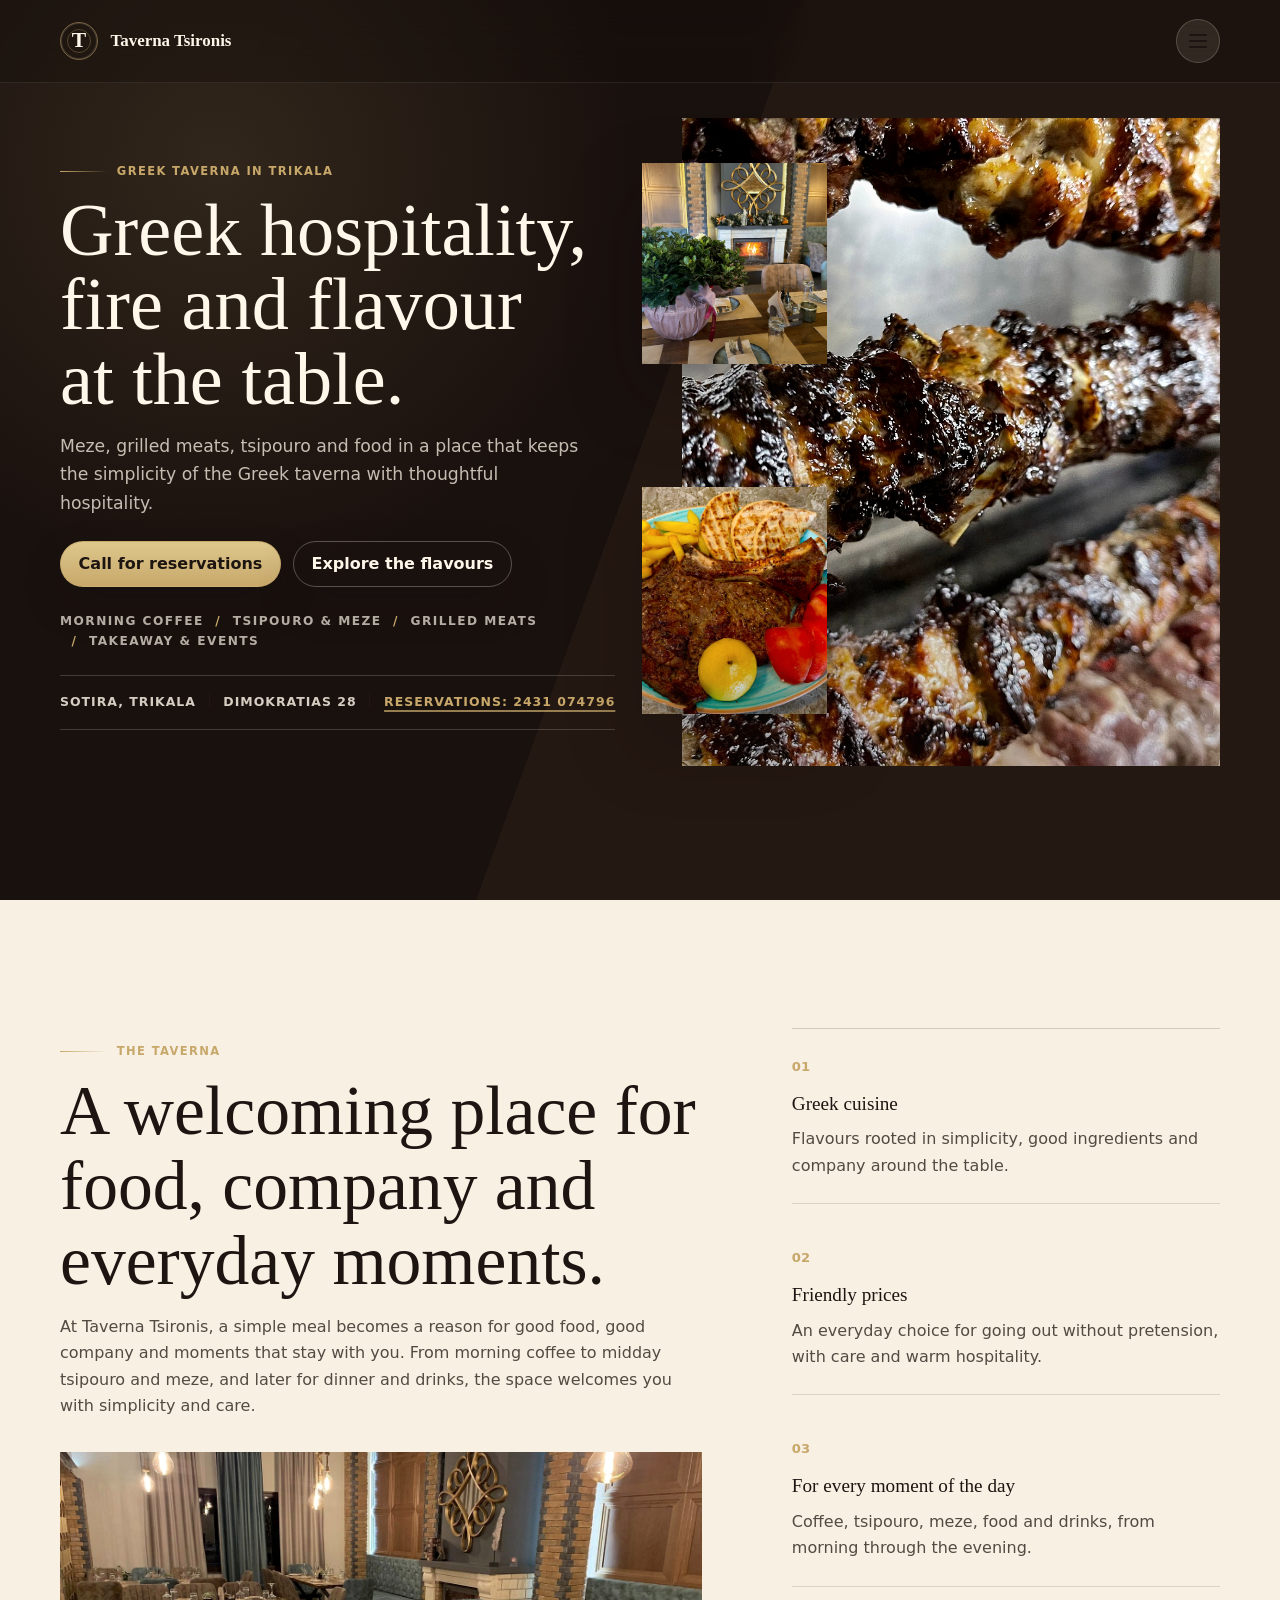
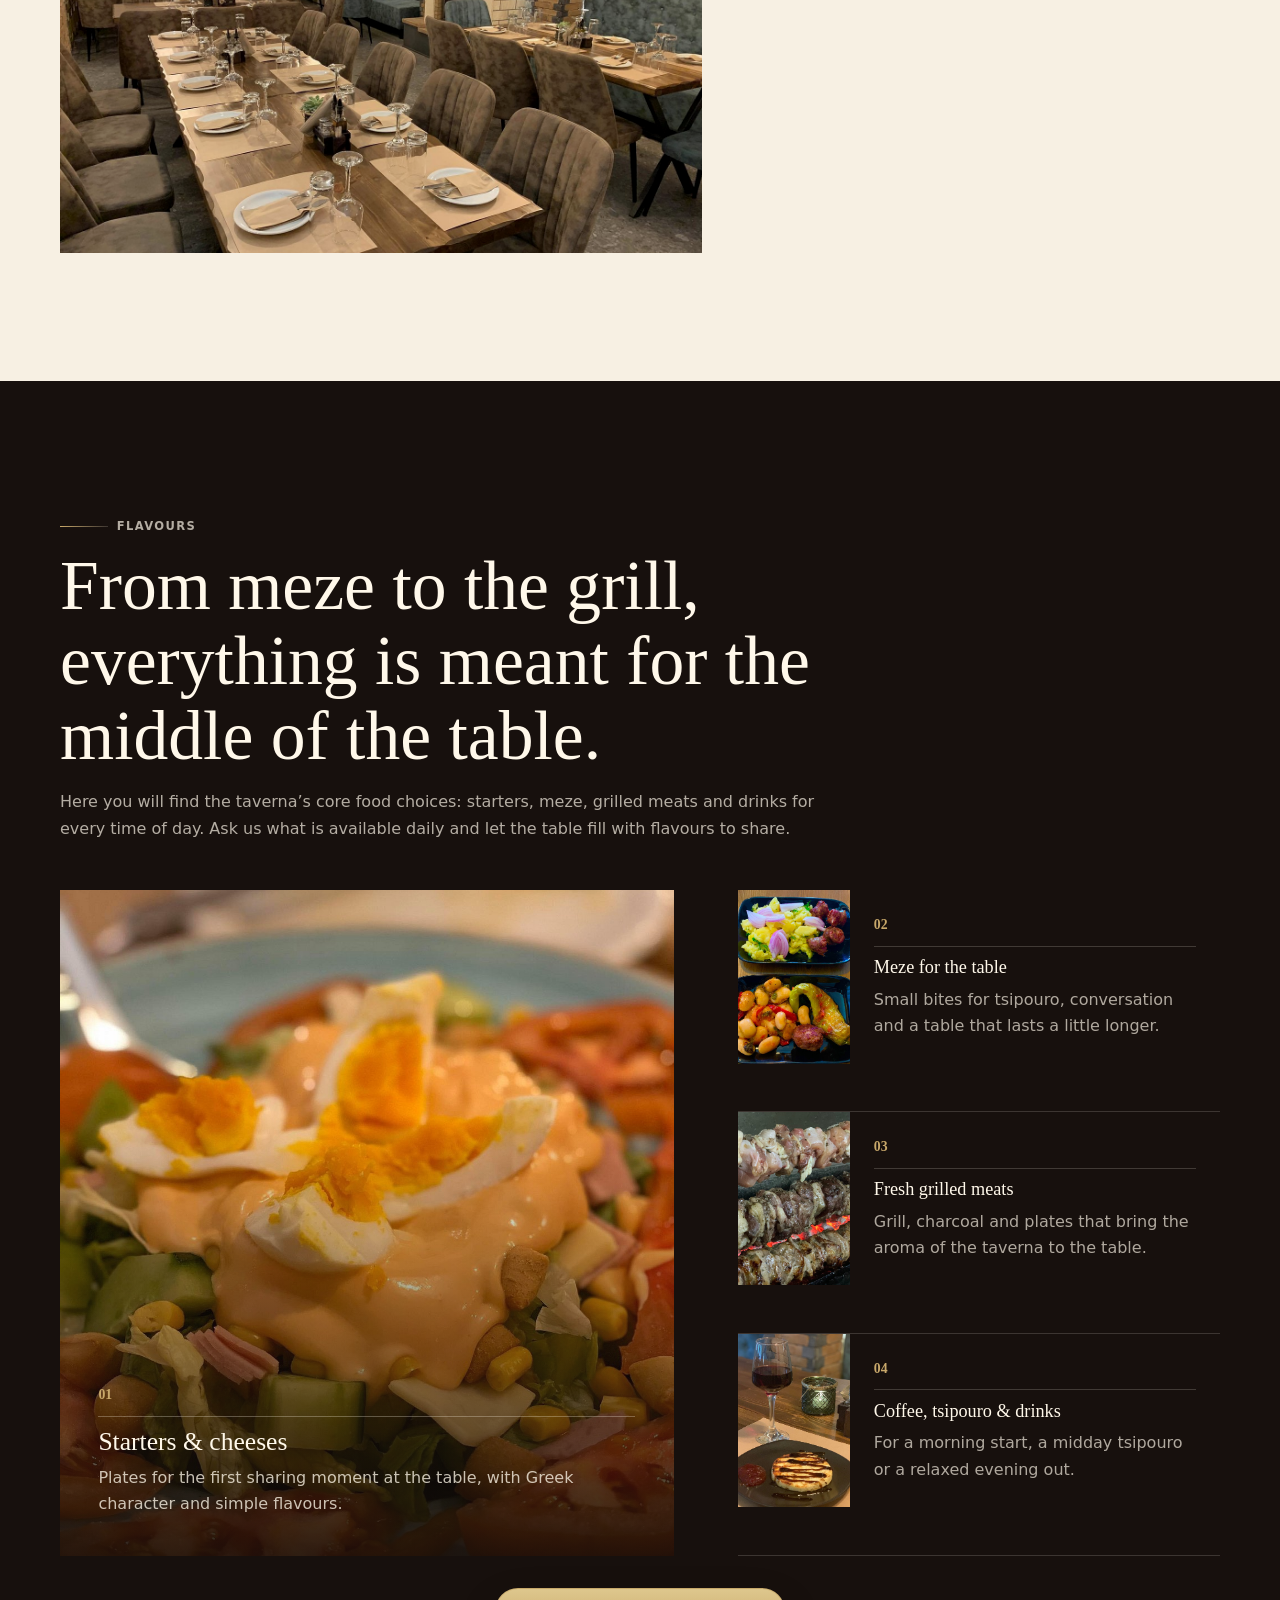
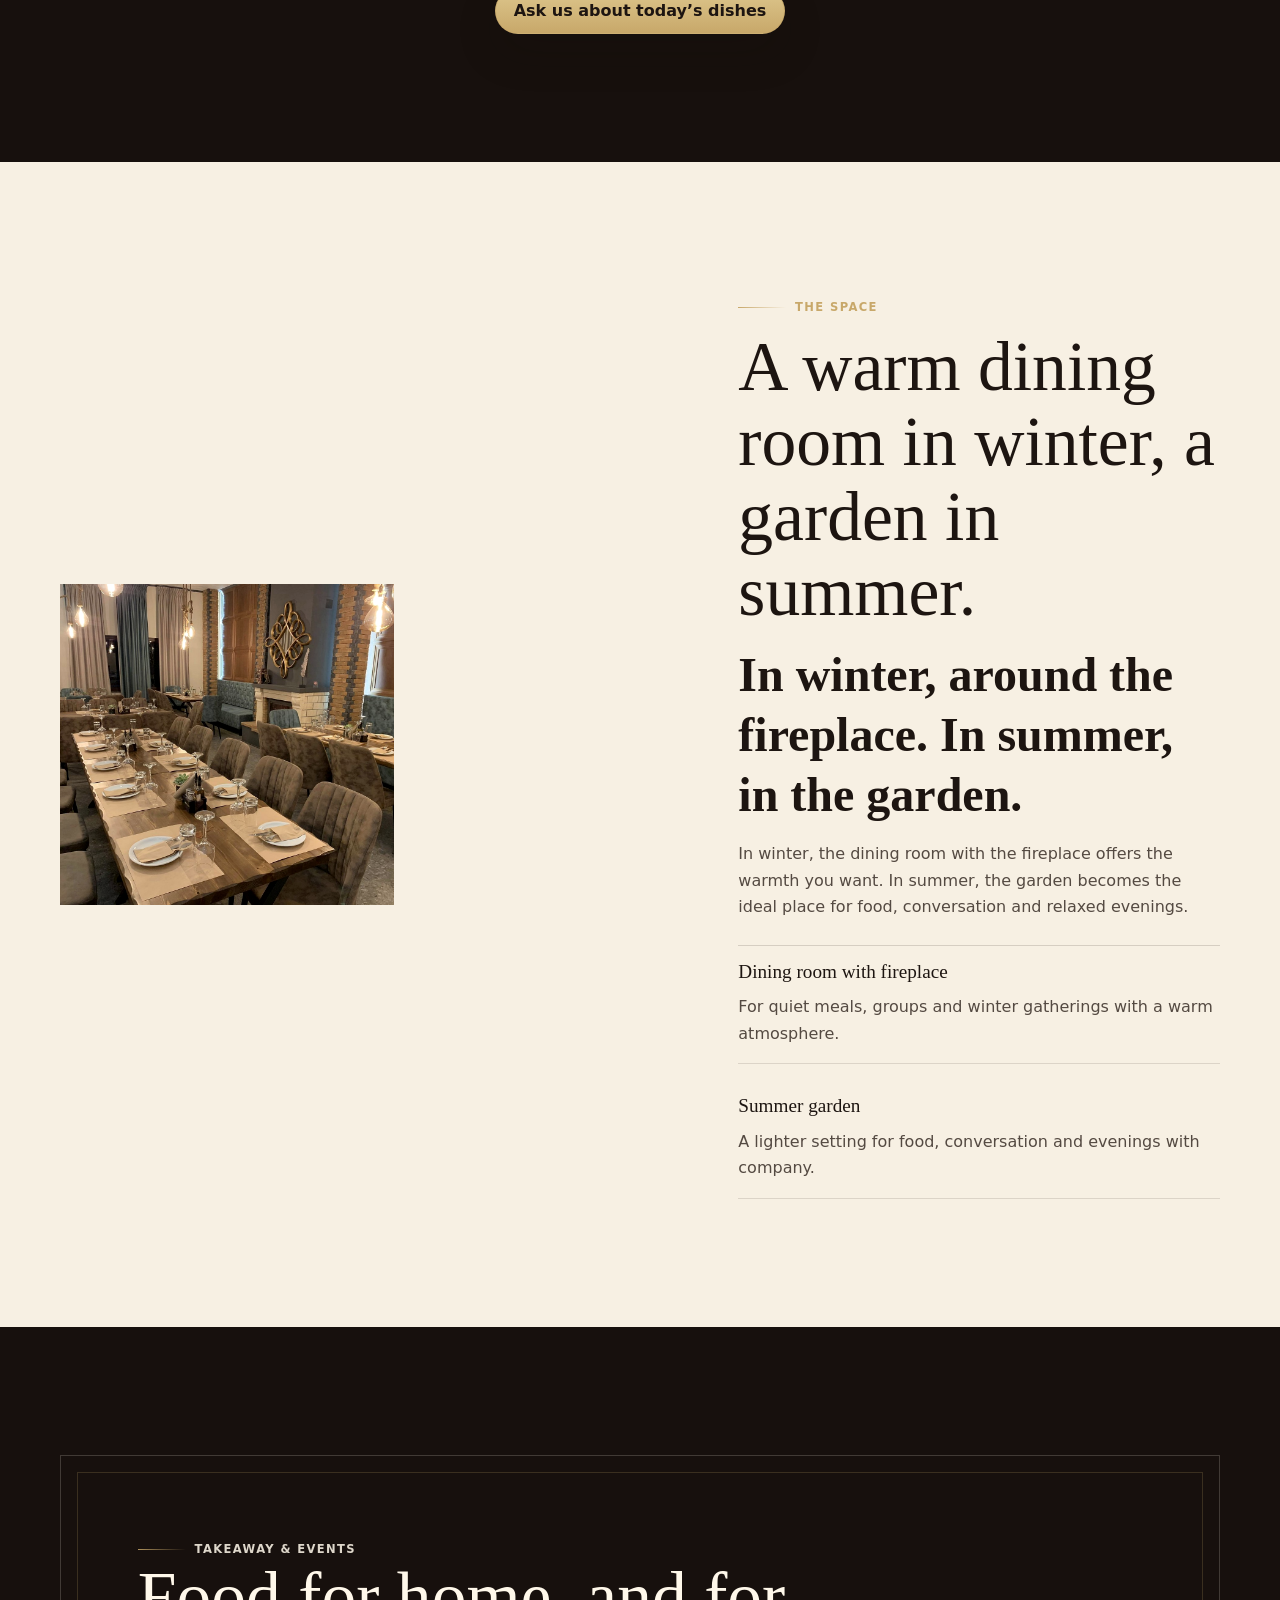
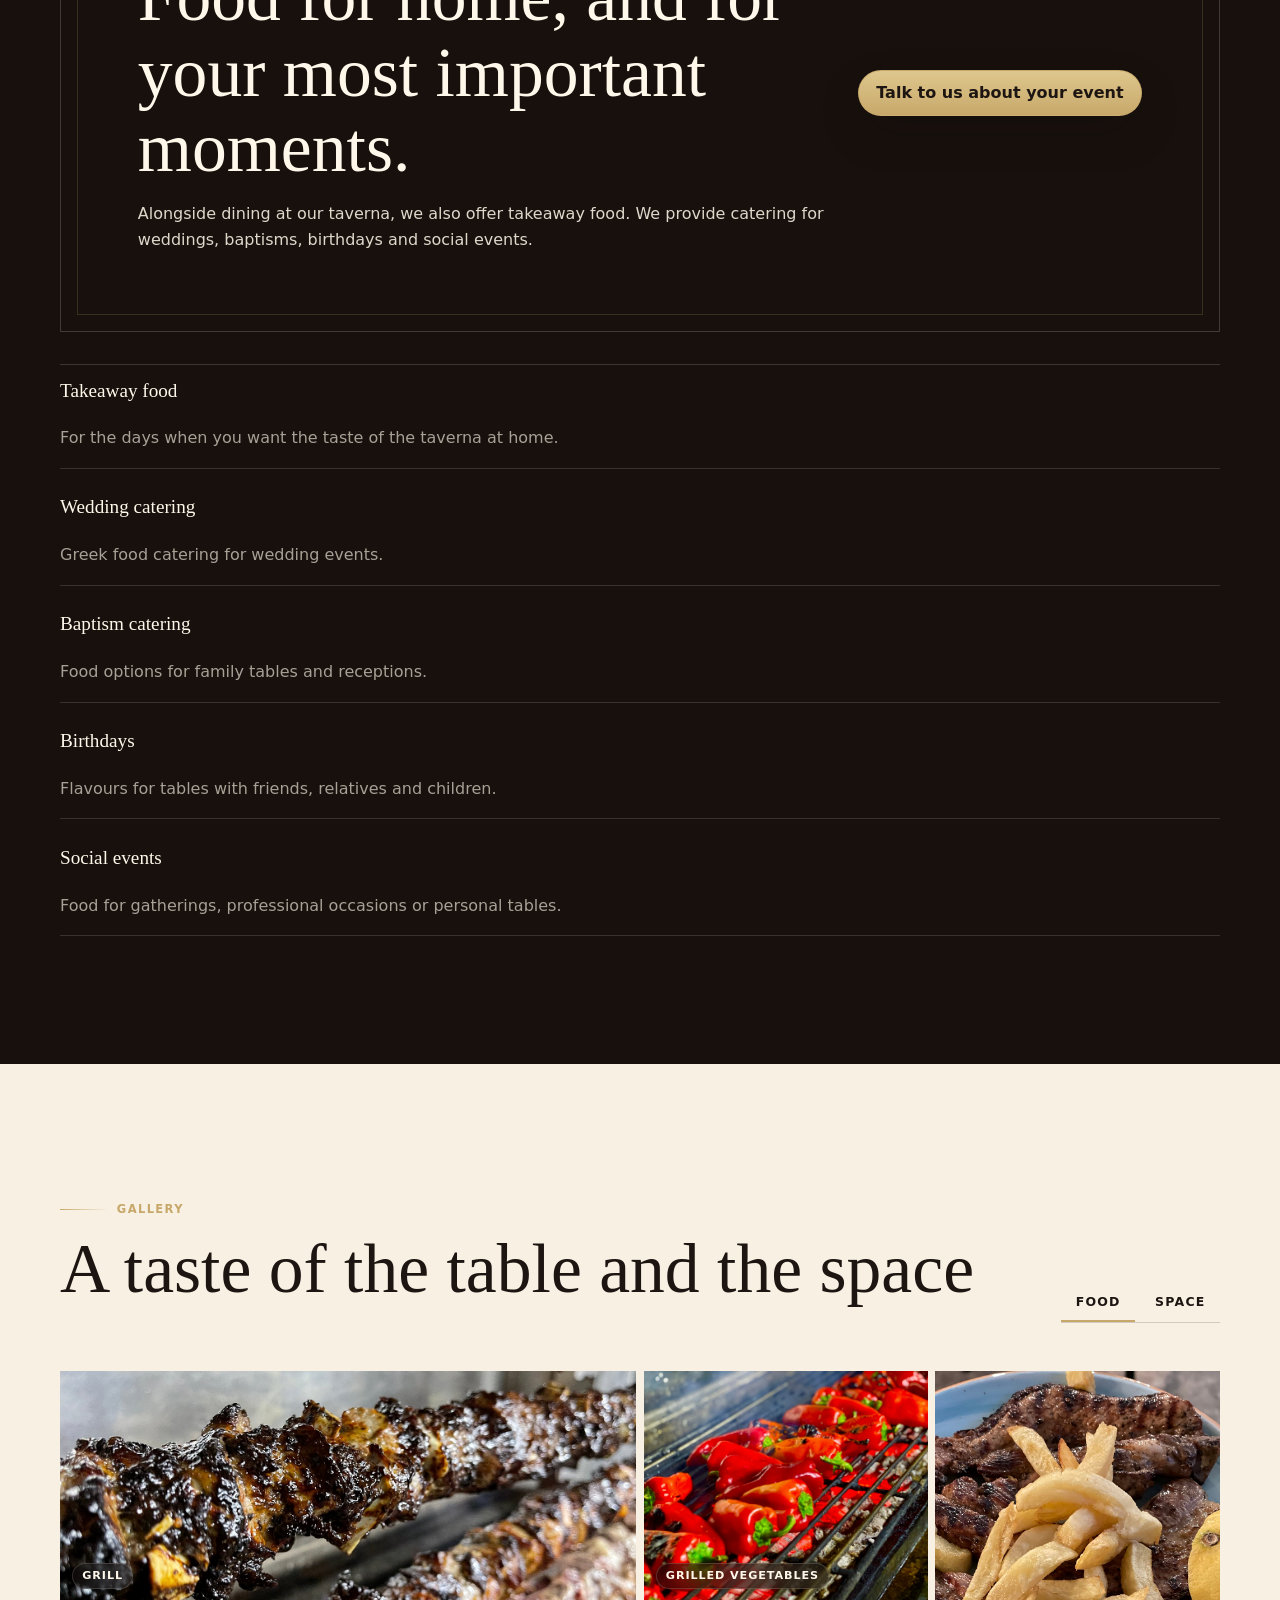
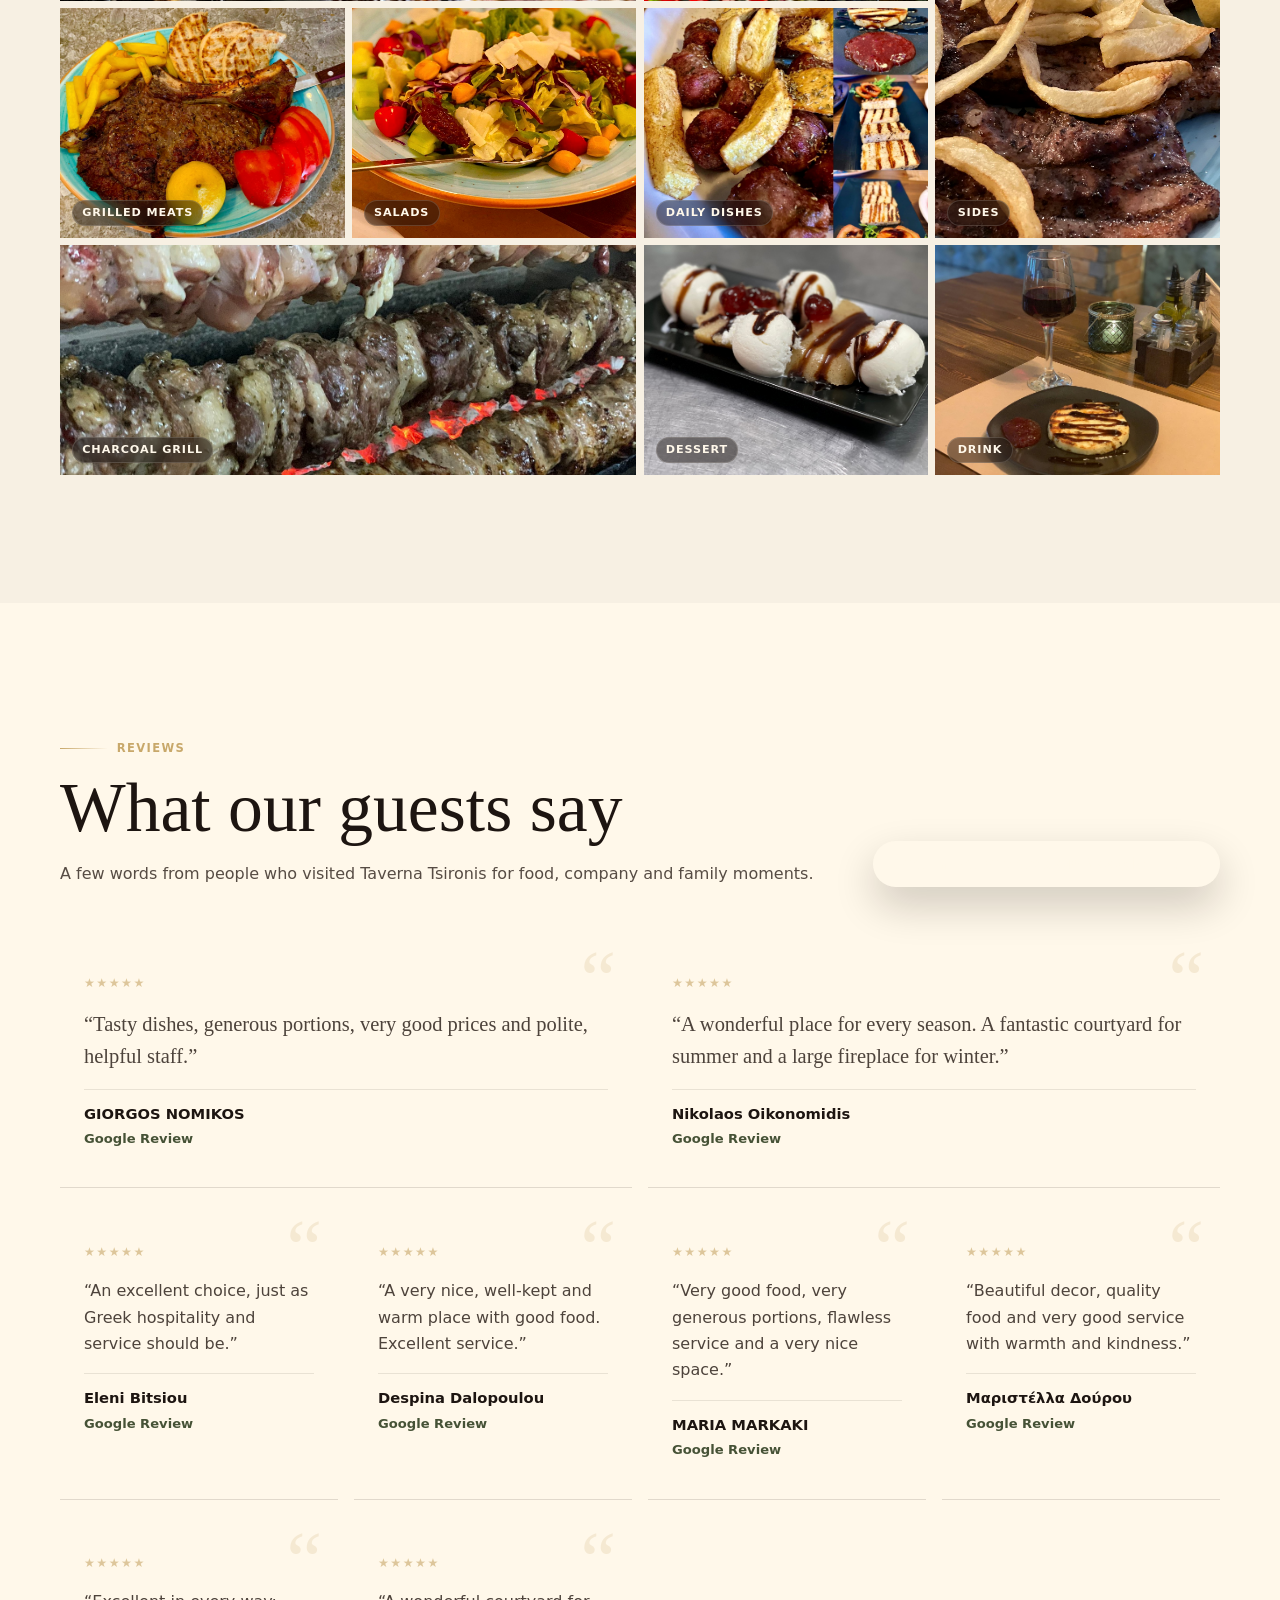
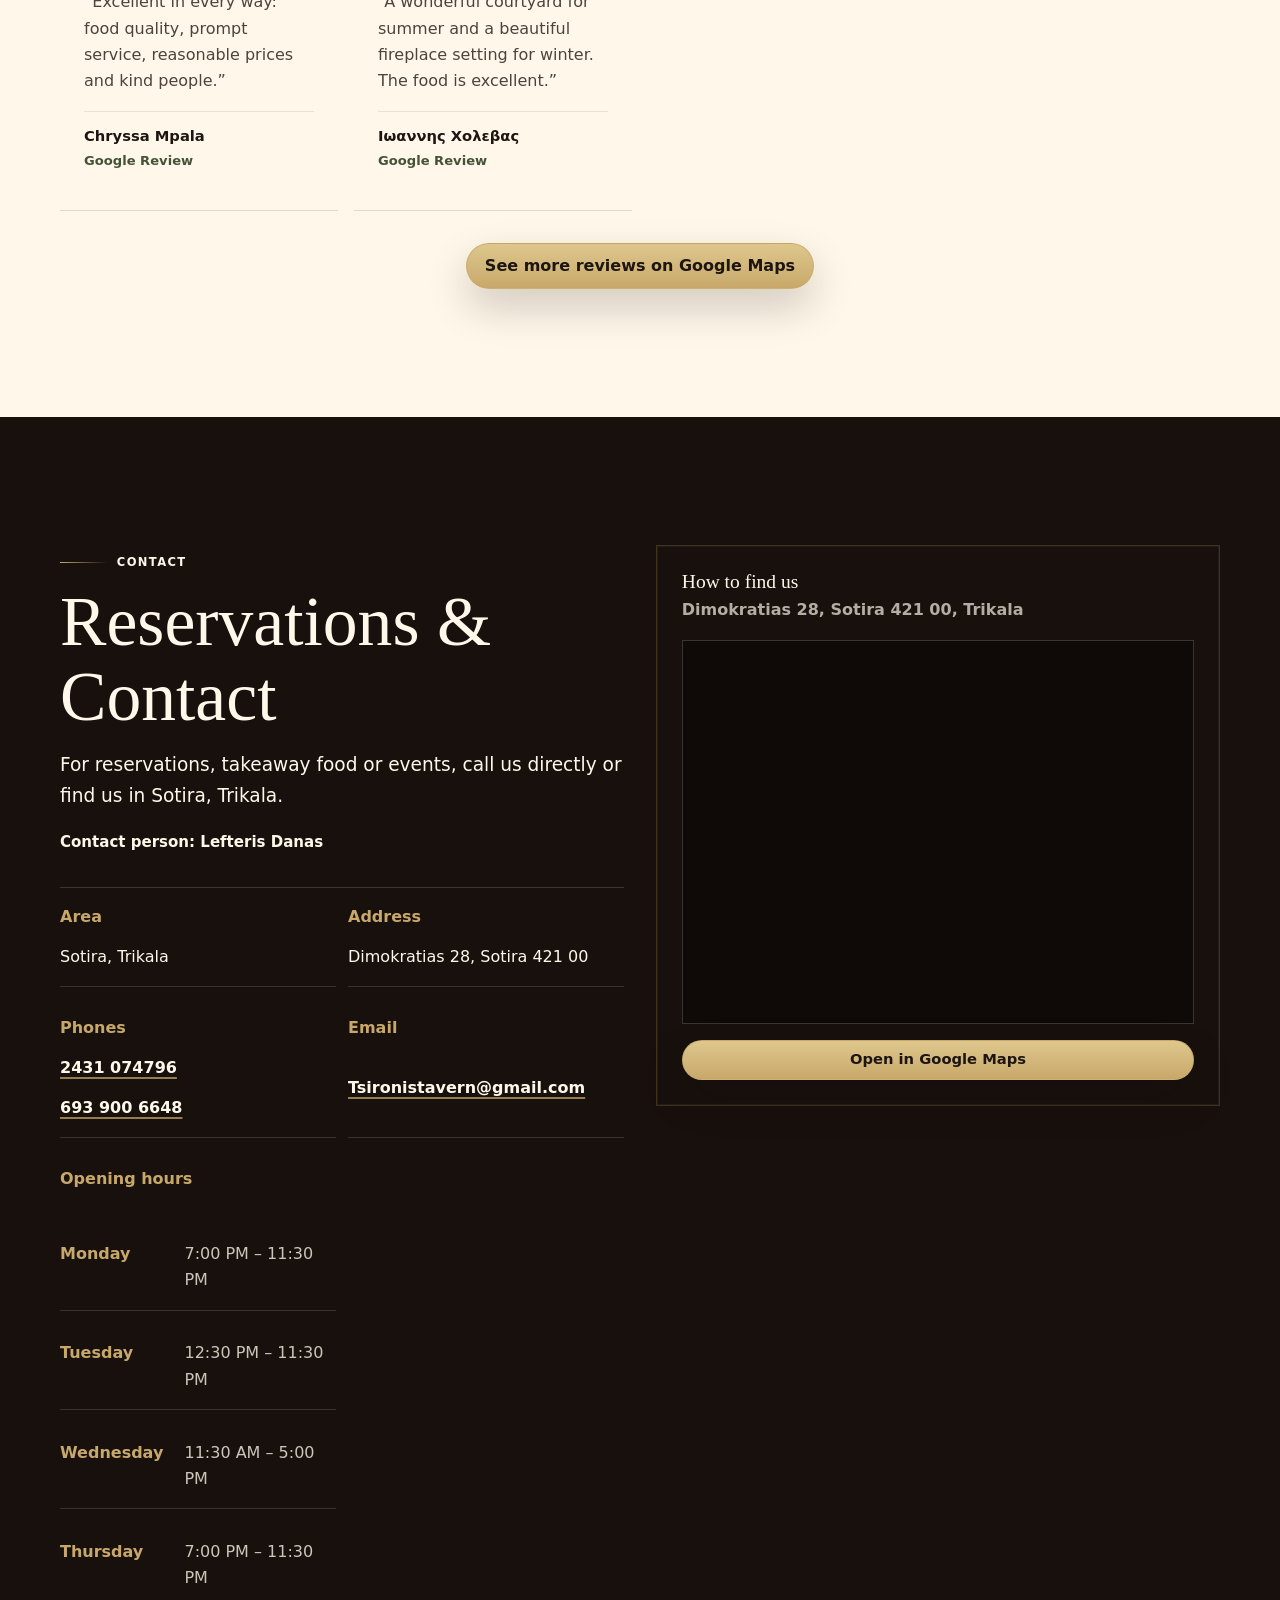
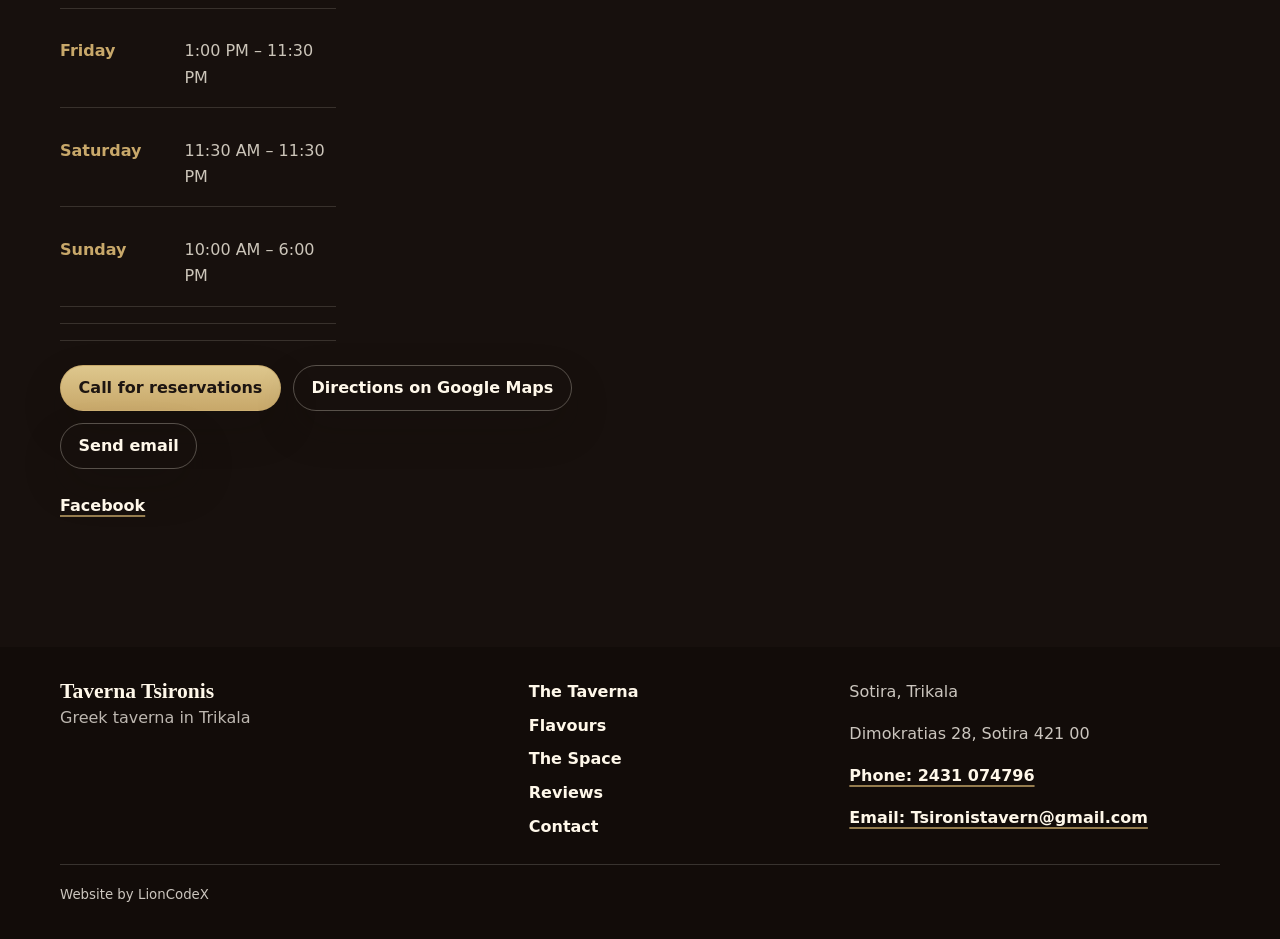
==== commit 473d8132: "navbar custom with image" ====
--- a/en/index.html
+++ b/en/index.html
@@ -108,63 +108,6 @@
         </button>
 
         <div class="knife-nav-shell">
-          <svg class="knife-nav-svg" viewBox="0 0 980 86" aria-hidden="true" focusable="false">
-            <defs>
-              <linearGradient id="knifeBladeEn" x1="0" x2="1" y1="0" y2="0">
-                <stop offset="0" stop-color="#fffdf6"></stop>
-                <stop offset="0.34" stop-color="#f8eed8"></stop>
-                <stop offset="0.72" stop-color="#f0dfbe"></stop>
-                <stop offset="1" stop-color="#e0c78a"></stop>
-              </linearGradient>
-              <linearGradient id="knifeBladeShineEn" x1="0" x2="0" y1="0" y2="1">
-                <stop offset="0" stop-color="#ffffff" stop-opacity="0.78"></stop>
-                <stop offset="0.45" stop-color="#ffffff" stop-opacity="0.12"></stop>
-                <stop offset="1" stop-color="#744d27" stop-opacity="0.18"></stop>
-              </linearGradient>
-              <linearGradient id="knifeBolsterEn" x1="0" x2="1" y1="0" y2="1">
-                <stop offset="0" stop-color="#fffaf0"></stop>
-                <stop offset="0.28" stop-color="#d9c08a"></stop>
-                <stop offset="0.62" stop-color="#987347"></stop>
-                <stop offset="1" stop-color="#49331f"></stop>
-              </linearGradient>
-              <linearGradient id="knifeHandleEn" x1="0" x2="1" y1="0" y2="1">
-                <stop offset="0" stop-color="#2b1810"></stop>
-                <stop offset="0.26" stop-color="#5f351f"></stop>
-                <stop offset="0.55" stop-color="#a46335"></stop>
-                <stop offset="0.76" stop-color="#7b4628"></stop>
-                <stop offset="1" stop-color="#24120d"></stop>
-              </linearGradient>
-              <radialGradient id="knifeRivetEn" cx="35%" cy="35%" r="70%">
-                <stop offset="0" stop-color="#fff4cf"></stop>
-                <stop offset="0.46" stop-color="#c8a86a"></stop>
-                <stop offset="1" stop-color="#382417"></stop>
-              </radialGradient>
-              <filter id="knifeShadowEn" x="-4%" y="-28%" width="108%" height="166%">
-                <feDropShadow dx="0" dy="8" stdDeviation="6" flood-color="#140d0a" flood-opacity="0.16"></feDropShadow>
-              </filter>
-            </defs>
-            <g filter="url(#knifeShadowEn)">
-              <path d="M49 10H132V76H49C25 76 8 62 8 43S25 10 49 10Z" fill="url(#knifeBladeEn)"></path>
-              <path class="knife-svg-blade" d="M126 10H744C758 10 770 15 780 25L804 43L780 61C770 71 758 76 744 76H126C118 76 112 70 112 62V24C112 16 118 10 126 10Z" fill="url(#knifeBladeEn)"></path>
-              <path d="M50 13H744C756 13 766 17 774 25L796 43L774 61C766 69 756 73 744 73H50C28 73 12 60 12 43S28 13 50 13Z" fill="url(#knifeBladeShineEn)" opacity="0.76"></path>
-              <path d="M49 10H132V76H49C25 76 8 62 8 43S25 10 49 10Z" fill="none" stroke="#c8a86a" stroke-opacity="0.62"></path>
-              <path d="M126 10H744C758 10 770 15 780 25L804 43L780 61C770 71 758 76 744 76H126C118 76 112 70 112 62V24C112 16 118 10 126 10Z" fill="none" stroke="#c8a86a" stroke-opacity="0.66"></path>
-              <path d="M132 18V68M236 18V68M326 18V68M418 18V68M518 18V68M612 18V68M698 18V68" stroke="#6f4b2d" stroke-opacity="0.16" stroke-linecap="round"></path>
-              <path d="M142 20H744" stroke="#ffffff" stroke-opacity="0.62" stroke-linecap="round"></path>
-              <path d="M51 68H746" stroke="#7a512b" stroke-opacity="0.2" stroke-linecap="round"></path>
-              <path d="M742 76L758 63L780 61C770 71 758 76 744 76Z" fill="#c8a86a" opacity="0.18"></path>
-              <path d="M786 12L839 18L815 43L839 68L786 74L806 43Z" fill="url(#knifeBolsterEn)" stroke="#c8a86a" stroke-opacity="0.72"></path>
-              <path d="M808 43L825 16H932C960 16 976 27 976 43S960 70 932 70H825Z" fill="url(#knifeHandleEn)" stroke="#c8a86a" stroke-opacity="0.54"></path>
-              <path d="M829 26C864 20 895 30 930 25M829 42C867 37 904 48 948 42M840 59C876 54 910 61 940 57" fill="none" stroke="#fff8ea" stroke-opacity="0.1" stroke-linecap="round"></path>
-              <path d="M823 19C858 25 900 22 938 28M823 67C862 61 900 67 944 59" fill="none" stroke="#2a160f" stroke-opacity="0.12" stroke-linecap="round"></path>
-              <circle cx="872" cy="43" r="6.2" fill="url(#knifeRivetEn)" opacity="0.96"></circle>
-              <circle cx="872" cy="43" r="3.1" fill="#fff3cf" opacity="0.2"></circle>
-              <circle cx="872" cy="43" r="6.2" fill="none" stroke="#1d100b" stroke-opacity="0.24"></circle>
-              <circle cx="938" cy="43" r="6.2" fill="url(#knifeRivetEn)" opacity="0.96"></circle>
-              <circle cx="938" cy="43" r="3.1" fill="#fff3cf" opacity="0.2"></circle>
-              <circle cx="938" cy="43" r="6.2" fill="none" stroke="#1d100b" stroke-opacity="0.24"></circle>
-            </g>
-          </svg>
           <div class="knife-nav-content">
             <span class="knife-blade-mark" aria-hidden="true">
               <svg class="knife-cap-icon" viewBox="0 0 24 24" aria-hidden="true" focusable="false">
--- a/assets/css/styles.css
+++ b/assets/css/styles.css
@@ -3200,3 +3200,446 @@
     font-size: 0.7rem;
   }
 }
+
+@media (min-width: 1360px) {
+  .knife-nav-content {
+    grid-template-columns: 116px minmax(0, 1fr) clamp(145px, 10.8vw, 158px);
+    padding: 0 0.55rem 0 0.62rem;
+  }
+
+  .knife-nav-content .site-nav {
+    display: grid;
+    grid-template-columns:
+      minmax(72px, 1.08fr)
+      minmax(62px, 0.9fr)
+      minmax(64px, 0.92fr)
+      minmax(78px, 1.08fr)
+      minmax(88px, 1.2fr)
+      minmax(66px, 0.9fr)
+      minmax(86px, 1.15fr)
+      minmax(54px, 0.74fr);
+    align-items: stretch;
+    width: 100%;
+    padding: 0 0.24rem 0 0;
+    overflow: visible;
+  }
+
+  .knife-nav-content .site-nav > a {
+    display: grid;
+    width: 100%;
+    min-width: 0;
+    padding: 0.54rem 0.12rem 0.46rem;
+    overflow: hidden;
+    font-size: clamp(0.48rem, 0.4vw, 0.58rem);
+    letter-spacing: 0.005em;
+    line-height: 1.04;
+    text-align: center;
+  }
+
+  .knife-nav-content .nav-label {
+    display: block;
+    width: 100%;
+    max-width: 100%;
+    overflow: hidden;
+    text-overflow: clip;
+    white-space: nowrap;
+  }
+
+  .knife-nav-content .site-nav > a:nth-child(4) .nav-label,
+  .knife-nav-content .site-nav > a:nth-child(5) .nav-label,
+  .knife-nav-content .site-nav > a:nth-child(7) .nav-label {
+    font-size: 0.94em;
+  }
+
+  .knife-nav-content .language-switcher {
+    min-width: 0;
+    justify-content: center;
+    padding: 0 0.18rem;
+    overflow: hidden;
+    font-size: clamp(0.56rem, 0.43vw, 0.64rem);
+    letter-spacing: 0.045em;
+  }
+
+  .knife-nav-content .site-nav .language-switcher a,
+  .knife-nav-content .site-nav .language-switcher span {
+    padding-inline: 0.1rem;
+  }
+
+  .knife-nav-content .header-cta {
+    justify-self: end;
+    width: min(100%, 148px);
+    padding: 0.72rem 1.05rem 0.72rem 2.05rem;
+    justify-content: center;
+    color: #fff8ea;
+    font-size: clamp(0.62rem, 0.54vw, 0.72rem);
+    font-weight: 950;
+    letter-spacing: 0.075em;
+    text-shadow:
+      0 1px 2px rgba(20, 13, 10, 0.72),
+      0 0 10px rgba(255, 248, 234, 0.18);
+  }
+
+  .knife-nav-content .header-cta .cta-arrow {
+    margin-left: 0.34rem;
+    font-size: 1.05em;
+  }
+}
+
+/* Phase 6.7: PNG chef knife navbar asset */
+@media (min-width: 1360px) {
+  .knife-nav-shell {
+    position: relative;
+    display: block;
+    flex: 0 0 auto;
+    width: clamp(900px, 68vw, 980px);
+    aspect-ratio: 1960 / 172;
+    height: auto;
+    min-width: 0;
+    filter: none;
+    isolation: isolate;
+  }
+
+  .knife-nav-shell::before {
+    position: absolute;
+    inset: 0;
+    z-index: 0;
+    background-image: url("../img/chef-knife-navbar-transparent.png");
+    background-position: center;
+    background-repeat: no-repeat;
+    background-size: 100% 100%;
+    content: "";
+    pointer-events: none;
+  }
+
+  .knife-nav-svg {
+    display: none;
+  }
+
+  .knife-nav-content {
+    position: absolute;
+    inset: 0;
+    z-index: 1;
+    display: grid;
+    grid-template-columns: 11.8% minmax(0, 61.4%) minmax(176px, 26.8%);
+    align-items: center;
+    padding: 0 1.05rem 0 0.74rem;
+  }
+
+  .knife-nav-content .knife-blade-mark {
+    display: block;
+    width: 100%;
+    height: 100%;
+    visibility: hidden;
+    pointer-events: none;
+  }
+
+  .knife-nav-content .site-nav {
+    display: grid;
+    grid-template-columns:
+      minmax(72px, 1.08fr)
+      minmax(62px, 0.9fr)
+      minmax(64px, 0.92fr)
+      minmax(82px, 1.08fr)
+      minmax(92px, 1.18fr)
+      minmax(68px, 0.9fr)
+      minmax(88px, 1.14fr)
+      minmax(58px, 0.74fr);
+    align-items: center;
+    width: 100%;
+    height: 56%;
+    min-height: 46px;
+    margin: 0;
+    padding: 0 0.12rem 0 0.08rem;
+    overflow: visible;
+    background: transparent;
+    border: 0;
+    box-shadow: none;
+    clip-path: none;
+  }
+
+  .knife-nav-content .nav-icon {
+    display: none;
+  }
+
+  .knife-nav-content .site-nav > a {
+    display: grid;
+    align-items: center;
+    justify-items: center;
+    width: 100%;
+    min-width: 0;
+    min-height: 100%;
+    padding: 0.18rem 0.1rem;
+    overflow: hidden;
+    color: rgba(42, 31, 25, 0.78);
+    font-size: clamp(0.5rem, 0.4vw, 0.58rem);
+    font-weight: 850;
+    letter-spacing: 0.025em;
+    line-height: 1;
+    text-align: center;
+    text-shadow: 0 1px 0 rgba(255, 252, 244, 0.58);
+  }
+
+  .knife-nav-content .nav-label {
+    display: block;
+    width: 100%;
+    max-width: 100%;
+    overflow: hidden;
+    text-overflow: clip;
+    white-space: nowrap;
+  }
+
+  .knife-nav-content .site-nav > a:nth-child(4) .nav-label,
+  .knife-nav-content .site-nav > a:nth-child(5) .nav-label,
+  .knife-nav-content .site-nav > a:nth-child(7) .nav-label {
+    font-size: 0.94em;
+  }
+
+  .knife-nav-content .site-nav > a:hover,
+  .knife-nav-content .site-nav > a[aria-current="true"] {
+    color: #7f4f2f;
+    background: rgba(255, 248, 234, 0.18);
+    box-shadow: inset 0 -2px 0 rgba(127, 79, 47, 0.34);
+  }
+
+  .knife-nav-content .language-switcher {
+    display: inline-flex;
+    align-self: center;
+    align-items: center;
+    justify-content: center;
+    gap: 0.04rem;
+    width: 100%;
+    min-width: 0;
+    min-height: 100%;
+    margin: 0;
+    padding: 0 0.12rem;
+    overflow: visible;
+    color: rgba(42, 31, 25, 0.58);
+    border-left: 0;
+    font-size: clamp(0.56rem, 0.42vw, 0.64rem);
+    font-weight: 850;
+    letter-spacing: 0.055em;
+    line-height: 1;
+    white-space: nowrap;
+    text-shadow: 0 1px 0 rgba(255, 252, 244, 0.52);
+  }
+
+  .knife-nav-content .site-nav .language-switcher a,
+  .knife-nav-content .site-nav .language-switcher span {
+    flex: 0 0 auto;
+    padding: 0.18rem 0.08rem;
+    line-height: 1;
+  }
+
+  .knife-nav-content .site-nav .language-switcher a:hover,
+  .knife-nav-content .site-nav .language-switcher [aria-current="page"] {
+    color: #7f4f2f;
+    background: transparent;
+    box-shadow: inset 0 -1px 0 rgba(127, 79, 47, 0.48);
+  }
+
+  .knife-nav-content .header-cta {
+    justify-self: end;
+    width: min(100%, 208px);
+    min-height: 58%;
+    margin: 0;
+    padding: 0.66rem 1.18rem 0.66rem 2.25rem;
+    justify-content: center;
+    color: #fff8ea;
+    background: transparent;
+    border: 0;
+    border-radius: 999px;
+    clip-path: none;
+    box-shadow: none;
+    font-size: clamp(0.58rem, 0.54vw, 0.72rem);
+    font-weight: 950;
+    letter-spacing: 0.065em;
+    line-height: 1;
+    text-shadow:
+      0 1px 2px rgba(20, 13, 10, 0.82),
+      0 0 12px rgba(255, 248, 234, 0.24);
+  }
+
+  .knife-nav-content .header-cta::before,
+  .knife-nav-content .header-cta::after {
+    content: none;
+  }
+
+  .knife-nav-content .header-cta:hover {
+    color: #fffdf6;
+    background: rgba(255, 248, 234, 0.06);
+    box-shadow: none;
+    transform: translateY(-1px);
+  }
+
+  .knife-nav-content .header-cta .cta-arrow {
+    margin-left: 0.34rem;
+    font-size: 1.08em;
+  }
+}
+
+/* Phase 6.8: calibrate HTML overlay to the PNG blade cells */
+@media (min-width: 1360px) {
+  .knife-nav-content {
+    position: absolute;
+    inset: 0;
+    z-index: 1;
+    display: block;
+    padding: 0;
+  }
+
+  .knife-nav-content .knife-blade-mark {
+    display: none;
+  }
+
+  .knife-nav-content .site-nav {
+    position: absolute;
+    top: 22%;
+    left: 2.05%;
+    display: grid;
+    grid-template-columns:
+      minmax(84px, 0.92fr)
+      minmax(76px, 1fr)
+      minmax(76px, 1fr)
+      minmax(86px, 1fr)
+      minmax(98px, 1.02fr)
+      minmax(76px, 1fr)
+      minmax(82px, 0.78fr)
+      minmax(58px, 0.65fr);
+    align-items: stretch;
+    width: 76.2%;
+    height: 55%;
+    min-height: 44px;
+    padding: 0;
+    overflow: visible;
+  }
+
+  .knife-nav-content .site-nav > a {
+    min-height: 100%;
+    padding: 0.12rem 0.14rem;
+    color: rgba(42, 31, 25, 0.8);
+    font-size: clamp(0.54rem, 0.44vw, 0.64rem);
+    font-weight: 850;
+    letter-spacing: 0.018em;
+    text-shadow: 0 1px 0 rgba(255, 252, 244, 0.66);
+  }
+
+  .knife-nav-content .site-nav > a:nth-child(4) .nav-label,
+  .knife-nav-content .site-nav > a:nth-child(5) .nav-label,
+  .knife-nav-content .site-nav > a:nth-child(7) .nav-label {
+    font-size: 0.9em;
+    letter-spacing: 0.01em;
+  }
+
+  .knife-nav-content .language-switcher {
+    align-self: stretch;
+    min-height: 100%;
+    padding: 0 0.06rem;
+    overflow: visible;
+    font-size: clamp(0.58rem, 0.43vw, 0.66rem);
+    letter-spacing: 0.045em;
+  }
+
+  .knife-nav-content .site-nav .language-switcher a,
+  .knife-nav-content .site-nav .language-switcher span {
+    padding-inline: 0.07rem;
+  }
+
+  .knife-nav-content .header-cta {
+    position: absolute;
+    top: 23%;
+    right: 3.45%;
+    display: inline-flex;
+    align-items: center;
+    width: 18.9%;
+    min-height: 54%;
+    padding: 0.68rem 1.22rem 0.68rem 1.55rem;
+    color: #fff8ea;
+    background: linear-gradient(90deg, rgba(20, 13, 10, 0.24), rgba(20, 13, 10, 0.06));
+    border-radius: 999px;
+    font-size: clamp(0.76rem, 0.66vw, 0.92rem);
+    font-weight: 1000;
+    letter-spacing: 0.09em;
+    text-shadow:
+      0 2px 3px rgba(20, 13, 10, 0.9),
+      0 0 12px rgba(255, 248, 234, 0.26);
+  }
+
+  html[lang="en"] .knife-nav-content .header-cta {
+    font-size: clamp(0.68rem, 0.58vw, 0.8rem);
+    letter-spacing: 0.075em;
+  }
+
+  .knife-nav-content .header-cta .cta-arrow {
+    margin-left: 0.42rem;
+    font-size: 1.14em;
+    line-height: 0.9;
+  }
+}
+
+/* Phase 6.9: desktop PNG knife navbar icons and final cell alignment */
+@media (min-width: 1360px) {
+  .knife-nav-content .site-nav {
+    top: 18.5%;
+    grid-template-columns:
+      minmax(84px, 0.92fr)
+      minmax(76px, 1fr)
+      minmax(76px, 1fr)
+      minmax(86px, 1fr)
+      minmax(98px, 1.02fr)
+      minmax(76px, 0.96fr)
+      minmax(90px, 0.9fr)
+      minmax(56px, 0.58fr);
+    height: 61%;
+  }
+
+  .knife-nav-content .site-nav > a {
+    display: grid;
+    grid-template-rows: 15px auto;
+    align-content: center;
+    justify-items: center;
+    row-gap: 0.14rem;
+    padding: 0.22rem 0.12rem 0.16rem;
+    overflow: visible;
+  }
+
+  .knife-nav-content .nav-icon {
+    display: block;
+    width: 13px;
+    height: 13px;
+    fill: none;
+    stroke: currentColor;
+    stroke-linecap: round;
+    stroke-linejoin: round;
+    stroke-width: 1.55;
+    opacity: 0.68;
+  }
+
+  .knife-nav-content .nav-label {
+    line-height: 1;
+  }
+
+  .knife-nav-content .site-nav > a:nth-child(7) {
+  transform: translateX(18px);
+}
+
+.knife-nav-content .site-nav > a:nth-child(7) .nav-icon,
+.knife-nav-content .site-nav > a:nth-child(7) .nav-label {
+  transform: none;
+}
+
+.knife-nav-content .language-switcher {
+  justify-content: center;
+  transform: translate(-18px, -4px);
+}
+
+.knife-nav-content .language-switcher a,
+.knife-nav-content .language-switcher span {
+  transform: none;
+}
+
+  .knife-nav-content .header-cta {
+    right: 2.65%;
+    width: 18.2%;
+    padding-inline: 1.1rem;
+  }
+}
